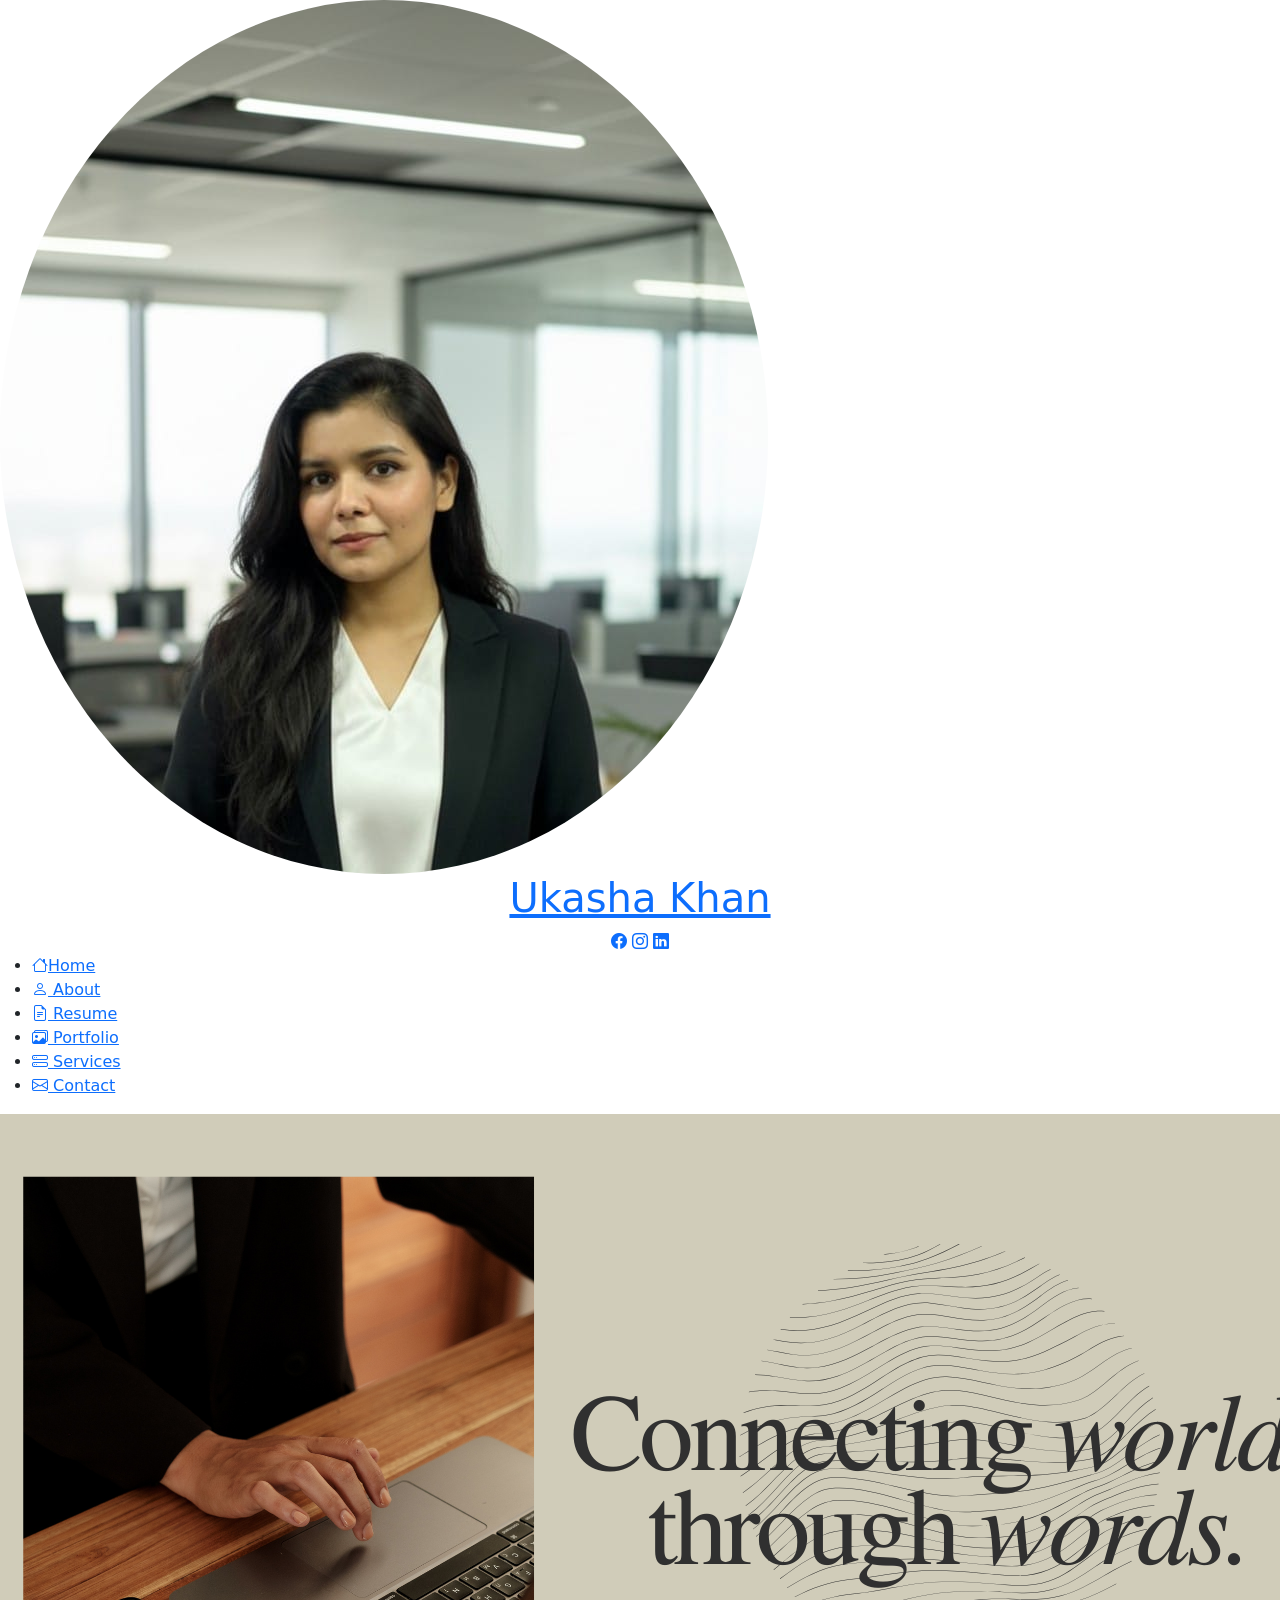
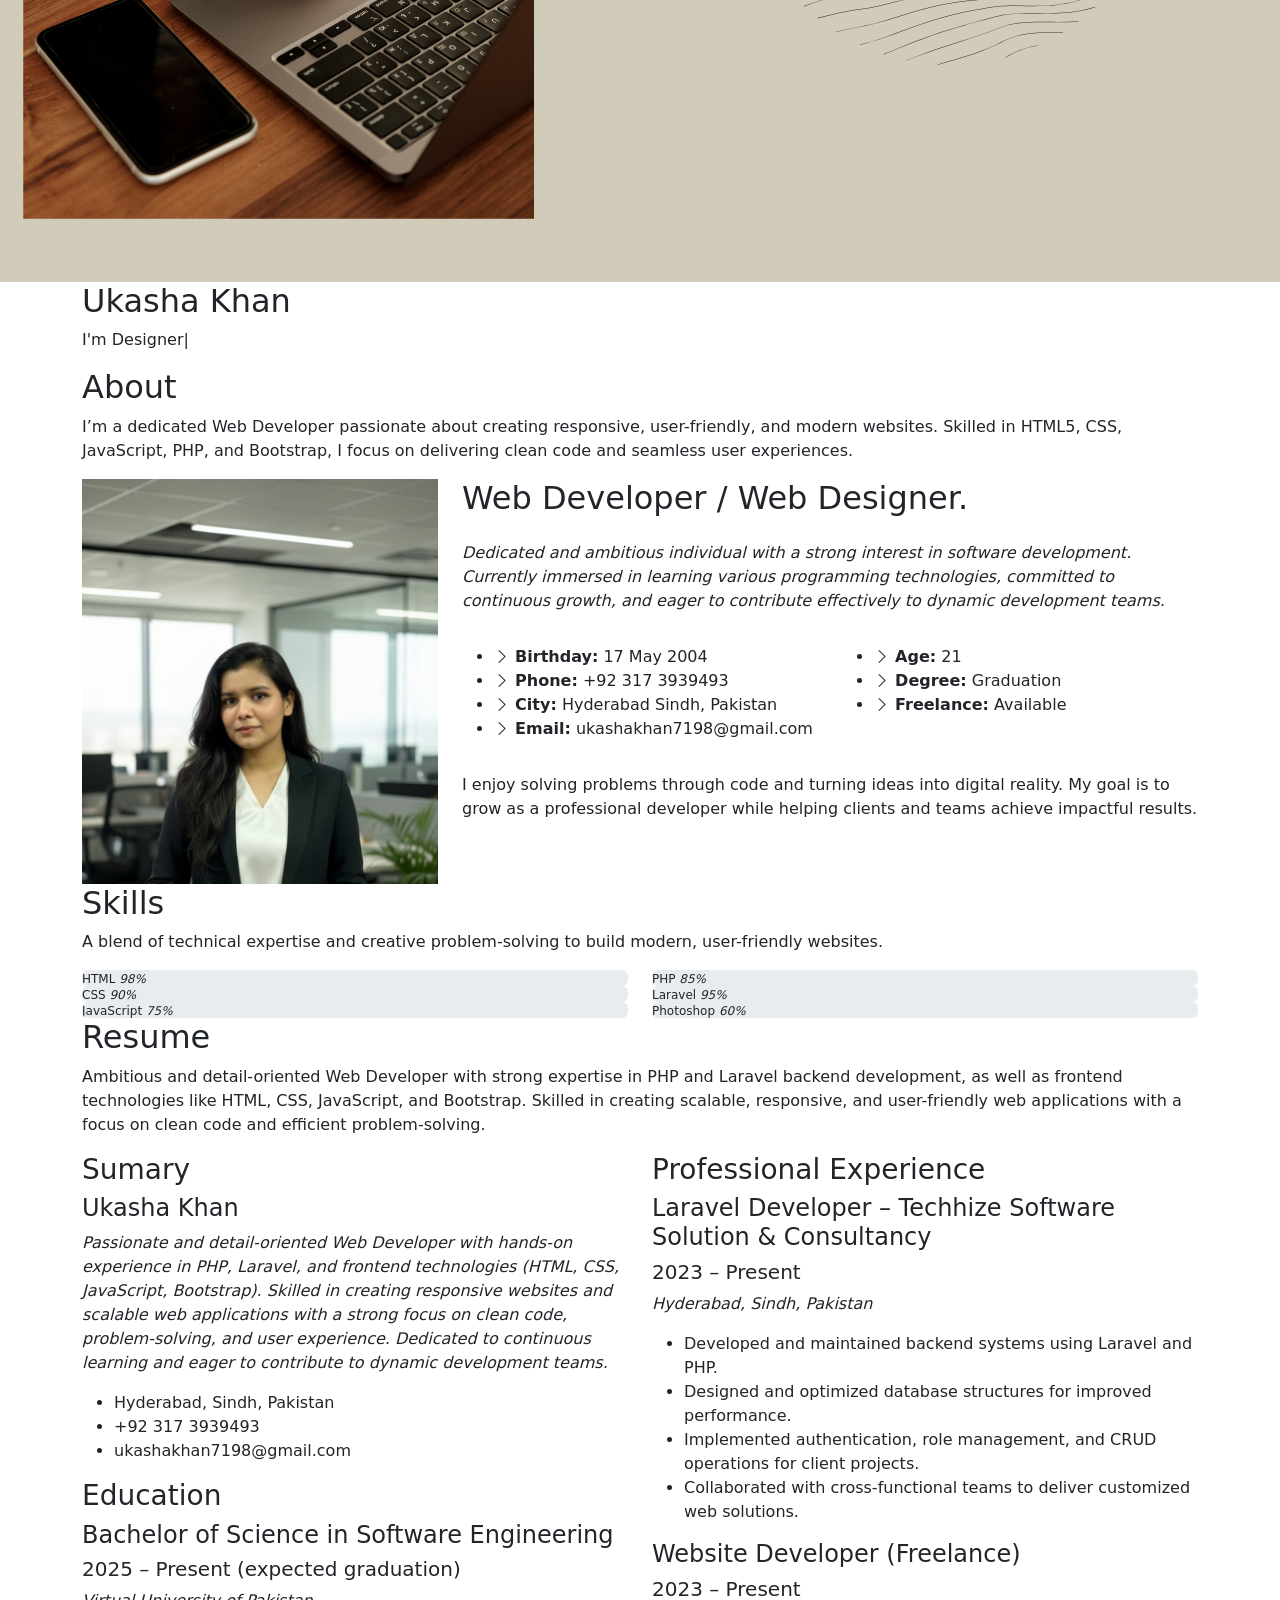
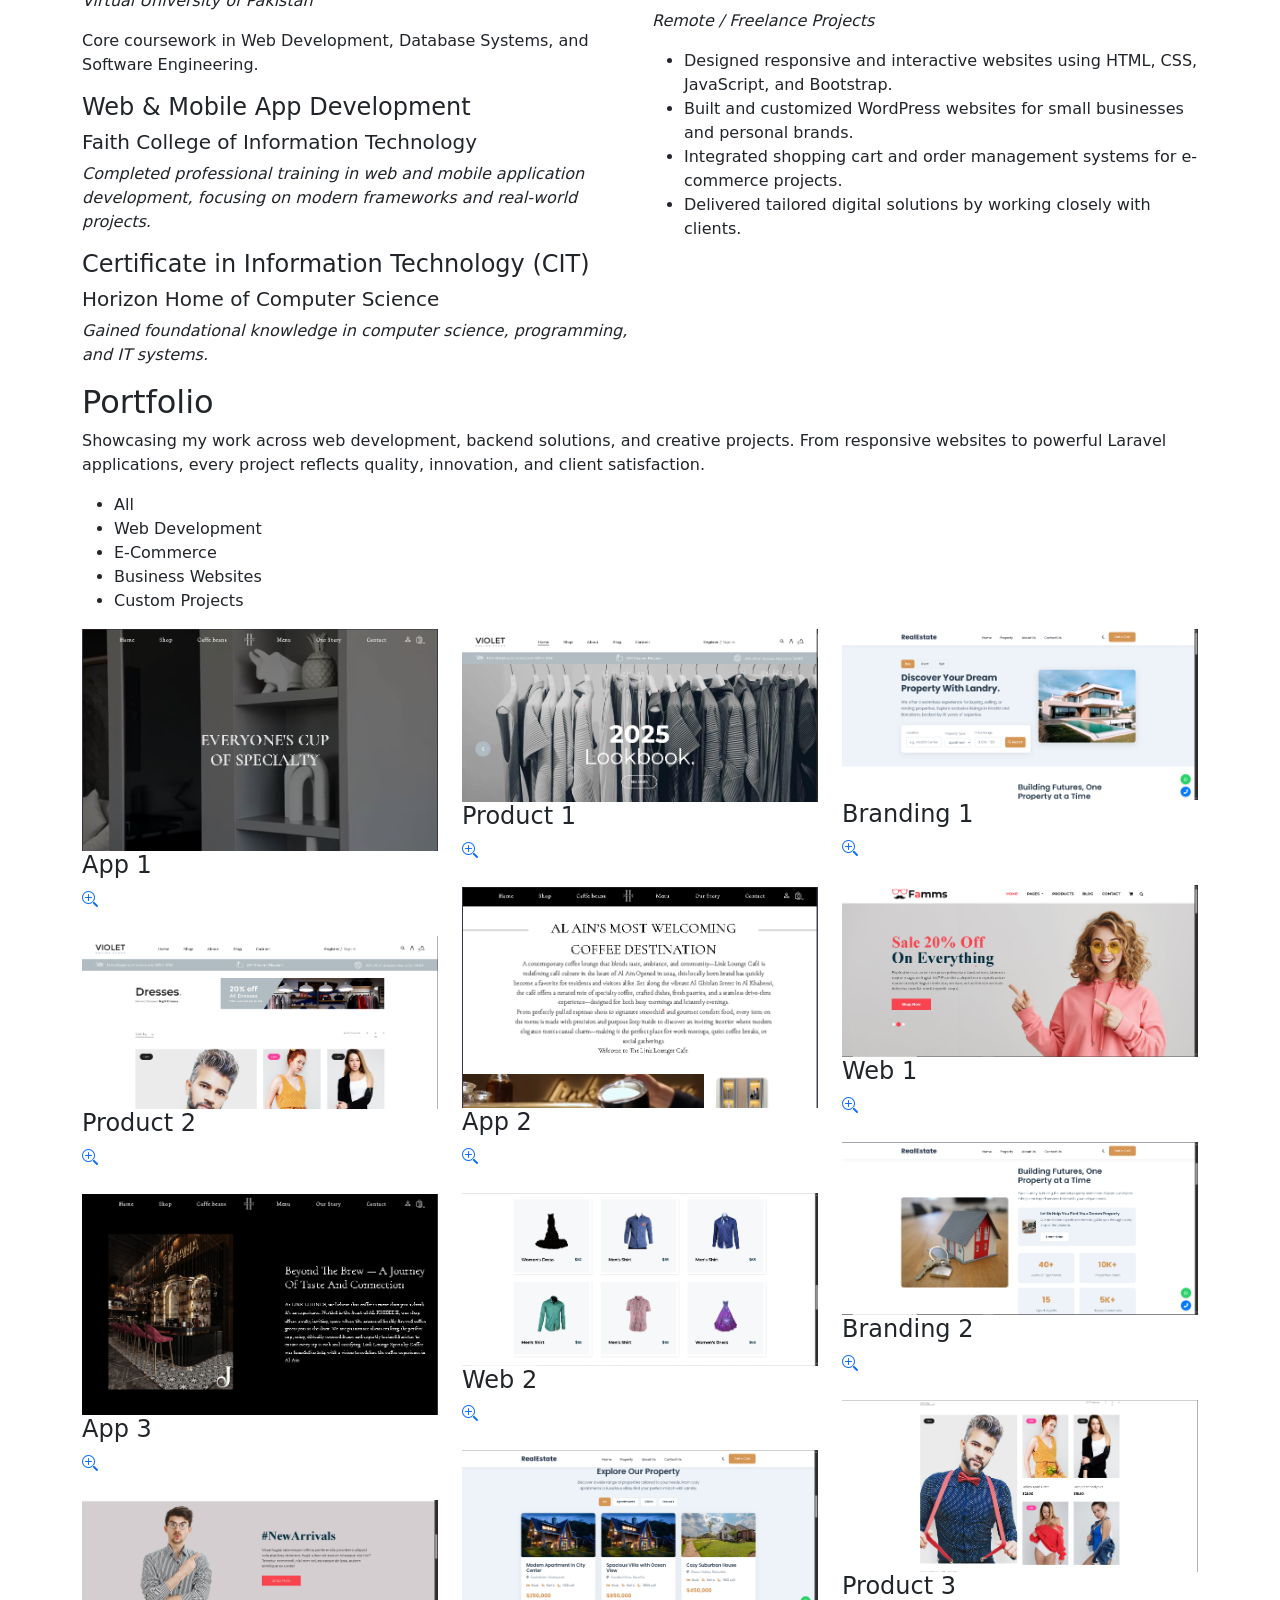
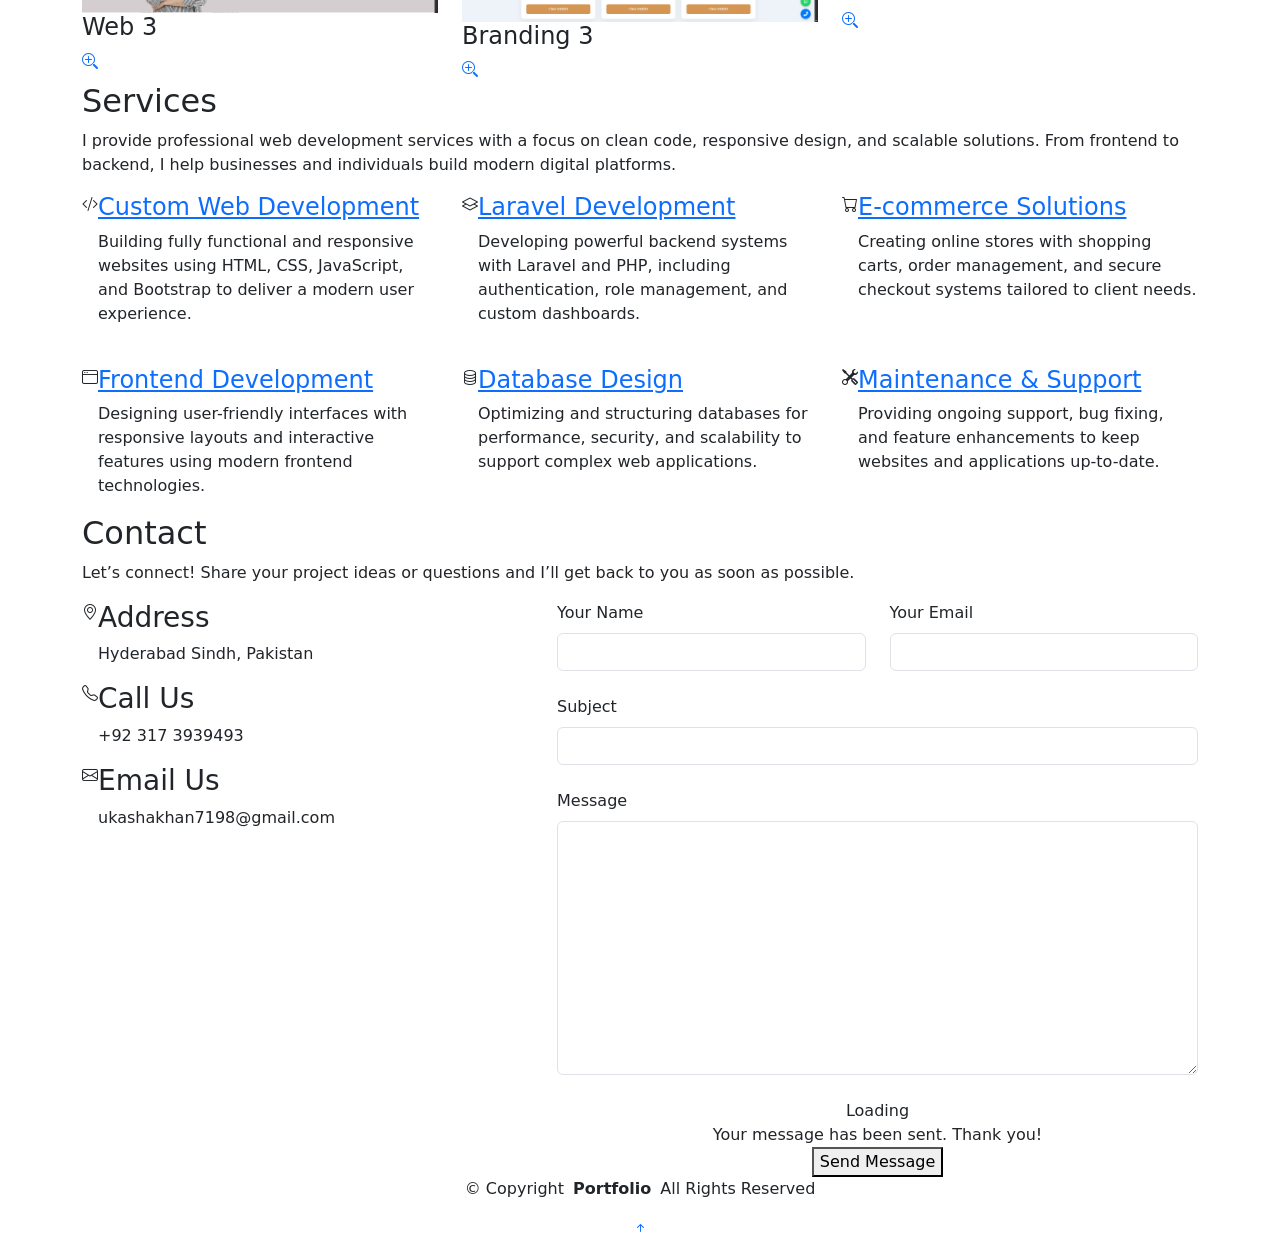
==== index.html @ b494b2db "updated" ====
<!DOCTYPE html>
<html lang="en">

<head>
  <meta charset="utf-8">
  <meta content="width=device-width, initial-scale=1.0" name="viewport">
  <title>Ukasha Khan Portfolio</title>
  <meta content="" name="description">
  <meta content="" name="keywords">

  <!-- Favicons -->
  <!-- <link href="assets/img/favicon.png" rel="icon"> -->
  <!-- <link href="assets/img/apple-touch-icon.png" rel="apple-touch-icon"> -->

  <!-- Fonts -->
  <link href="https://fonts.googleapis.com" rel="preconnect">
  <link href="https://fonts.gstatic.com" rel="preconnect" crossorigin>
  <link href="https://fonts.googleapis.com/css2?family=Roboto:ital,wght@0,100;0,300;0,400;0,500;0,700;0,900;1,100;1,300;1,400;1,500;1,700;1,900&family=Poppins:ital,wght@0,100;0,200;0,300;0,400;0,500;0,600;0,700;0,800;0,900;1,100;1,200;1,300;1,400;1,500;1,600;1,700;1,800;1,900&family=Raleway:ital,wght@0,100;0,200;0,300;0,400;0,500;0,600;0,700;0,800;0,900;1,100;1,200;1,300;1,400;1,500;1,600;1,700;1,800;1,900&display=swap" rel="stylesheet">

  <!-- Vendor CSS Files -->
  <link href="assets/vendor/bootstrap/css/bootstrap.min.css" rel="stylesheet">
  <link href="assets/vendor/bootstrap-icons/bootstrap-icons.css" rel="stylesheet">
  <link href="assets/vendor/aos/aos.css" rel="stylesheet">
  <link href="assets/vendor/glightbox/css/glightbox.min.css" rel="stylesheet">
  <link href="assets/vendor/swiper/swiper-bundle.min.css" rel="stylesheet">

  <!-- Main CSS File -->
  <link href="assets/css/main.css" rel="stylesheet">
</head>

<body class="index-page">

  <header id="header" class="header dark-background d-flex flex-column">
    <i class="header-toggle d-xl-none bi bi-list"></i>

    <div class="profile-img">
      <img src="assets/img/my-protfolio-img.jpg" alt="" class="img-fluid rounded-circle">
    </div>

    <a href="index.html" class="logo d-flex align-items-center justify-content-center">
      <!-- Uncomment the line below if you also wish to use an image logo -->
      <!-- <img src="assets/img/logo.png" alt=""> -->
      <h1 class="sitename">Ukasha Khan</h1>
    </a>

    <div class="social-links text-center">
      <a href="https://www.facebook.com/UkashaAreejkhan/" class="facebook"><i class="bi bi-facebook"></i></a>
      <a href="https://www.instagram.com/ukasha_khan7198/" class="instagram"><i class="bi bi-instagram"></i></a>
      <a href="https://www.linkedin.com/in/ukasha-khan-b78a3b306?utm_source=share&utm_campaign=share_via&utm_content=profile&utm_medium=android_app" class="linkedin"><i class="bi bi-linkedin"></i></a>
    </div>

    <nav id="navmenu" class="navmenu">
      <ul>
        <li><a href="#hero" class="active"><i class="bi bi-house navicon"></i>Home</a></li>
        <li><a href="#about"><i class="bi bi-person navicon"></i> About</a></li>
        <li><a href="#resume"><i class="bi bi-file-earmark-text navicon"></i> Resume</a></li>
        <li><a href="#portfolio"><i class="bi bi-images navicon"></i> Portfolio</a></li>
        <li><a href="#services"><i class="bi bi-hdd-stack navicon"></i> Services</a></li>
        <li><a href="#contact"><i class="bi bi-envelope navicon"></i> Contact</a></li>
      </ul>
    </nav>

  </header>

  <main class="main">

    <!-- Hero Section -->
    <section id="hero" class="hero section dark-background">

      <img src="assets/img/bg-img.png" alt="" data-aos="fade-in" class="">

      <div class="container" data-aos="fade-up" data-aos-delay="100">
        <h2>Ukasha Khan</h2>
        <p>I'm <span class="typed" data-typed-items="Designer, Developer, Freelancer">Designer</span><span class="typed-cursor typed-cursor--blink" aria-hidden="true"></span><span class="typed-cursor typed-cursor--blink" aria-hidden="true"></span></p>
      </div>

    </section><!-- /Hero Section -->

    <!-- About Section -->
    <section id="about" class="about section">

      <!-- Section Title -->
      <div class="container section-title" data-aos="fade-up">
        <h2>About</h2>
        <p>I’m a dedicated Web Developer passionate about creating responsive, user-friendly, and modern websites. Skilled in HTML5, CSS, JavaScript, PHP, and Bootstrap, I focus on delivering clean code and seamless user experiences.</p>
      </div><!-- End Section Title -->

      <div class="container" data-aos="fade-up" data-aos-delay="100">

        <div class="row gy-4 justify-content-center">
          <div class="col-lg-4">
            <img src="assets/img/my-protfolio-img.jpg" class="img-fluid" alt="">
          </div>
          <div class="col-lg-8 content">
            <h2>Web Developer / Web Designer.</h2>
            <p class="fst-italic py-3">
              Dedicated and ambitious individual with a strong interest in software development. Currently immersed in learning various programming technologies, committed to continuous growth, and eager to contribute effectively to dynamic development teams.
            </p>
            <div class="row">
              <div class="col-lg-6">
                <ul>
                  <li><i class="bi bi-chevron-right"></i> <strong>Birthday:</strong> <span>17 May 2004</span></li>
                  <!-- <li><i class="bi bi-chevron-right"></i> <strong>Website:</strong> <span>www.nextEraSolutions.com</span></li> -->
                  <li><i class="bi bi-chevron-right"></i> <strong>Phone:</strong> <span>+92 317 3939493</span></li>
                  <li><i class="bi bi-chevron-right"></i> <strong>City:</strong> <span>Hyderabad Sindh, Pakistan</span></li>
                  <li><i class="bi bi-chevron-right"></i> <strong>Email:</strong> <span>ukashakhan7198@gmail.com</span></li>
                </ul>
              </div>
              <div class="col-lg-6">
                <ul>
                  <li><i class="bi bi-chevron-right"></i> <strong>Age:</strong> <span>21</span></li>
                  <li><i class="bi bi-chevron-right"></i> <strong>Degree:</strong> <span>Graduation</span></li>
                  <li><i class="bi bi-chevron-right"></i> <strong>Freelance:</strong> <span>Available</span></li>
                </ul>
              </div>
            </div>
            <p class="py-3">
              I enjoy solving problems through code and turning ideas into digital reality. My goal is to grow as a professional developer while helping clients and teams achieve impactful results.
            </p>
          </div>
        </div>

      </div>

    </section><!-- /About Section -->

    <!-- Stats Section -->
    <!-- <section id="stats" class="stats section">

      <div class="container" data-aos="fade-up" data-aos-delay="100">

        <div class="row gy-4">

          <div class="col-lg-3 col-md-6">
            <div class="stats-item">
              <i class="bi bi-emoji-smile"></i>
              <span data-purecounter-start="0" data-purecounter-end="232" data-purecounter-duration="1" class="purecounter"></span>
              <p><strong>Happy Clients</strong> <span>Successfully delivered high-quality web solutions to satisfied clients across multiple industries.</span></p>
            </div>
          </div>

          <div class="col-lg-3 col-md-6">
            <div class="stats-item">
              <i class="bi bi-journal-richtext"></i>
              <span data-purecounter-start="0" data-purecounter-end="521" data-purecounter-duration="1" class="purecounter"></span>
              <p><strong>Projects</strong> <span>Completed diverse projects including e-commerce, business websites, and custom web applications.</span></p>
            </div>
          </div>

          <div class="col-lg-3 col-md-6">
            <div class="stats-item">
              <i class="bi bi-headset"></i>
              <span data-purecounter-start="0" data-purecounter-end="1453" data-purecounter-duration="1" class="purecounter"></span>
              <p><strong>Hours Of Support</strong> <span>Provided continuous technical support, bug fixing, and feature enhancements to ensure client satisfaction.</span></p>
            </div>
          </div>

          <div class="col-lg-3 col-md-6">
            <div class="stats-item">
              <i class="bi bi-people"></i>
              <span data-purecounter-start="0" data-purecounter-end="32" data-purecounter-duration="1" class="purecounter"></span>
              <p><strong>Hard Workers</strong> <span>Collaborated with skilled professionals to deliver efficient, creative, and scalable web solutions.</span></p>
            </div>
          </div>

        </div>

      </div>

    </section> -->
    <!-- /Stats Section -->

    <!-- Skills Section -->
    <section id="skills" class="skills section light-background">

      <!-- Section Title -->
      <div class="container section-title" data-aos="fade-up">
        <h2>Skills</h2>
        <p>A blend of technical expertise and creative problem-solving to build modern, user-friendly websites.</p>
      </div><!-- End Section Title -->

      <div class="container" data-aos="fade-up" data-aos-delay="100">

        <div class="row skills-content skills-animation">

          <div class="col-lg-6">

            <div class="progress">
              <span class="skill"><span>HTML</span> <i class="val">98%</i></span>
              <div class="progress-bar-wrap">
                <div class="progress-bar" role="progressbar" aria-valuenow="98" aria-valuemin="0" aria-valuemax="100"></div>
              </div>
            </div><!-- End Skills Item -->

            <div class="progress">
              <span class="skill"><span>CSS</span> <i class="val">90%</i></span>
              <div class="progress-bar-wrap">
                <div class="progress-bar" role="progressbar" aria-valuenow="90" aria-valuemin="0" aria-valuemax="100"></div>
              </div>
            </div><!-- End Skills Item -->

            <div class="progress">
              <span class="skill"><span>JavaScript</span> <i class="val">75%</i></span>
              <div class="progress-bar-wrap">
                <div class="progress-bar" role="progressbar" aria-valuenow="75" aria-valuemin="0" aria-valuemax="100"></div>
              </div>
            </div><!-- End Skills Item -->

          </div>

          <div class="col-lg-6">

            <div class="progress">
              <span class="skill"><span>PHP</span> <i class="val">85%</i></span>
              <div class="progress-bar-wrap">
                <div class="progress-bar" role="progressbar" aria-valuenow="85" aria-valuemin="0" aria-valuemax="100"></div>
              </div>
            </div><!-- End Skills Item -->

            <div class="progress">
              <span class="skill"><span>Laravel</span> <i class="val">95%</i></span>
              <div class="progress-bar-wrap">
                <div class="progress-bar" role="progressbar" aria-valuenow="95" aria-valuemin="0" aria-valuemax="100"></div>
              </div>
            </div><!-- End Skills Item -->

            <div class="progress">
              <span class="skill"><span>Photoshop</span> <i class="val">60%</i></span>
              <div class="progress-bar-wrap">
                <div class="progress-bar" role="progressbar" aria-valuenow="55" aria-valuemin="0" aria-valuemax="100"></div>
              </div>
            </div><!-- End Skills Item -->

          </div>

        </div>

      </div>

    </section><!-- /Skills Section -->

    <!-- Resume Section -->
    <section id="resume" class="resume section">

      <!-- Section Title -->
      <div class="container section-title" data-aos="fade-up">
        <h2>Resume</h2>
        <p>Ambitious and detail-oriented Web Developer with strong expertise in PHP and Laravel backend development, as well as frontend technologies like HTML, CSS, JavaScript, and Bootstrap. Skilled in creating scalable, responsive, and user-friendly web applications with a focus on clean code and efficient problem-solving.</p>
      </div><!-- End Section Title -->

      <div class="container">

        <div class="row">

          <div class="col-lg-6" data-aos="fade-up" data-aos-delay="100">
            <h3 class="resume-title">Sumary</h3>

            <div class="resume-item pb-0">
              <h4>Ukasha Khan</h4>
              <p><em>Passionate and detail-oriented Web Developer with hands-on experience in PHP, Laravel, and frontend technologies (HTML, CSS, JavaScript, Bootstrap). Skilled in creating responsive websites and scalable web applications with a strong focus on clean code, problem-solving, and user experience. Dedicated to continuous learning and eager to contribute to dynamic development teams.</em></p>
              <ul>
                <li>Hyderabad, Sindh, Pakistan</li>
                <li>+92 317 3939493</li>
                <li>ukashakhan7198@gmail.com</li>
              </ul>
            </div><!-- Edn Resume Item -->

            <h3 class="resume-title">Education</h3>
            <div class="resume-item">
              <h4>Bachelor of Science in Software Engineering</h4>
              <h5>2025 – Present (expected graduation)</h5>
              <p><em>Virtual University of Pakistan</em></p>
              <p>Core coursework in Web Development, Database Systems, and Software Engineering.</p>
            </div><!-- Edn Resume Item -->

            <div class="resume-item">
              <h4>Web &amp; Mobile App Development</h4>
              <h5>Faith College of Information Technology</h5>
              <p><em>Completed professional training in web and mobile application development, focusing on modern frameworks and real-world projects.</em></p>
            </div>

            <div class="resume-item">
              <h4>Certificate in Information Technology (CIT)</h4>
              <h5>Horizon Home of Computer Science</h5>
              <p><em>Gained foundational knowledge in computer science, programming, and IT systems.</em></p>
            </div>
            <!-- Edn Resume Item -->

          </div>

          <div class="col-lg-6" data-aos="fade-up" data-aos-delay="200">
            <h3 class="resume-title">Professional Experience</h3>
            
            <div class="resume-item">
              <h4>Laravel Developer – Techhize Software Solution &amp; Consultancy</h4>
              <h5>2023 – Present</h5>
              <p><em>Hyderabad, Sindh, Pakistan</em></p>
              <ul>
                <li>Developed and maintained backend systems using Laravel and PHP.</li>
                <li>Designed and optimized database structures for improved performance.</li>
                <li>Implemented authentication, role management, and CRUD operations for client projects.</li>
                <li>Collaborated with cross-functional teams to deliver customized web solutions.</li>
              </ul>
            </div><!-- End Resume Item -->

            <div class="resume-item">
              <h4>Website Developer (Freelance)</h4>
              <h5>2023 – Present</h5>
              <p><em>Remote / Freelance Projects</em></p>
              <ul>
                <li>Designed responsive and interactive websites using HTML, CSS, JavaScript, and Bootstrap.</li>
                <li>Built and customized WordPress websites for small businesses and personal brands.</li>
                <li>Integrated shopping cart and order management systems for e-commerce projects.</li>
                <li>Delivered tailored digital solutions by working closely with clients.</li>
              </ul>
            </div><!-- End Resume Item -->

          </div>

        </div>

      </div>

    </section><!-- /Resume Section -->

    <!-- Portfolio Section -->
    <section id="portfolio" class="portfolio section light-background">

      <!-- Section Title -->
      <div class="container section-title" data-aos="fade-up">
        <h2>Portfolio</h2>
        <p>Showcasing my work across web development, backend solutions, and creative projects.  
            From responsive websites to powerful Laravel applications, every project reflects quality, innovation, and client satisfaction.</p>
      </div><!-- End Section Title -->

      <div class="container">

        <div class="isotope-layout" data-default-filter="*" data-layout="masonry" data-sort="original-order">

          <ul class="portfolio-filters isotope-filters" data-aos="fade-up" data-aos-delay="100">
            <li data-filter="*" class="filter-active">All</li>
            <li data-filter=".filter-app">Web Development</li>
            <li data-filter=".filter-product">E-Commerce</li>
            <li data-filter=".filter-branding">Business Websites</li>
            <li data-filter=".filter-books">Custom Projects</li>
          </ul><!-- End Portfolio Filters -->

          <div class="row gy-4 isotope-container" data-aos="fade-up" data-aos-delay="200">

            <div class="col-lg-4 col-md-6 portfolio-item isotope-item filter-app">
              <div class="portfolio-content h-100">
                <img src="assets/images/1.png" class="img-fluid" alt="">
                <div class="portfolio-info">
                  <h4>App 1</h4>
                  <a href="assets/images/1.png" title="App 1" data-gallery="portfolio-gallery-app" class="glightbox preview-link"><i class="bi bi-zoom-in"></i></a>
                  <!-- <a href="portfolio-details.html?id=app1" title="More Details" class="details-link"><i class="bi bi-link-45deg"></i></a> -->
                </div>
              </div>
            </div><!-- End Portfolio Item -->

            <div class="col-lg-4 col-md-6 portfolio-item isotope-item filter-product">
              <div class="portfolio-content h-100">
                <img src="assets/images/v1.png" class="img-fluid" alt="">
                <div class="portfolio-info">
                  <h4>Product 1</h4>
                  <a href="assets/images/v1.png" title="Product 1" data-gallery="portfolio-gallery-product" class="glightbox preview-link"><i class="bi bi-zoom-in"></i></a>
                  <!-- <a href="portfolio-details.html?id=product1" title="More Details" class="details-link"><i class="bi bi-link-45deg"></i></a> -->
                </div>
              </div>
            </div><!-- End Portfolio Item -->

            <div class="col-lg-4 col-md-6 portfolio-item isotope-item filter-branding">
              <div class="portfolio-content h-100">
                <img src="assets/images/1 (1).png" class="img-fluid" alt="">
                <div class="portfolio-info">
                  <h4>Branding 1</h4>
                  <a href="assets/images/1 (1).png" title="Branding 1" data-gallery="portfolio-gallery-branding" class="glightbox preview-link"><i class="bi bi-zoom-in"></i></a>
                  <!-- <a href="portfolio-details.html?id=branding1" title="More Details" class="details-link"><i class="bi bi-link-45deg"></i></a> -->
                </div>
              </div>
            </div><!-- End Portfolio Item -->

            <div class="col-lg-4 col-md-6 portfolio-item isotope-item filter-books">
              <div class="portfolio-content h-100">
                <img src="assets/images/img1.png" class="img-fluid" alt="">
                <div class="portfolio-info">
                  <h4>Web 1</h4>
                  <a href="assets/images/img1.png" title="Branding 1" data-gallery="portfolio-gallery-book" class="glightbox preview-link"><i class="bi bi-zoom-in"></i></a>
                  <!-- <a href="portfolio-details.html?id=web1" title="More Details" class="details-link"><i class="bi bi-link-45deg"></i></a> -->
                </div>
              </div>
            </div><!-- End Portfolio Item -->

            <div class="col-lg-4 col-md-6 portfolio-item isotope-item filter-app">
              <div class="portfolio-content h-100">
                <img src="assets/images/2.png" class="img-fluid" alt="">
                <div class="portfolio-info">
                  <h4>App 2</h4>
                  <a href="assets/images/2.png" title="App 2" data-gallery="portfolio-gallery-app" class="glightbox preview-link"><i class="bi bi-zoom-in"></i></a>
                  <!-- <a href="portfolio-details.html?id=5" title="More Details" class="details-link"><i class="bi bi-link-45deg"></i></a> -->
                </div>
              </div>
            </div><!-- End Portfolio Item -->

            <div class="col-lg-4 col-md-6 portfolio-item isotope-item filter-product">
              <div class="portfolio-content h-100">
                <img src="assets/images/v2.png" class="img-fluid" alt="">
                <div class="portfolio-info">
                  <h4>Product 2</h4>
                  <a href="assets/images/v2.png" title="Product 2" data-gallery="portfolio-gallery-product" class="glightbox preview-link"><i class="bi bi-zoom-in"></i></a>
                  <!-- <a href="portfolio-details.html" title="More Details" class="details-link"><i class="bi bi-link-45deg"></i></a> -->
                </div>
              </div>
            </div><!-- End Portfolio Item -->

            <div class="col-lg-4 col-md-6 portfolio-item isotope-item filter-branding">
              <div class="portfolio-content h-100">
                <img src="assets/images/2 (1).png" class="img-fluid" alt="">
                <div class="portfolio-info">
                  <h4>Branding 2</h4>
                  <a href="assets/images/2 (1).png" title="Branding 2" data-gallery="portfolio-gallery-branding" class="glightbox preview-link"><i class="bi bi-zoom-in"></i></a>
                  <!-- <a href="portfolio-details.html" title="More Details" class="details-link"><i class="bi bi-link-45deg"></i></a> -->
                </div>
              </div>
            </div><!-- End Portfolio Item -->

            <div class="col-lg-4 col-md-6 portfolio-item isotope-item filter-books">
              <div class="portfolio-content h-100">
                <img src="assets/images/img5.png" class="img-fluid" alt="">
                <div class="portfolio-info">
                  <h4>Web 2</h4>
                  <a href="assets/images/img5.png" title="Branding 2" data-gallery="portfolio-gallery-book" class="glightbox preview-link"><i class="bi bi-zoom-in"></i></a>
                  <!-- <a href="portfolio-details.html" title="More Details" class="details-link"><i class="bi bi-link-45deg"></i></a> -->
                </div>
              </div>
            </div><!-- End Portfolio Item -->

            <div class="col-lg-4 col-md-6 portfolio-item isotope-item filter-app">
              <div class="portfolio-content h-100">
                <img src="assets/images/3.png" class="img-fluid" alt="">
                <div class="portfolio-info">
                  <h4>App 3</h4>
                  <a href="assets/images/3.png" title="App 3" data-gallery="portfolio-gallery-app" class="glightbox preview-link"><i class="bi bi-zoom-in"></i></a>
                  <!-- <a href="portfolio-details.html" title="More Details" class="details-link"><i class="bi bi-link-45deg"></i></a> -->
                </div>
              </div>
            </div><!-- End Portfolio Item -->

            <div class="col-lg-4 col-md-6 portfolio-item isotope-item filter-product">
              <div class="portfolio-content h-100">
                <img src="assets/images/v3.png" class="img-fluid" alt="">
                <div class="portfolio-info">
                  <h4>Product 3</h4>
                  <a href="assets/images/v3.png" title="Product 3" data-gallery="portfolio-gallery-product" class="glightbox preview-link"><i class="bi bi-zoom-in"></i></a>
                  <!-- <a href="portfolio-details.html" title="More Details" class="details-link"><i class="bi bi-link-45deg"></i></a> -->
                </div>
              </div>
            </div><!-- End Portfolio Item -->

            <div class="col-lg-4 col-md-6 portfolio-item isotope-item filter-branding">
              <div class="portfolio-content h-100">
                <img src="assets/images/3 (1).png" class="img-fluid" alt="">
                <div class="portfolio-info">
                  <h4>Branding 3</h4>
                  <a href="assets/images/3 (1).png" title="Branding 2" data-gallery="portfolio-gallery-branding" class="glightbox preview-link"><i class="bi bi-zoom-in"></i></a>
                  <!-- <a href="portfolio-details.html" title="More Details" class="details-link"><i class="bi bi-link-45deg"></i></a> -->
                </div>
              </div>
            </div><!-- End Portfolio Item -->

            <div class="col-lg-4 col-md-6 portfolio-item isotope-item filter-books">
              <div class="portfolio-content h-100">
                <img src="assets/images/img3.png" class="img-fluid" alt="">
                <div class="portfolio-info">
                  <h4>Web 3</h4>
                  <a href="assets/images/img3.png" title="Branding 3" data-gallery="portfolio-gallery-book" class="glightbox preview-link"><i class="bi bi-zoom-in"></i></a>
                  <!-- <a href="portfolio-details.html" title="More Details" class="details-link"><i class="bi bi-link-45deg"></i></a> -->
                </div>
              </div>
            </div><!-- End Portfolio Item -->

          </div><!-- End Portfolio Container -->

        </div>

      </div>

    </section><!-- /Portfolio Section -->

    <!-- Services Section -->
   <section id="services" class="services section">

    <!-- Section Title -->
    <div class="container section-title" data-aos="fade-up">
      <h2>Services</h2>
      <p>I provide professional web development services with a focus on clean code, responsive design, and scalable solutions. From frontend to backend, I help businesses and individuals build modern digital platforms.</p>
    </div><!-- End Section Title -->

    <div class="container">

      <div class="row gy-4">

        <div class="col-lg-4 col-md-6 service-item d-flex" data-aos="fade-up" data-aos-delay="100">
          <div class="icon flex-shrink-0"><i class="bi bi-code-slash"></i></div>
          <div>
            <h4 class="title"><a href="#" class="stretched-link">Custom Web Development</a></h4>
            <p class="description">Building fully functional and responsive websites using HTML, CSS, JavaScript, and Bootstrap to deliver a modern user experience.</p>
          </div>
        </div><!-- End Service Item -->

        <div class="col-lg-4 col-md-6 service-item d-flex" data-aos="fade-up" data-aos-delay="200">
          <div class="icon flex-shrink-0"><i class="bi bi-layers"></i></div>
          <div>
            <h4 class="title"><a href="#" class="stretched-link">Laravel Development</a></h4>
            <p class="description">Developing powerful backend systems with Laravel and PHP, including authentication, role management, and custom dashboards.</p>
          </div>
        </div><!-- End Service Item -->

        <div class="col-lg-4 col-md-6 service-item d-flex" data-aos="fade-up" data-aos-delay="300">
          <div class="icon flex-shrink-0"><i class="bi bi-cart"></i></div>
          <div>
            <h4 class="title"><a href="#" class="stretched-link">E-commerce Solutions</a></h4>
            <p class="description">Creating online stores with shopping carts, order management, and secure checkout systems tailored to client needs.</p>
          </div>
        </div><!-- End Service Item -->

        <div class="col-lg-4 col-md-6 service-item d-flex" data-aos="fade-up" data-aos-delay="400">
          <div class="icon flex-shrink-0"><i class="bi bi-window"></i></div>
          <div>
            <h4 class="title"><a href="#" class="stretched-link">Frontend Development</a></h4>
            <p class="description">Designing user-friendly interfaces with responsive layouts and interactive features using modern frontend technologies.</p>
          </div>
        </div><!-- End Service Item -->

        <div class="col-lg-4 col-md-6 service-item d-flex" data-aos="fade-up" data-aos-delay="500">
          <div class="icon flex-shrink-0"><i class="bi bi-database"></i></div>
          <div>
            <h4 class="title"><a href="#" class="stretched-link">Database Design</a></h4>
            <p class="description">Optimizing and structuring databases for performance, security, and scalability to support complex web applications.</p>
          </div>
        </div><!-- End Service Item -->

        <div class="col-lg-4 col-md-6 service-item d-flex" data-aos="fade-up" data-aos-delay="600">
          <div class="icon flex-shrink-0"><i class="bi bi-tools"></i></div>
          <div>
            <h4 class="title"><a href="#" class="stretched-link">Maintenance & Support</a></h4>
            <p class="description">Providing ongoing support, bug fixing, and feature enhancements to keep websites and applications up-to-date.</p>
          </div>
        </div><!-- End Service Item -->

      </div>

    </div>

    </section><!-- /Services Section -->


    <!-- Testimonials Section -->
    <!-- <section id="testimonials" class="testimonials section light-background">

      Section Title
      <div class="container section-title" data-aos="fade-up">
        <h2>Testimonials</h2>
        <p>Necessitatibus eius consequatur ex aliquid fuga eum quidem sint consectetur velit</p>
      </div>
      End Section Title

      <div class="container" data-aos="fade-up" data-aos-delay="100">

        <div class="swiper init-swiper">
          <script type="application/json" class="swiper-config">
            {
              "loop": true,
              "speed": 600,
              "autoplay": {
                "delay": 5000
              },
              "slidesPerView": "auto",
              "pagination": {
                "el": ".swiper-pagination",
                "type": "bullets",
                "clickable": true
              },
              "breakpoints": {
                "320": {
                  "slidesPerView": 1,
                  "spaceBetween": 40
                },
                "1200": {
                  "slidesPerView": 3,
                  "spaceBetween": 1
                }
              }
            }
          </script>
          <div class="swiper-wrapper">

            <div class="swiper-slide">
              <div class="testimonial-item">
                <p>
                  <i class="bi bi-quote quote-icon-left"></i>
                  <span>Proin iaculis purus consequat sem cure digni ssim donec porttitora entum suscipit rhoncus. Accusantium quam, ultricies eget id, aliquam eget nibh et. Maecen aliquam, risus at semper.</span>
                  <i class="bi bi-quote quote-icon-right"></i>
                </p>
                <img src="assets/img/testimonials/testimonials-1.jpg" class="testimonial-img" alt="">
                <h3>Saul Goodman</h3>
                <h4>Ceo &amp; Founder</h4>
              </div>
            </div>
            End testimonial item

            <div class="swiper-slide">
              <div class="testimonial-item">
                <p>
                  <i class="bi bi-quote quote-icon-left"></i>
                  <span>Export tempor illum tamen malis malis eram quae irure esse labore quem cillum quid malis quorum velit fore eram velit sunt aliqua noster fugiat irure amet legam anim culpa.</span>
                  <i class="bi bi-quote quote-icon-right"></i>
                </p>
                <img src="assets/img/testimonials/testimonials-2.jpg" class="testimonial-img" alt="">
                <h3>Sara Wilsson</h3>
                <h4>Designer</h4>
              </div>
            </div>
            End testimonial item

            <div class="swiper-slide">
              <div class="testimonial-item">
                <p>
                  <i class="bi bi-quote quote-icon-left"></i>
                  <span>Enim nisi quem export duis labore cillum quae magna enim sint quorum nulla quem veniam duis minim tempor labore quem eram duis noster aute amet eram fore quis sint minim.</span>
                  <i class="bi bi-quote quote-icon-right"></i>
                </p>
                <img src="assets/img/testimonials/testimonials-3.jpg" class="testimonial-img" alt="">
                <h3>Jena Karlis</h3>
                <h4>Store Owner</h4>
              </div>
            </div>
            End testimonial item

            <div class="swiper-slide">
              <div class="testimonial-item">
                <p>
                  <i class="bi bi-quote quote-icon-left"></i>
                  <span>Fugiat enim eram quae cillum dolore dolor amet nulla culpa multos export minim fugiat dolor enim duis veniam ipsum anim magna sunt elit fore quem dolore labore illum veniam.</span>
                  <i class="bi bi-quote quote-icon-right"></i>
                </p>
                <img src="assets/img/testimonials/testimonials-4.jpg" class="testimonial-img" alt="">
                <h3>Matt Brandon</h3>
                <h4>Freelancer</h4>
              </div>
            </div>
            End testimonial item

            <div class="swiper-slide">
              <div class="testimonial-item">
                <p>
                  <i class="bi bi-quote quote-icon-left"></i>
                  <span>Quis quorum aliqua sint quem legam fore sunt eram irure aliqua veniam tempor noster veniam sunt culpa nulla illum cillum fugiat legam esse veniam culpa fore nisi cillum quid.</span>
                  <i class="bi bi-quote quote-icon-right"></i>
                </p>
                <img src="assets/img/testimonials/testimonials-5.jpg" class="testimonial-img" alt="">
                <h3>John Larson</h3>
                <h4>Entrepreneur</h4>
              </div>
            </div>
            End testimonial item

          </div>
          <div class="swiper-pagination"></div>
        </div>

      </div>

    </section> -->
    <!-- /Testimonials Section -->

    <!-- Contact Section -->
    <section id="contact" class="contact section">

      <!-- Section Title -->
      <div class="container section-title" data-aos="fade-up">
        <h2>Contact</h2>
        <p>Let’s connect! Share your project ideas or questions and I’ll get back to you as soon as possible.</p>
      </div><!-- End Section Title -->

      <div class="container" data-aos="fade-up" data-aos-delay="100">

        <div class="row gy-4">

          <div class="col-lg-5">

            <div class="info-wrap">
              <div class="info-item d-flex" data-aos="fade-up" data-aos-delay="200">
                <i class="bi bi-geo-alt flex-shrink-0"></i>
                <div>
                  <h3>Address</h3>
                  <p>Hyderabad Sindh, Pakistan</p>
                </div>
              </div><!-- End Info Item -->

              <div class="info-item d-flex" data-aos="fade-up" data-aos-delay="300">
                <i class="bi bi-telephone flex-shrink-0"></i>
                <div>
                  <h3>Call Us</h3>
                  <p>+92 317 3939493</p>
                </div>
              </div><!-- End Info Item -->

              <div class="info-item d-flex" data-aos="fade-up" data-aos-delay="400">
                <i class="bi bi-envelope flex-shrink-0"></i>
                <div>
                  <h3>Email Us</h3>
                  <p>ukashakhan7198@gmail.com</p>
                </div>
              </div><!-- End Info Item -->

              <!-- <iframe src="https://www.google.com/maps/embed?pb=!1m14!1m8!1m3!1d48389.78314118045!2d-74.006138!3d40.710059!3m2!1i1024!2i768!4f13.1!3m3!1m2!1s0x89c25a22a3bda30d%3A0xb89d1fe6bc499443!2sDowntown%20Conference%20Center!5e0!3m2!1sen!2sus!4v1676961268712!5m2!1sen!2sus" frameborder="0" style="border:0; width: 100%; height: 270px;" allowfullscreen="" loading="lazy" referrerpolicy="no-referrer-when-downgrade"></iframe> -->
            </div>
          </div>

          <div class="col-lg-7">
            <form action="forms/contact.php" method="post" class="php-email-form" data-aos="fade-up" data-aos-delay="200">
              <div class="row gy-4">

                <div class="col-md-6">
                  <label for="name-field" class="pb-2">Your Name</label>
                  <input type="text" name="name" id="name-field" class="form-control" required="">
                </div>

                <div class="col-md-6">
                  <label for="email-field" class="pb-2">Your Email</label>
                  <input type="email" class="form-control" name="email" id="email-field" required="">
                </div>

                <div class="col-md-12">
                  <label for="subject-field" class="pb-2">Subject</label>
                  <input type="text" class="form-control" name="subject" id="subject-field" required="">
                </div>

                <div class="col-md-12">
                  <label for="message-field" class="pb-2">Message</label>
                  <textarea class="form-control" name="message" rows="10" id="message-field" required=""></textarea>
                </div>

                <div class="col-md-12 text-center">
                  <div class="loading">Loading</div>
                  <div class="error-message"></div>
                  <div class="sent-message">Your message has been sent. Thank you!</div>

                  <button type="submit">Send Message</button>
                </div>

              </div>
            </form>
          </div><!-- End Contact Form -->

        </div>

      </div>

    </section><!-- /Contact Section -->

  </main>

  <footer id="footer" class="footer position-relative light-background">

    <div class="container">
      <div class="copyright text-center ">
        <p>© <span>Copyright</span> <strong class="px-1 sitename">Portfolio</strong> <span>All Rights Reserved</span></p>
      </div>
    </div>

  </footer>

  <!-- Scroll Top -->
  <a href="#" id="scroll-top" class="scroll-top d-flex align-items-center justify-content-center"><i class="bi bi-arrow-up-short"></i></a>

  <!-- Preloader -->
  <div id="preloader"></div>

  <!-- Vendor JS Files -->
  <script src="assets/vendor/bootstrap/js/bootstrap.bundle.min.js"></script>
  <script src="assets/vendor/php-email-form/validate.js"></script>
  <script src="assets/vendor/aos/aos.js"></script>
  <script src="assets/vendor/typed.js/typed.umd.js"></script>
  <script src="assets/vendor/purecounter/purecounter_vanilla.js"></script>
  <script src="assets/vendor/waypoints/noframework.waypoints.js"></script>
  <script src="assets/vendor/glightbox/js/glightbox.min.js"></script>
  <script src="assets/vendor/imagesloaded/imagesloaded.pkgd.min.js"></script>
  <script src="assets/vendor/isotope-layout/isotope.pkgd.min.js"></script>
  <script src="assets/vendor/swiper/swiper-bundle.min.js"></script>

  <!-- Main JS File -->
  <script src="assets/js/main.js"></script>

</body>

</html>
---- assets/css/main.css ----
/**
* Template Name: iPortfolio
* Template URL: https://bootstrapmade.com/iportfolio-bootstrap-portfolio-websites-template/
* Updated: Jun 29 2024 with Bootstrap v5.3.3
* Author: BootstrapMade.com
* License: https://bootstrapmade.com/license/
*/

/*--------------------------------------------------------------
# Font & Color Variables
# Help: https://bootstrapmade.com/color-system/
--------------------------------------------------------------*/
/* Fonts */
:root {
  --default-font: "Roboto",  system-ui, -apple-system, "Segoe UI", Roboto, "Helvetica Neue", Arial, "Noto Sans", "Liberation Sans", sans-serif, "Apple Color Emoji", "Segoe UI Emoji", "Segoe UI Symbol", "Noto Color Emoji";
  --heading-font: "Raleway",  sans-serif;
  --nav-font: "Poppins",  sans-serif;
}

/* Global Colors - The following color variables are used throughout the website. Updating them here will change the color scheme of the entire website */
:root { 
  --background-color: #ffffff; /* Background color for the entire website, including individual sections */
  --default-color: #272829; /* Default color used for the majority of the text content across the entire website */
  --heading-color: #050d18; /* Color for headings, subheadings and title throughout the website */
  --accent-color: #149ddd; /* Accent color that represents your brand on the website. It's used for buttons, links, and other elements that need to stand out */
  --surface-color: #ffffff; /* The surface color is used as a background of boxed elements within sections, such as cards, icon boxes, or other elements that require a visual separation from the global background. */
  --contrast-color: #ffffff; /* Contrast color for text, ensuring readability against backgrounds of accent, heading, or default colors. */
}

/* Nav Menu Colors - The following color variables are used specifically for the navigation menu. They are separate from the global colors to allow for more customization options */
:root {
  --nav-color: #a8a9b4;  /* The default color of the main navmenu links */
  --nav-hover-color: #ffffff; /* Applied to main navmenu links when they are hovered over or active */
  --nav-mobile-background-color: #040b14; /* Used as the background color for mobile navigation menu */
  --nav-dropdown-background-color: #040b14; /* Used as the background color for dropdown items that appear when hovering over primary navigation items */
  --nav-dropdown-color: #a8a9b4; /* Used for navigation links of the dropdown items in the navigation menu. */
  --nav-dropdown-hover-color: #ffffff; /* Similar to --nav-hover-color, this color is applied to dropdown navigation links when they are hovered over. */
}

/* Color Presets - These classes override global colors when applied to any section or element, providing reuse of the sam color scheme. */

.light-background {
  --background-color: #f4fafd;
  --surface-color: #ffffff;
}

.dark-background {
  --background-color: #040b14;
  --default-color: #ffffff;
  --heading-color: #ffffff;
  --surface-color: #151f2b;
  --contrast-color: #ffffff;
}

/* Smooth scroll */
:root {
  scroll-behavior: smooth;
}

/*--------------------------------------------------------------
# General Styling & Shared Classes
--------------------------------------------------------------*/
body {
  color: var(--default-color);
  background-color: var(--background-color);
  font-family: var(--default-font);
}

a {
  color: var(--accent-color);
  text-decoration: none;
  transition: 0.3s;
}

a:hover {
  color: color-mix(in srgb, var(--accent-color), transparent 25%);
  text-decoration: none;
}

h1,
h2,
h3,
h4,
h5,
h6 {
  color: var(--heading-color);
  font-family: var(--heading-font);
}

/* PHP Email Form Messages
------------------------------*/
.php-email-form .error-message {
  display: none;
  background: #df1529;
  color: #ffffff;
  text-align: left;
  padding: 15px;
  margin-bottom: 24px;
  font-weight: 600;
}

.php-email-form .sent-message {
  display: none;
  color: #ffffff;
  background: #059652;
  text-align: center;
  padding: 15px;
  margin-bottom: 24px;
  font-weight: 600;
}

.php-email-form .loading {
  display: none;
  background: var(--surface-color);
  text-align: center;
  padding: 15px;
  margin-bottom: 24px;
}

.php-email-form .loading:before {
  content: "";
  display: inline-block;
  border-radius: 50%;
  width: 24px;
  height: 24px;
  margin: 0 10px -6px 0;
  border: 3px solid var(--accent-color);
  border-top-color: var(--surface-color);
  animation: php-email-form-loading 1s linear infinite;
}

@keyframes php-email-form-loading {
  0% {
    transform: rotate(0deg);
  }

  100% {
    transform: rotate(360deg);
  }
}

/*--------------------------------------------------------------
# Global Header
--------------------------------------------------------------*/
.header {
  color: var(--default-color);
  background-color: var(--background-color);
  position: fixed;
  top: 0;
  left: 0;
  bottom: 0;
  padding: 0 15px;
  width: 300px;
  transition: all ease-in-out 0.3s;
  overflow-y: auto;
  z-index: 997;
  border-right: 1px solid color-mix(in srgb, var(--default-color), transparent 90%);
}

.header .profile-img img {
  margin: 15px auto;
  display: block;
  width: 120px;
  border: 8px solid color-mix(in srgb, var(--default-color), transparent 85%);
}

.header .logo {
  line-height: 1;
  margin-bottom: 15px;
}

.header .logo img {
  max-height: 32px;
  margin-right: 8px;
}

.header .logo h1 {
  font-size: 24px;
  margin: 0;
  font-weight: 700;
  color: var(--heading-color);
}

.header .social-links {
  margin: 0 0 20px 0;
}

.header .social-links a {
  font-size: 16px;
  display: inline-flex;
  align-items: center;
  justify-content: center;
  background: color-mix(in srgb, var(--default-color), transparent 90%);
  color: var(--default-color);
  margin: 0 2px;
  border-radius: 50%;
  text-align: center;
  width: 40px;
  height: 40px;
  transition: 0.3s;
}

.header .social-links a:hover {
  color: var(--contrast-color);
  background: var(--accent-color);
}

@media (min-width: 1200px) {

  .header~main,
  .header~#footer {
    margin-left: 300px;
  }
}

@media (max-width: 1199px) {
  .header {
    left: -100%;
  }
}

.header.header-show {
  left: 0;
}

.header .header-toggle {
  color: var(--contrast-color);
  background-color: var(--accent-color);
  font-size: 22px;
  display: flex;
  align-items: center;
  justify-content: center;
  width: 40px;
  height: 40px;
  border-radius: 50%;
  cursor: pointer;
  position: fixed;
  top: 15px;
  right: 15px;
  z-index: 9999;
  transition: background-color 0.3s;
}

.header .header-toggle:hover {
  color: var(--contrast-color);
  background-color: color-mix(in srgb, var(--accent-color) 90%, white 15%);
}

/*--------------------------------------------------------------
# Navigation Menu
--------------------------------------------------------------*/
.mobile-nav-toggle {
  display: none;
}

.navmenu {
  padding: 0;
  z-index: 9997;
}

.navmenu ul {
  list-style: none;
  padding: 0 0 20px 0;
  margin: 0;
}

.navmenu a,
.navmenu a:focus {
  color: var(--nav-color);
  padding: 15px 10px;
  font-family: var(--nav-font);
  font-size: 16px;
  font-weight: 400;
  display: flex;
  align-items: center;
  white-space: nowrap;
  transition: 0.3s;
  width: 100%;
}

.navmenu a .navicon,
.navmenu a:focus .navicon {
  font-size: 20px;
  margin-right: 10px;
}

.navmenu a .toggle-dropdown,
.navmenu a:focus .toggle-dropdown {
  font-size: 12px;
  line-height: 0;
  margin-left: auto;
  width: 30px;
  height: 30px;
  display: flex;
  align-items: center;
  justify-content: center;
  border-radius: 50%;
  transition: 0.3s;
  flex-shrink: 0;
  background-color: color-mix(in srgb, var(--accent-color), transparent 90%);
}

.navmenu a .toggle-dropdown:hover,
.navmenu a:focus .toggle-dropdown:hover {
  background-color: var(--accent-color);
  color: var(--contrast-color);
}

.navmenu a:hover,
.navmenu .active,
.navmenu .active:focus {
  color: var(--nav-hover-color);
}

.navmenu a:hover .navicon,
.navmenu .active .navicon,
.navmenu .active:focus .navicon {
  color: var(--accent-color);
}

.navmenu .active .toggle-dropdown,
.navmenu .active:focus .toggle-dropdown {
  background-color: var(--accent-color);
  color: var(--contrast-color);
  transform: rotate(180deg);
}

.navmenu .dropdown {
  display: block;
}

.navmenu .dropdown a,
.navmenu .dropdown a:focus {
  color: --nav-dropdown-color;
}

.navmenu .dropdown a:hover,
.navmenu .dropdown .active,
.navmenu .dropdown .active:focus {
  color: var(--nav-dropdown-hover-color);
}

.navmenu .dropdown ul {
  position: static;
  display: none;
  z-index: 99;
  padding: 5px 10px;
  margin: 5px 10px;
  background-color: var(--nav-dropdown-background-color);
  border: 1px solid color-mix(in srgb, var(--default-color), transparent 90%);
  box-shadow: none;
  transition: all 0.5s ease-in-out;
}

.navmenu .dropdown ul ul {
  background-color: rgba(33, 37, 41, 0.1);
}

.navmenu .dropdown>.dropdown-active {
  display: block;
  background-color: rgba(33, 37, 41, 0.03);
}

/*--------------------------------------------------------------
# Global Footer
--------------------------------------------------------------*/
.footer {
  color: var(--default-color);
  background-color: var(--background-color);
  font-size: 14px;
  padding: 40px 0;
  position: relative;
  border-top: 1px solid color-mix(in srgb, var(--default-color), transparent 90%);
}

.footer .copyright p {
  margin-bottom: 0;
}

.footer .credits {
  margin-top: 4px;
  font-size: 13px;
  text-align: center;
}

/*--------------------------------------------------------------
# Preloader
--------------------------------------------------------------*/
#preloader {
  position: fixed;
  inset: 0;
  z-index: 999999;
  overflow: hidden;
  background: var(--background-color);
  transition: all 0.6s ease-out;
}

#preloader:before {
  content: "";
  position: fixed;
  top: calc(50% - 30px);
  left: calc(50% - 30px);
  border: 6px solid #ffffff;
  border-color: var(--accent-color) transparent var(--accent-color) transparent;
  border-radius: 50%;
  width: 60px;
  height: 60px;
  animation: animate-preloader 1.5s linear infinite;
}

@keyframes animate-preloader {
  0% {
    transform: rotate(0deg);
  }

  100% {
    transform: rotate(360deg);
  }
}

/*--------------------------------------------------------------
# Scroll Top Button
--------------------------------------------------------------*/
.scroll-top {
  position: fixed;
  visibility: hidden;
  opacity: 0;
  right: 15px;
  bottom: -15px;
  z-index: 99999;
  background-color: var(--accent-color);
  width: 44px;
  height: 44px;
  border-radius: 50px;
  transition: all 0.4s;
}

.scroll-top i {
  font-size: 24px;
  color: var(--contrast-color);
  line-height: 0;
}

.scroll-top:hover {
  background-color: color-mix(in srgb, var(--accent-color), transparent 20%);
  color: var(--contrast-color);
}

.scroll-top.active {
  visibility: visible;
  opacity: 1;
  bottom: 15px;
}

/*--------------------------------------------------------------
# Disable aos animation delay on mobile devices
--------------------------------------------------------------*/
@media screen and (max-width: 768px) {
  [data-aos-delay] {
    transition-delay: 0 !important;
  }
}

/*--------------------------------------------------------------
# Global Page Titles & Breadcrumbs
--------------------------------------------------------------*/
.page-title {
  color: var(--default-color);
  background-color: var(--background-color);
  padding: 25px 0;
  position: relative;
}

.page-title h1 {
  font-size: 24px;
  font-weight: 700;
}

.page-title .breadcrumbs ol {
  display: flex;
  flex-wrap: wrap;
  list-style: none;
  padding: 0;
  margin: 0;
  font-size: 14px;
  font-weight: 400;
}

.page-title .breadcrumbs ol li+li {
  padding-left: 10px;
}

.page-title .breadcrumbs ol li+li::before {
  content: "/";
  display: inline-block;
  padding-right: 10px;
  color: color-mix(in srgb, var(--default-color), transparent 70%);
}

/*--------------------------------------------------------------
# Global Sections
--------------------------------------------------------------*/
section,
.section {
  color: var(--default-color);
  background-color: var(--background-color);
  padding: 60px 0;
  overflow: clip;
}

/*--------------------------------------------------------------
# Global Section Titles
--------------------------------------------------------------*/
.section-title {
  padding-bottom: 60px;
  position: relative;
}

.section-title h2 {
  font-size: 32px;
  font-weight: 700;
  margin-bottom: 20px;
  padding-bottom: 20px;
  position: relative;
}

.section-title h2:after {
  content: "";
  position: absolute;
  display: block;
  width: 50px;
  height: 3px;
  background: var(--accent-color);
  left: 0;
  bottom: 0;
}

.section-title p {
  margin-bottom: 0;
}

/*--------------------------------------------------------------
# Hero Section
--------------------------------------------------------------*/
.hero {
  width: 100%;
  min-height: 100vh;
  position: relative;
  padding: 80px 0;
  display: flex;
  align-items: center;
  justify-content: center;
}

.hero img {
  position: absolute;
  inset: 0;
  display: block;
  width: 100%;
  height: 100%;
  object-fit: cover;
  z-index: 1;
}

.hero:before {
  content: "";
  background: color-mix(in srgb, var(--background-color), transparent 70%);
  position: absolute;
  inset: 0;
  z-index: 2;
}

.hero .container {
  position: relative;
  z-index: 3;
}

.hero h2 {
  margin: 0;
  font-size: 64px;
  font-weight: 700;
}

.hero p {
  margin: 5px 0 0 0;
  font-size: 26px;
}

.hero p span {
  letter-spacing: 1px;
  border-bottom: 2px solid var(--accent-color);
}

.hero .social-links {
  margin-top: 25px;
}

.hero .social-links a {
  font-size: 24px;
  display: inline-block;
  color: color-mix(in srgb, var(--default-color), transparent 50%);
  line-height: 1;
  margin-right: 20px;
  transition: 0.3s;
}

.hero .social-links a:hover {
  color: var(--accent-color);
}

@media (max-width: 768px) {
  .hero h2 {
    font-size: 32px;
  }

  .hero p {
    font-size: 20px;
  }
}

/*--------------------------------------------------------------
# About Section
--------------------------------------------------------------*/
.about .content h2 {
  font-weight: 700;
  font-size: 24px;
}

.about .content ul {
  list-style: none;
  padding: 0;
}

.about .content ul li {
  margin-bottom: 20px;
  display: flex;
  align-items: center;
}

.about .content ul strong {
  margin-right: 10px;
}

.about .content ul i {
  font-size: 16px;
  margin-right: 5px;
  color: var(--accent-color);
  line-height: 0;
}

/*--------------------------------------------------------------
# Stats Section
--------------------------------------------------------------*/
.stats .stats-item {
  padding: 30px;
  width: 100%;
}

.stats .stats-item i {
  color: var(--accent-color);
  display: block;
  font-size: 44px;
  float: left;
  line-height: 0;
}

.stats .stats-item .purecounter {
  color: var(--heading-color);
  font-size: 48px;
  line-height: 40px;
  display: block;
  font-weight: 700;
  margin-left: 60px;
}

.stats .stats-item p {
  color: color-mix(in srgb, var(--default-color), transparent 40%);
  padding: 15px 0 0 0;
  margin: 0 0 0 60px;
  font-family: var(--heading-font);
  font-size: 14px;
}

/*--------------------------------------------------------------
# Skills Section
--------------------------------------------------------------*/
.skills .progress {
  height: 60px;
  display: block;
  background: none;
  border-radius: 0;
}

.skills .progress .skill {
  color: var(--heading-color);
  padding: 0;
  margin: 0 0 6px 0;
  text-transform: uppercase;
  display: block;
  font-weight: 600;
  font-family: var(--heading-font);
}

.skills .progress .skill .val {
  float: right;
  font-style: normal;
}

.skills .progress-bar-wrap {
  background: color-mix(in srgb, var(--default-color), transparent 90%);
  height: 10px;
}

.skills .progress-bar {
  width: 1px;
  height: 10px;
  transition: 0.9s;
  background-color: var(--accent-color);
}

/*--------------------------------------------------------------
# Resume Section
--------------------------------------------------------------*/
.resume .resume-title {
  color: var(--heading-color);
  font-size: 26px;
  font-weight: 700;
  margin-top: 20px;
  margin-bottom: 20px;
}

.resume .resume-item {
  padding: 0 0 20px 20px;
  margin-top: -2px;
  border-left: 2px solid var(--accent-color);
  position: relative;
}

.resume .resume-item h4 {
  line-height: 18px;
  font-size: 18px;
  font-weight: 600;
  text-transform: uppercase;
  color: color-mix(in srgb, var(--default-color), transparent 20%);
  margin-bottom: 10px;
}

.resume .resume-item h5 {
  font-size: 16px;
  padding: 5px 15px;
  display: inline-block;
  font-weight: 600;
  margin-bottom: 10px;
}

.resume .resume-item ul {
  padding-left: 20px;
}

.resume .resume-item ul li {
  padding-bottom: 10px;
}

.resume .resume-item:last-child {
  padding-bottom: 0;
}

.resume .resume-item::before {
  content: "";
  position: absolute;
  width: 16px;
  height: 16px;
  border-radius: 50px;
  left: -9px;
  top: 0;
  background: var(--background-color);
  border: 2px solid var(--accent-color);
}

/*--------------------------------------------------------------
# Portfolio Section
--------------------------------------------------------------*/
.portfolio .portfolio-filters {
  padding: 0;
  margin: 0 auto 20px auto;
  list-style: none;
  text-align: center;
}

.portfolio .portfolio-filters li {
  cursor: pointer;
  display: inline-block;
  padding: 0;
  font-size: 14px;
  font-weight: 400;
  margin: 0 10px;
  line-height: 1;
  text-transform: uppercase;
  margin-bottom: 10px;
  transition: all 0.3s ease-in-out;
}

.portfolio .portfolio-filters li:hover,
.portfolio .portfolio-filters li.filter-active {
  color: var(--accent-color);
}

.portfolio .portfolio-filters li:first-child {
  margin-left: 0;
}

.portfolio .portfolio-filters li:last-child {
  margin-right: 0;
}

@media (max-width: 575px) {
  .portfolio .portfolio-filters li {
    font-size: 14px;
    margin: 0 5px;
  }
}

.portfolio .portfolio-content {
  position: relative;
  overflow: hidden;
}

.portfolio .portfolio-content img {
  transition: 0.3s;
}

.portfolio .portfolio-content .portfolio-info {
  opacity: 0;
  position: absolute;
  inset: 0;
  z-index: 3;
  transition: all ease-in-out 0.3s;
  background: rgba(0, 0, 0, 0.6);
  padding: 15px;
}

.portfolio .portfolio-content .portfolio-info h4 {
  font-size: 14px;
  padding: 5px 10px;
  font-weight: 400;
  color: #ffffff;
  display: inline-block;
  background-color: var(--accent-color);
}

.portfolio .portfolio-content .portfolio-info p {
  position: absolute;
  bottom: 10px;
  text-align: center;
  display: inline-block;
  left: 0;
  right: 0;
  font-size: 16px;
  font-weight: 600;
  color: rgba(255, 255, 255, 0.8);
}

.portfolio .portfolio-content .portfolio-info .preview-link,
.portfolio .portfolio-content .portfolio-info .details-link {
  position: absolute;
  left: calc(50% - 40px);
  font-size: 26px;
  top: calc(50% - 14px);
  color: #fff;
  transition: 0.3s;
  line-height: 1.2;
}

.portfolio .portfolio-content .portfolio-info .preview-link:hover,
.portfolio .portfolio-content .portfolio-info .details-link:hover {
  color: var(--accent-color);
}

.portfolio .portfolio-content .portfolio-info .details-link {
  left: 50%;
  font-size: 34px;
  line-height: 0;
}

.portfolio .portfolio-content:hover .portfolio-info {
  opacity: 1;
}

.portfolio .portfolio-content:hover img {
  transform: scale(1.1);
}

/*--------------------------------------------------------------
# Services Section
--------------------------------------------------------------*/
.services .service-item {
  position: relative;
}

.services .service-item .icon {
  background: var(--accent-color);
  display: flex;
  align-items: center;
  justify-content: center;
  width: 54px;
  height: 54px;
  border-radius: 50%;
  transition: 0.5s;
  border: 1px solid var(--accent-color);
  margin-right: 20px;
}

.services .service-item .icon i {
  color: var(--contrast-color);
  font-size: 24px;
  line-height: 0;
}

.services .service-item:hover .icon {
  background: var(--surface-color);
}

.services .service-item:hover .icon i {
  color: var(--accent-color);
}

.services .service-item .title {
  font-weight: 700;
  margin-bottom: 15px;
  font-size: 18px;
}

.services .service-item .title a {
  color: var(--heading-color);
}

.services .service-item .title a:hover {
  color: var(--accent-color);
}

.services .service-item .description {
  line-height: 24px;
  font-size: 14px;
}

/*--------------------------------------------------------------
# Testimonials Section
--------------------------------------------------------------*/
.testimonials .testimonials-carousel,
.testimonials .testimonials-slider {
  overflow: hidden;
}

.testimonials .testimonial-item {
  box-sizing: content-box;
  text-align: center;
  min-height: 320px;
}

.testimonials .testimonial-item .testimonial-img {
  width: 90px;
  border-radius: 50%;
  margin: 0 auto;
}

.testimonials .testimonial-item h3 {
  font-size: 18px;
  font-weight: bold;
  margin: 10px 0 5px 0;
}

.testimonials .testimonial-item h4 {
  font-size: 14px;
  color: color-mix(in srgb, var(--default-color), transparent 20%);
  margin: 0;
}

.testimonials .testimonial-item .quote-icon-left,
.testimonials .testimonial-item .quote-icon-right {
  color: color-mix(in srgb, var(--accent-color), transparent 40%);
  font-size: 26px;
  line-height: 0;
}

.testimonials .testimonial-item .quote-icon-left {
  display: inline-block;
  left: -5px;
  position: relative;
}

.testimonials .testimonial-item .quote-icon-right {
  display: inline-block;
  right: -5px;
  position: relative;
  top: 10px;
  transform: scale(-1, -1);
}

.testimonials .testimonial-item p {
  font-style: italic;
  margin: 0 15px 15px 15px;
  padding: 20px;
  background-color: var(--surface-color);
  position: relative;
  margin-bottom: 35px;
  border-radius: 6px;
  box-shadow: 0px 2px 15px rgba(0, 0, 0, 0.1);
}

.testimonials .testimonial-item p::after {
  content: "";
  width: 0;
  height: 0;
  border-top: 20px solid var(--surface-color);
  border-right: 20px solid transparent;
  border-left: 20px solid transparent;
  position: absolute;
  bottom: -20px;
  left: calc(50% - 20px);
}

.testimonials .swiper-wrapper {
  height: auto;
}

.testimonials .swiper-pagination {
  margin-top: 40px;
  position: relative;
}

.testimonials .swiper-pagination .swiper-pagination-bullet {
  width: 12px;
  height: 12px;
  background-color: var(--background-color);
  opacity: 1;
  border: 1px solid var(--accent-color);
}

.testimonials .swiper-pagination .swiper-pagination-bullet-active {
  background-color: var(--accent-color);
}

/*--------------------------------------------------------------
# Contact Section
--------------------------------------------------------------*/
.contact .info-wrap {
  background-color: var(--surface-color);
  box-shadow: 0px 0px 20px rgba(0, 0, 0, 0.1);
  padding: 30px;
}

@media (max-width: 575px) {
  .contact .info-wrap {
    padding: 20px;
  }
}

.contact .info-item {
  margin-bottom: 40px;
}

.contact .info-item i {
  font-size: 20px;
  color: var(--accent-color);
  background: color-mix(in srgb, var(--accent-color), transparent 92%);
  width: 44px;
  height: 44px;
  display: flex;
  justify-content: center;
  align-items: center;
  border-radius: 50px;
  transition: all 0.3s ease-in-out;
  margin-right: 15px;
}

.contact .info-item h3 {
  padding: 0;
  font-size: 18px;
  font-weight: 700;
  margin-bottom: 5px;
}

.contact .info-item p {
  padding: 0;
  margin-bottom: 0;
  font-size: 14px;
}

.contact .info-item:hover i {
  background: var(--accent-color);
  color: var(--contrast-color);
}

.contact .php-email-form {
  background-color: var(--surface-color);
  height: 100%;
  padding: 30px;
  box-shadow: 0px 0px 20px rgba(0, 0, 0, 0.1);
}

@media (max-width: 575px) {
  .contact .php-email-form {
    padding: 20px;
  }
}

.contact .php-email-form input[type=text],
.contact .php-email-form input[type=email],
.contact .php-email-form textarea {
  font-size: 14px;
  padding: 10px 15px;
  box-shadow: none;
  border-radius: 0;
  color: var(--default-color);
  background-color: var(--surface-color);
  border-color: color-mix(in srgb, var(--default-color), transparent 80%);
}

.contact .php-email-form input[type=text]:focus,
.contact .php-email-form input[type=email]:focus,
.contact .php-email-form textarea:focus {
  border-color: var(--accent-color);
}

.contact .php-email-form input[type=text]::placeholder,
.contact .php-email-form input[type=email]::placeholder,
.contact .php-email-form textarea::placeholder {
  color: color-mix(in srgb, var(--default-color), transparent 70%);
}

.contact .php-email-form button[type=submit] {
  color: var(--contrast-color);
  background: var(--accent-color);
  border: 0;
  padding: 10px 30px;
  transition: 0.4s;
  border-radius: 50px;
}

.contact .php-email-form button[type=submit]:hover {
  background: color-mix(in srgb, var(--accent-color), transparent 25%);
}

/*--------------------------------------------------------------
# Portfolio Details Section
--------------------------------------------------------------*/
.portfolio-details .portfolio-details-slider img {
  width: 100%;
}

.portfolio-details .portfolio-details-slider .swiper-pagination {
  margin-top: 20px;
  position: relative;
}

.portfolio-details .portfolio-details-slider .swiper-pagination .swiper-pagination-bullet {
  width: 12px;
  height: 12px;
  background-color: color-mix(in srgb, var(--default-color), transparent 85%);
  opacity: 1;
}

.portfolio-details .portfolio-details-slider .swiper-pagination .swiper-pagination-bullet-active {
  background-color: var(--accent-color);
}

.portfolio-details .portfolio-info {
  padding: 30px;
  box-shadow: 0px 0 30px rgba(0, 0, 0, 0.1);
}

.portfolio-details .portfolio-info h3 {
  font-size: 22px;
  font-weight: 700;
  margin-bottom: 20px;
  padding-bottom: 20px;
  border-bottom: 1px solid color-mix(in srgb, var(--default-color), transparent 85%);
}

.portfolio-details .portfolio-info ul {
  list-style: none;
  padding: 0;
  font-size: 15px;
}

.portfolio-details .portfolio-info ul li+li {
  margin-top: 10px;
}

.portfolio-details .portfolio-description {
  padding-top: 30px;
}

.portfolio-details .portfolio-description h2 {
  font-size: 26px;
  font-weight: 700;
  margin-bottom: 20px;
}

.portfolio-details .portfolio-description p {
  padding: 0;
  color: color-mix(in srgb, var(--default-color), transparent 30%);
}

/*--------------------------------------------------------------
# Service Details Section
--------------------------------------------------------------*/
.service-details .services-list {
  padding: 10px 30px;
  border: 1px solid color-mix(in srgb, var(--default-color), transparent 90%);
  margin-bottom: 20px;
}

.service-details .services-list a {
  display: block;
  line-height: 1;
  padding: 8px 0 8px 15px;
  border-left: 3px solid color-mix(in srgb, var(--default-color), transparent 70%);
  margin: 20px 0;
  color: color-mix(in srgb, var(--default-color), transparent 20%);
  transition: 0.3s;
}

.service-details .services-list a.active {
  color: var(--heading-color);
  font-weight: 700;
  border-color: var(--accent-color);
}

.service-details .services-list a:hover {
  border-color: var(--accent-color);
}

.service-details .services-img {
  margin-bottom: 20px;
}

.service-details h3 {
  font-size: 26px;
  font-weight: 700;
}

.service-details h4 {
  font-size: 20px;
  font-weight: 700;
}

.service-details p {
  font-size: 15px;
}

.service-details ul {
  list-style: none;
  padding: 0;
  font-size: 15px;
}

.service-details ul li {
  padding: 5px 0;
  display: flex;
  align-items: center;
}

.service-details ul i {
  font-size: 20px;
  margin-right: 8px;
  color: var(--accent-color);
}

/*--------------------------------------------------------------
# Starter Section Section
--------------------------------------------------------------*/
.starter-section {
  /* Add your styles here */
}
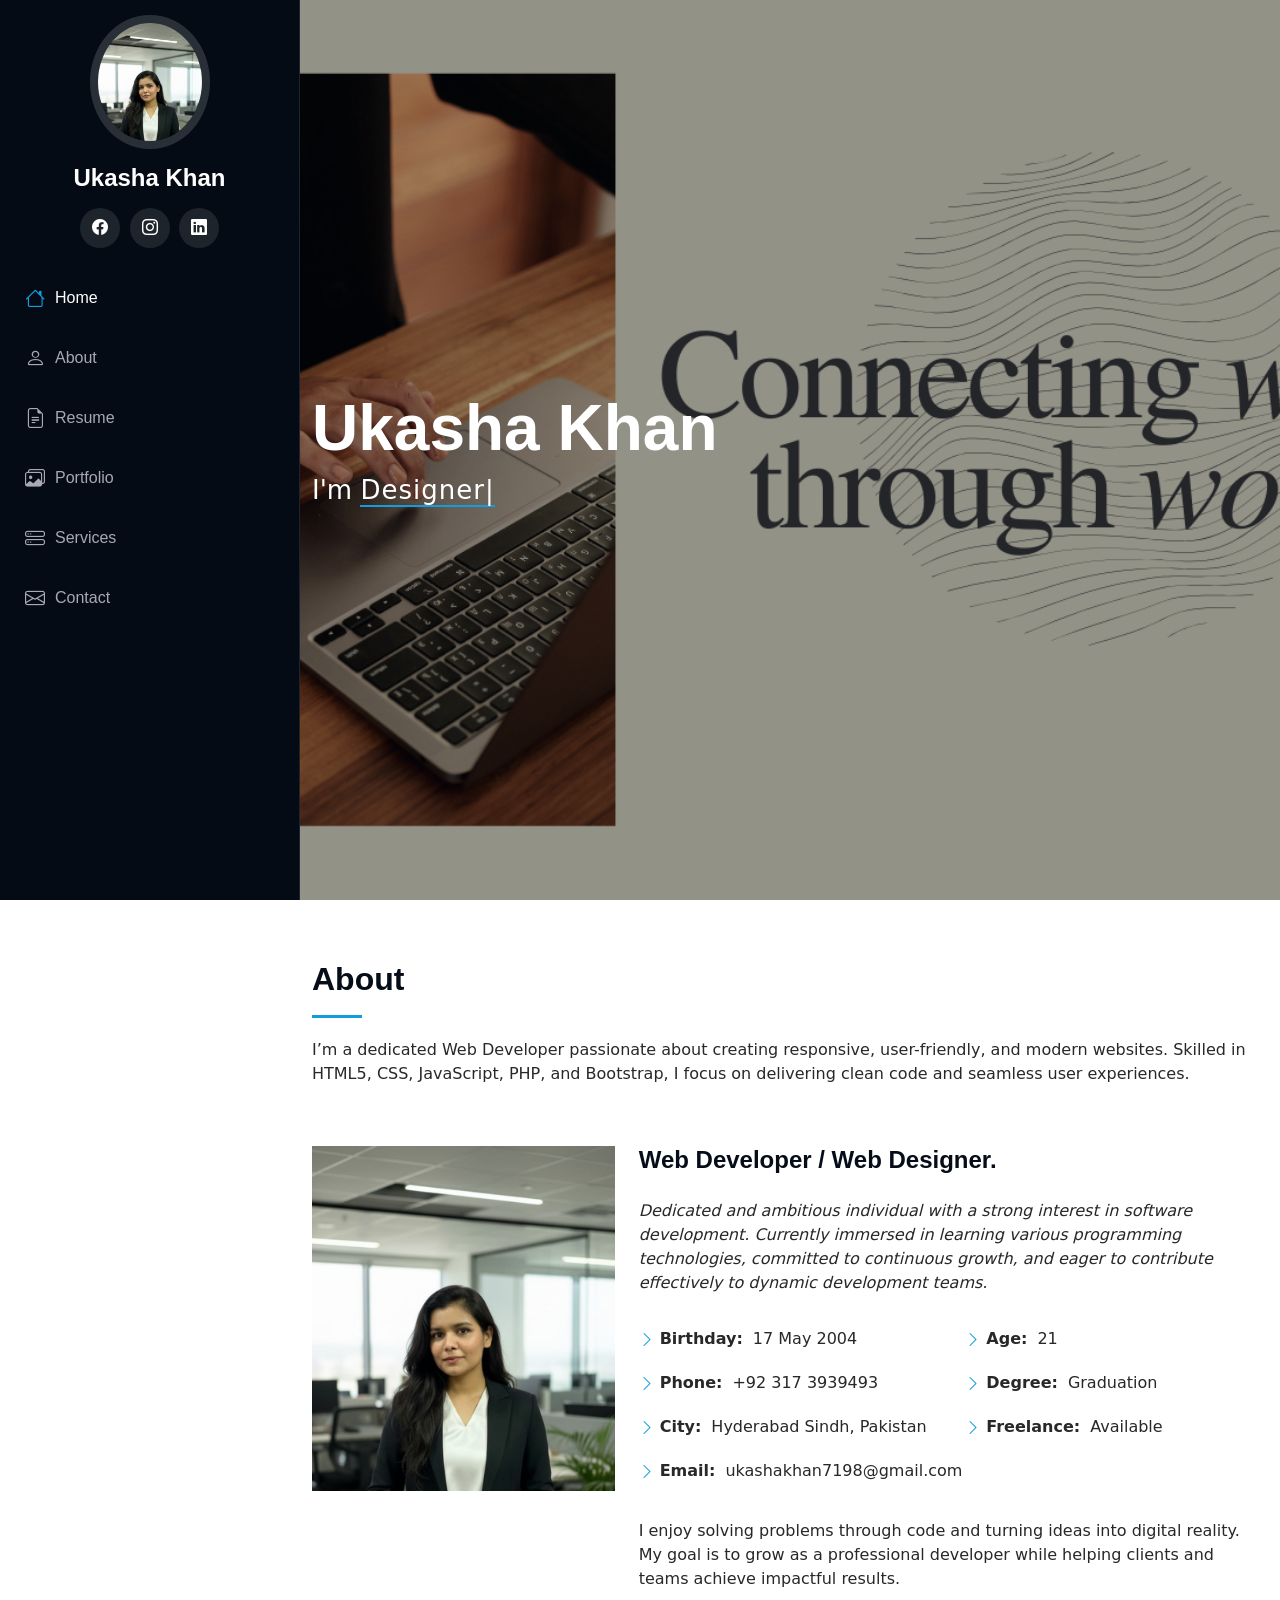
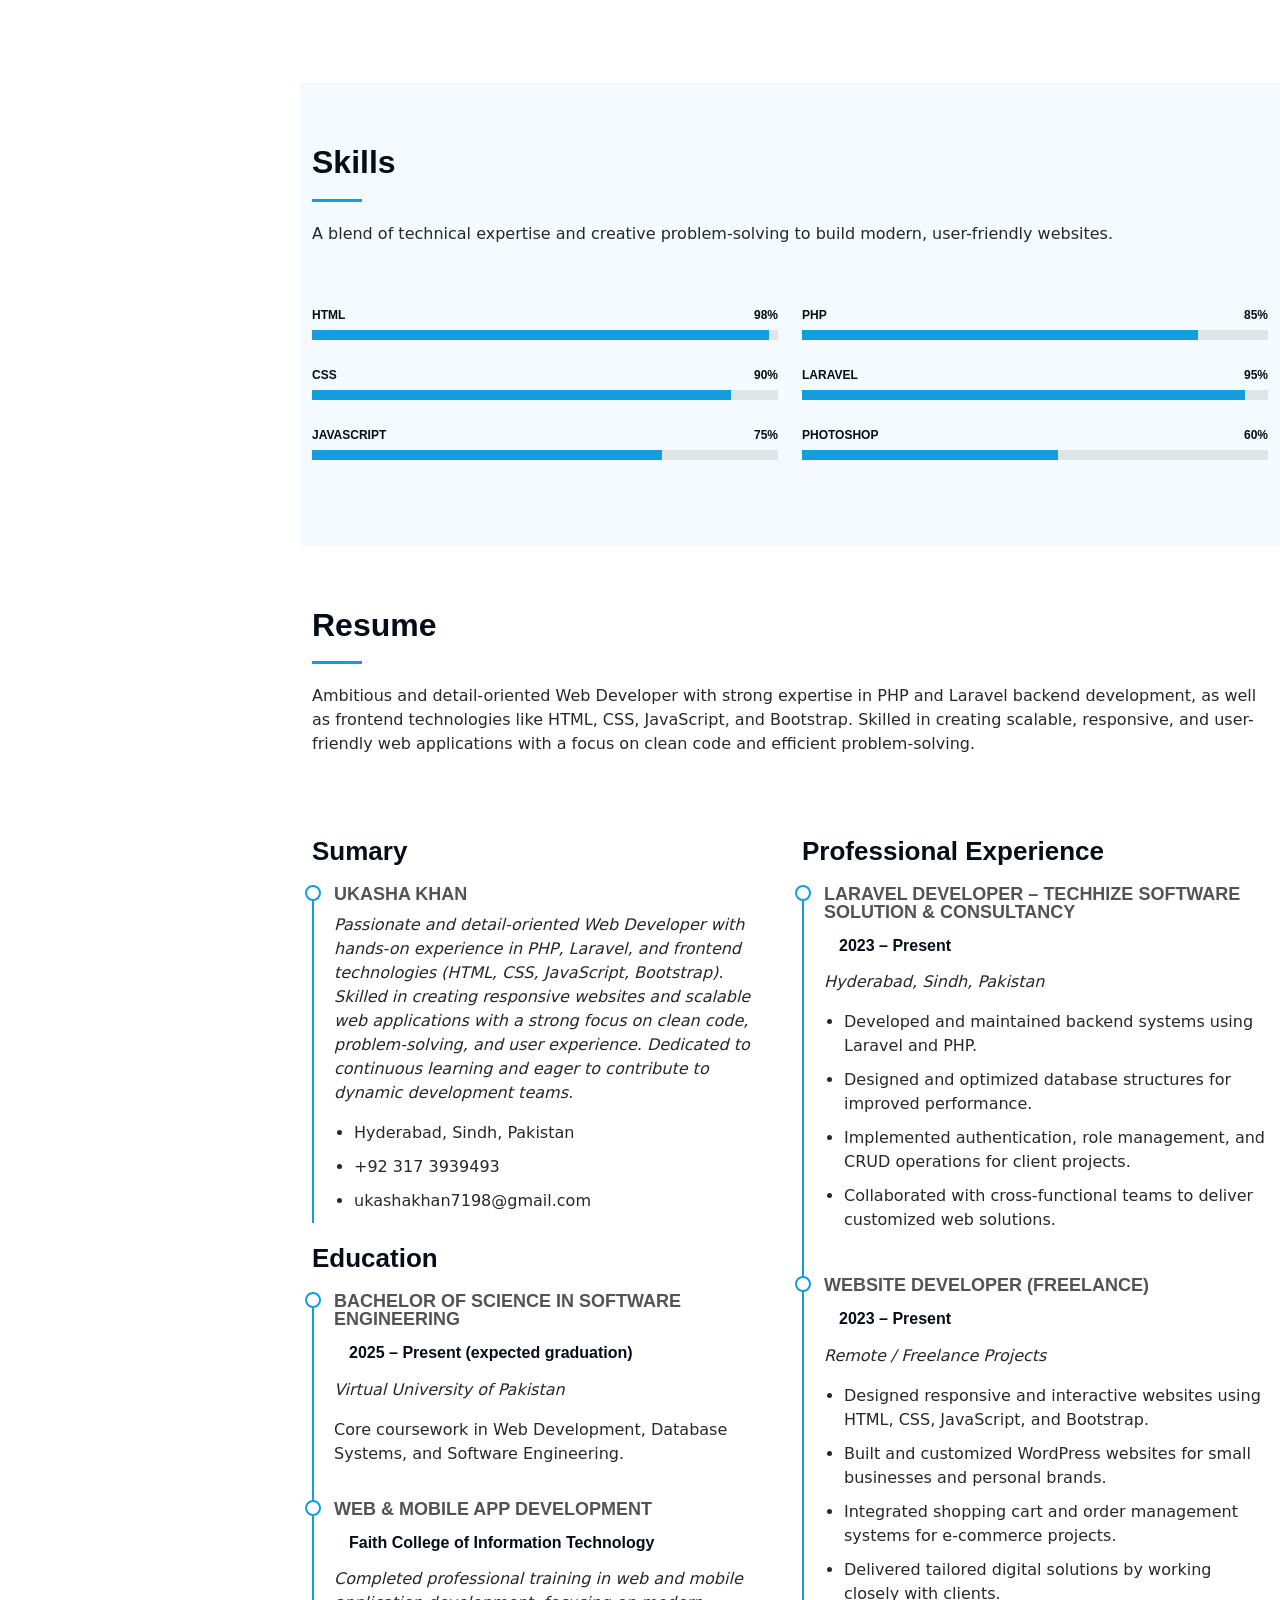
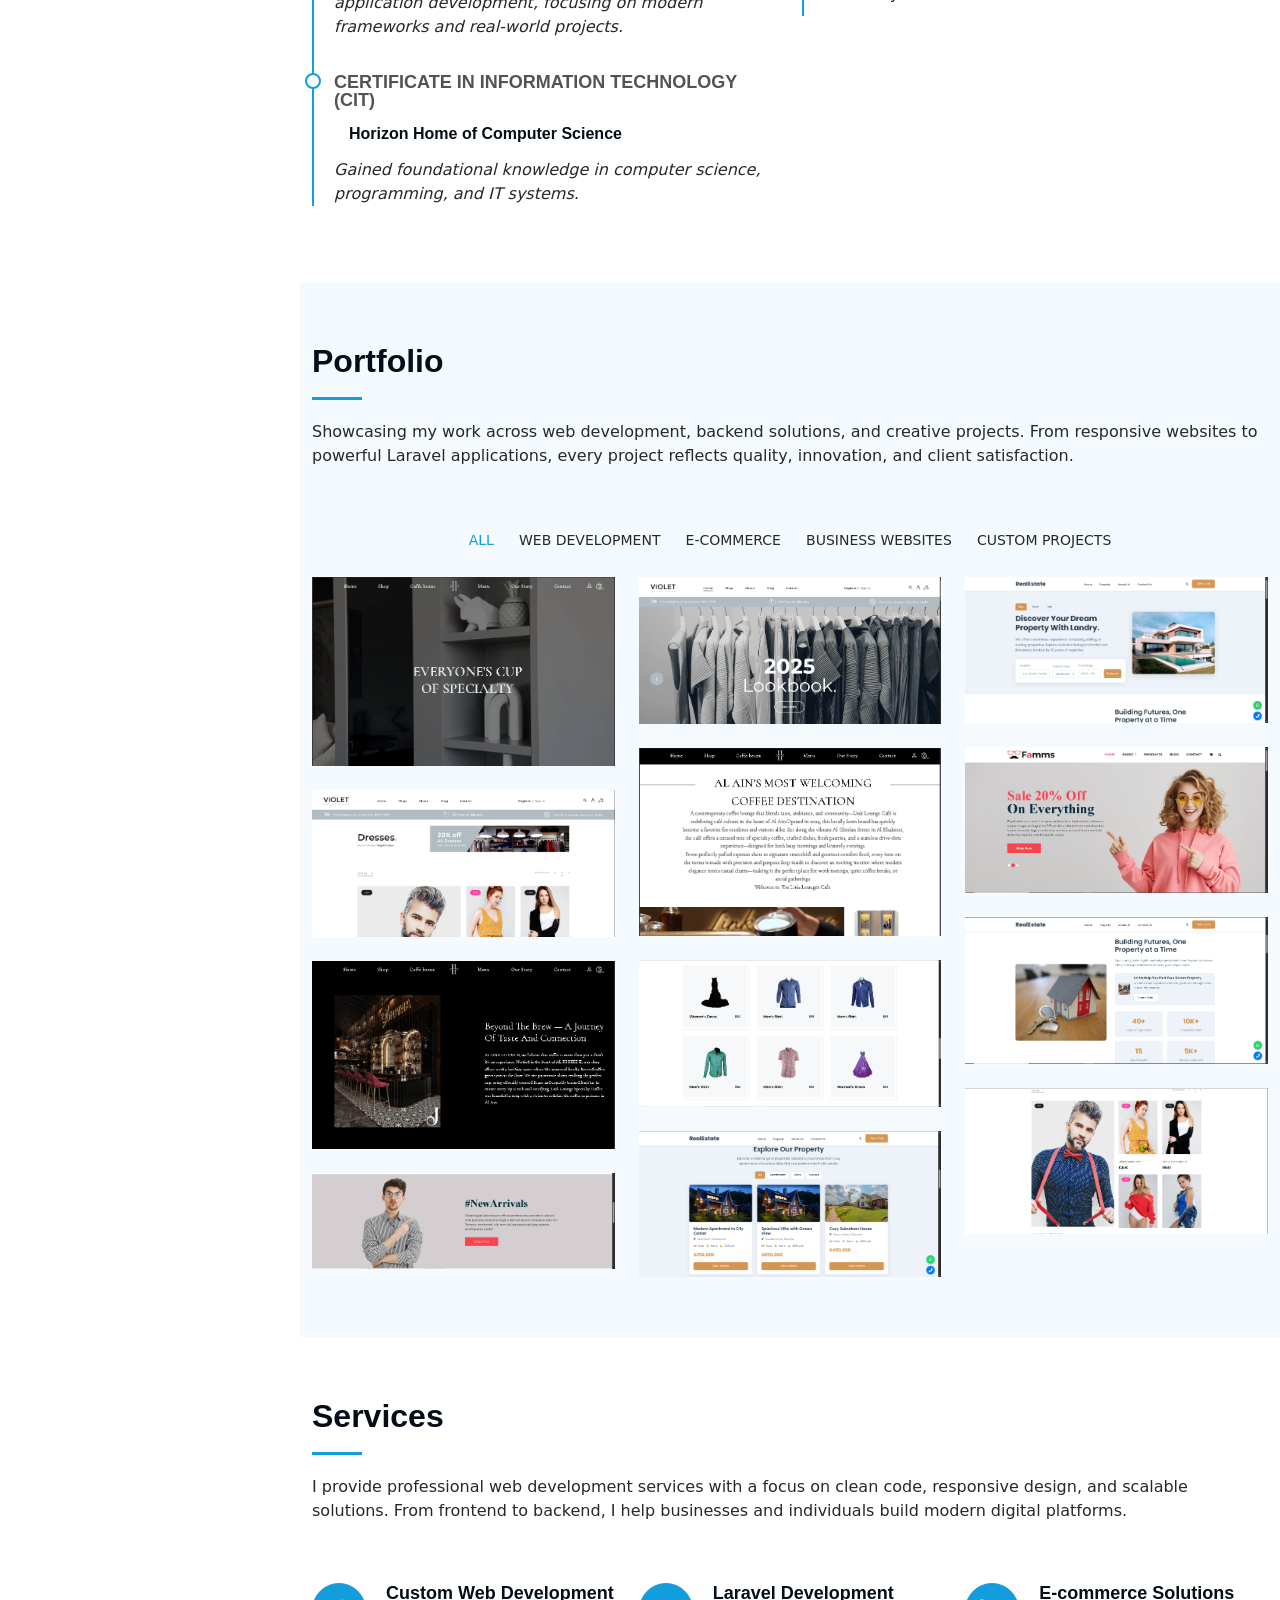
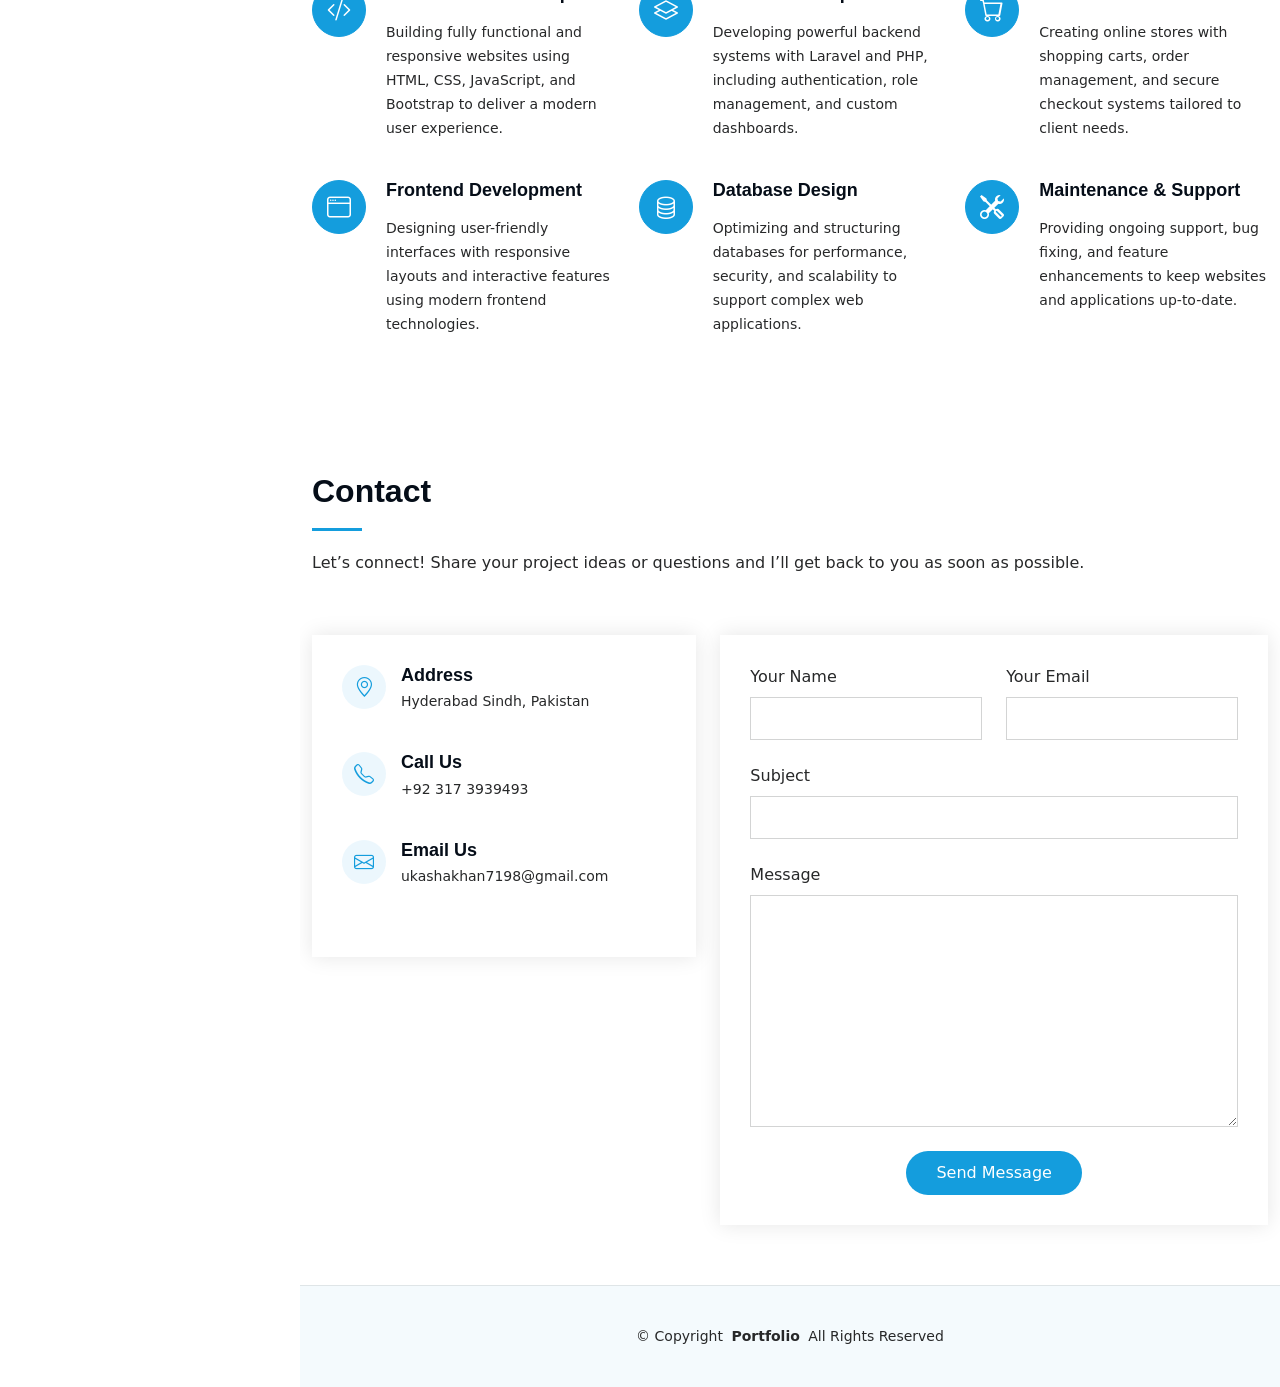
==== commit 4a43755e: "updated" ====
--- a/index.html
+++ b/index.html
@@ -67,7 +67,7 @@
     <!-- Hero Section -->
     <section id="hero" class="hero section dark-background">
 
-      <img src="assets/img/bg-img.png" alt="" data-aos="fade-in" class="">
+      <!-- <img src="assets/img/bg-img.png" alt="" data-aos="fade-in" class=""> -->
 
       <div class="container" data-aos="fade-up" data-aos-delay="100">
         <h2>Ukasha Khan</h2>
--- a/assets/css/main.css
+++ b/assets/css/main.css
@@ -543,23 +543,12 @@
 # Hero Section
 --------------------------------------------------------------*/
 .hero {
-  width: 100%;
+  background: url("../img/bg-img.png") center center/cover no-repeat;
   min-height: 100vh;
   position: relative;
-  padding: 80px 0;
   display: flex;
   align-items: center;
   justify-content: center;
-}
-
-.hero img {
-  position: absolute;
-  inset: 0;
-  display: block;
-  width: 100%;
-  height: 100%;
-  object-fit: cover;
-  z-index: 1;
 }
 
 .hero:before {
@@ -615,6 +604,14 @@
 
   .hero p {
     font-size: 20px;
+  }
+}
+
+@media (max-width: 768px) {
+  .hero {
+    background-position: left;
+    background-size: cover;
+    height: 100vh;
   }
 }
 
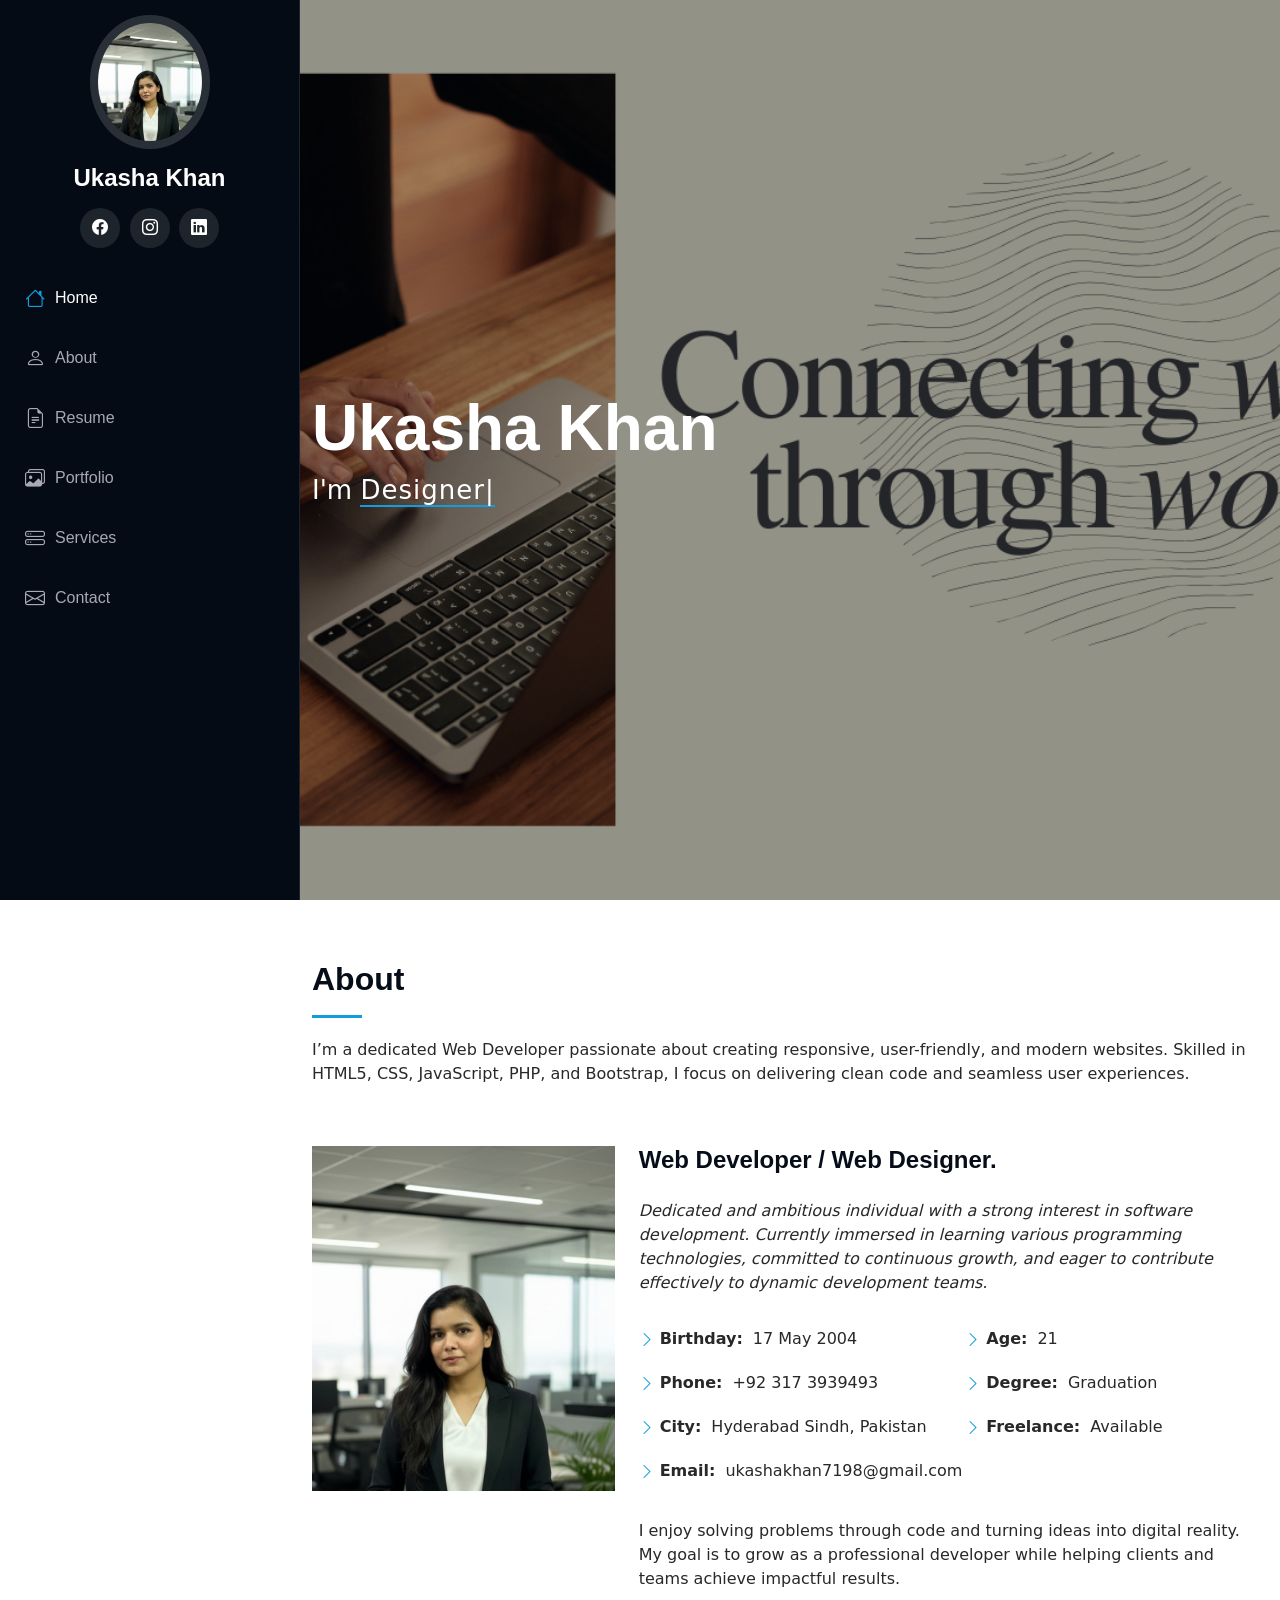
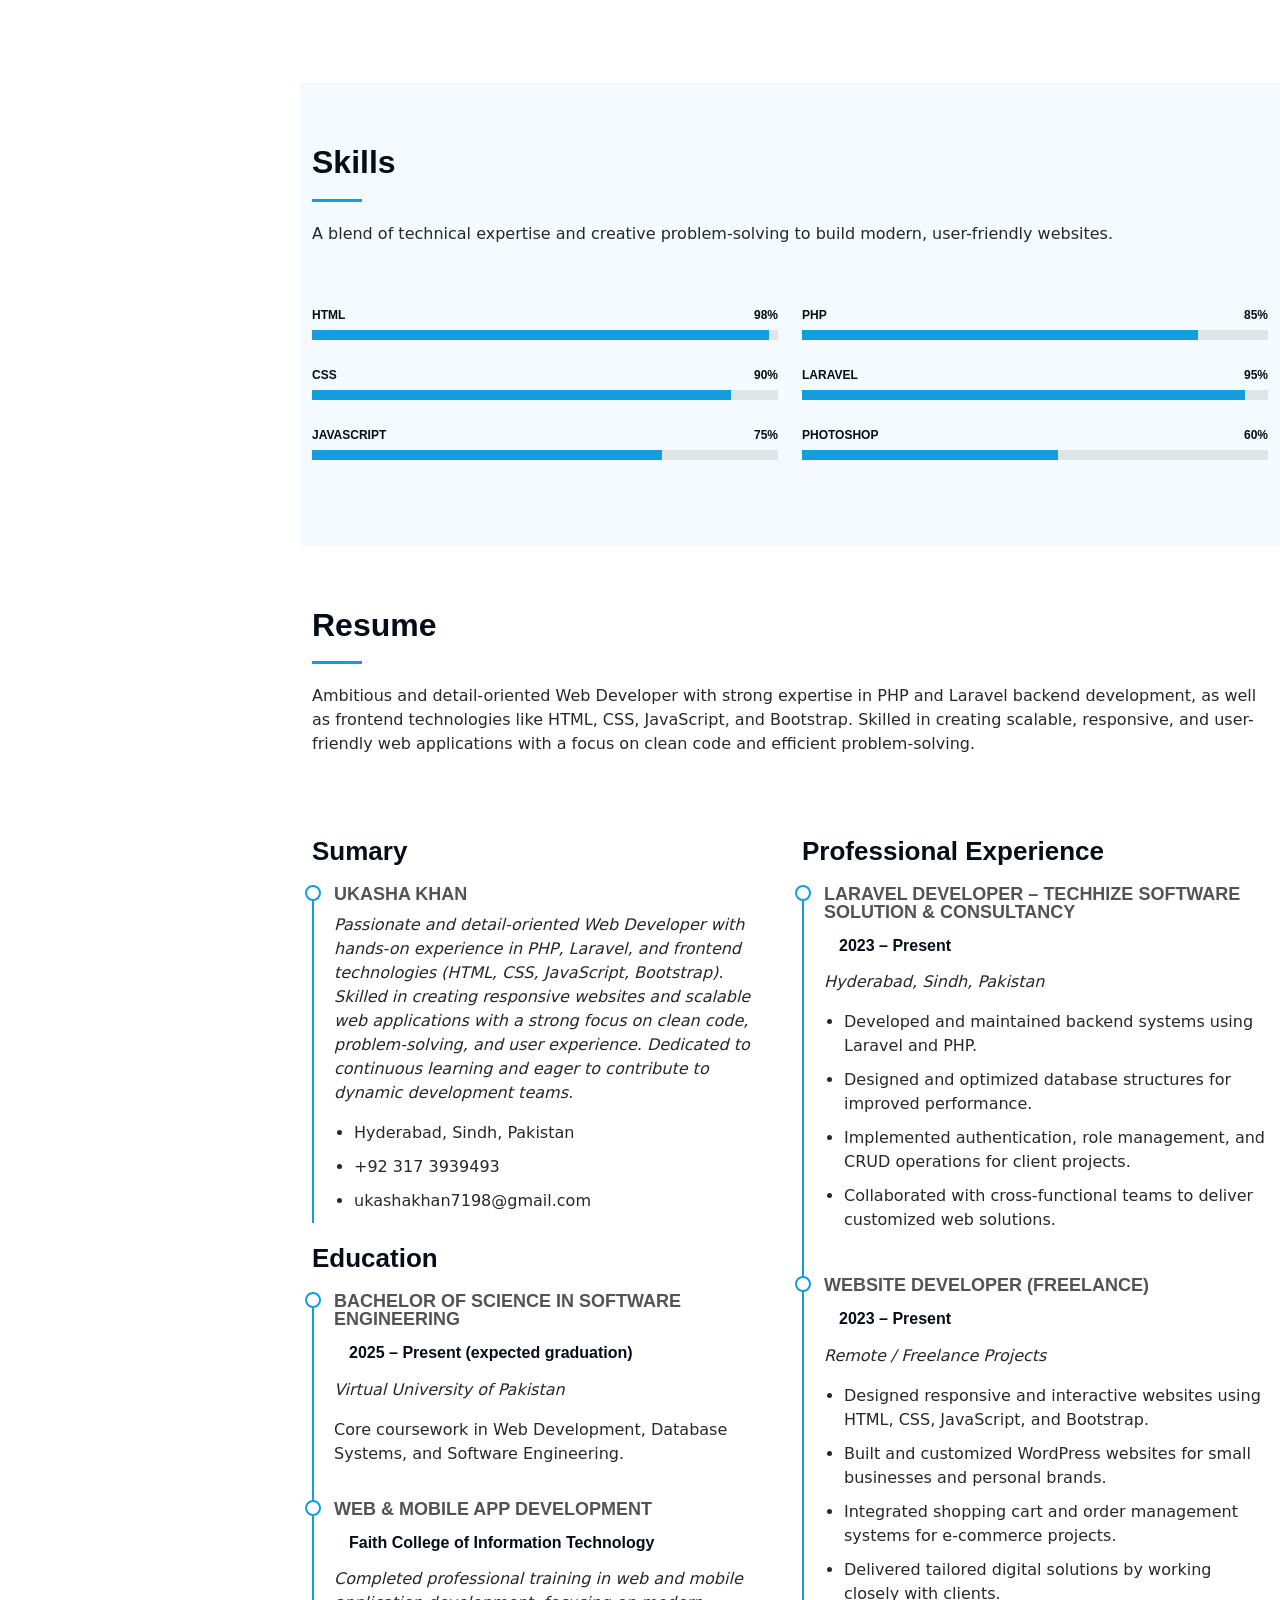
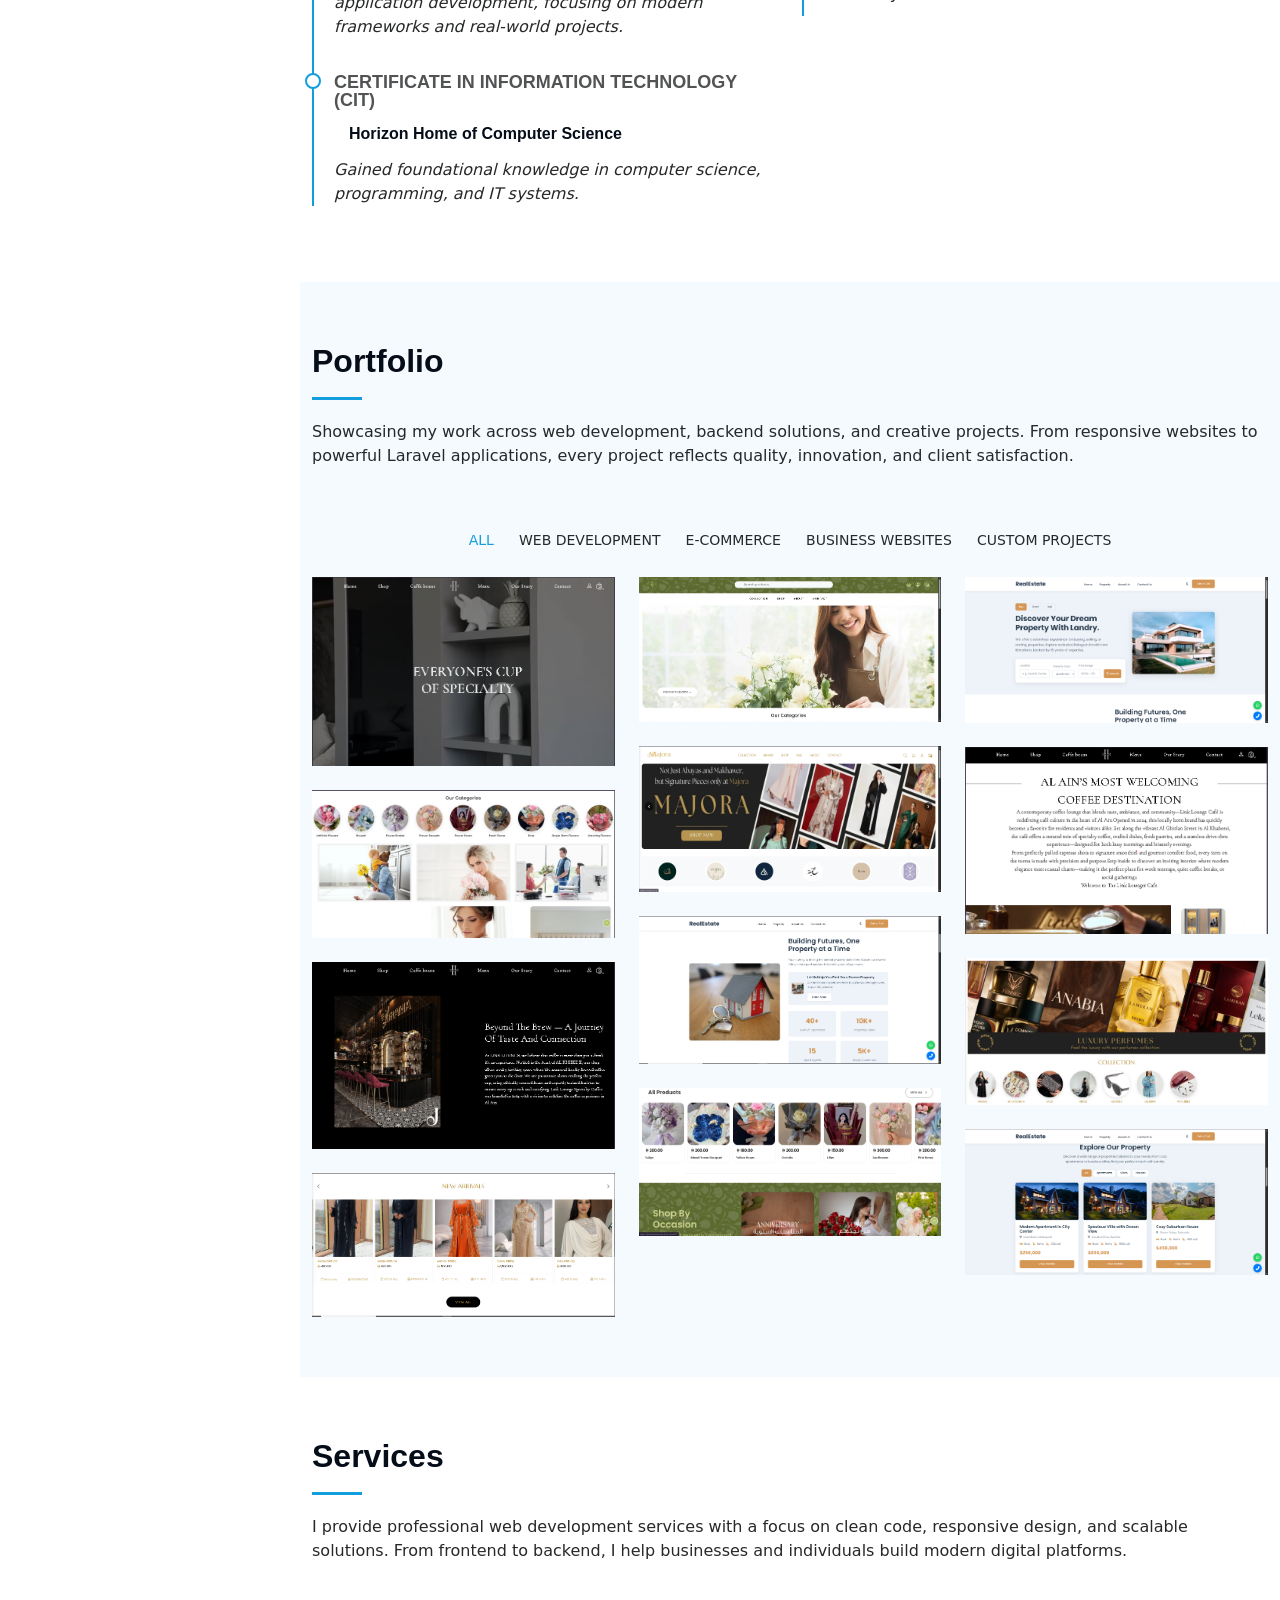
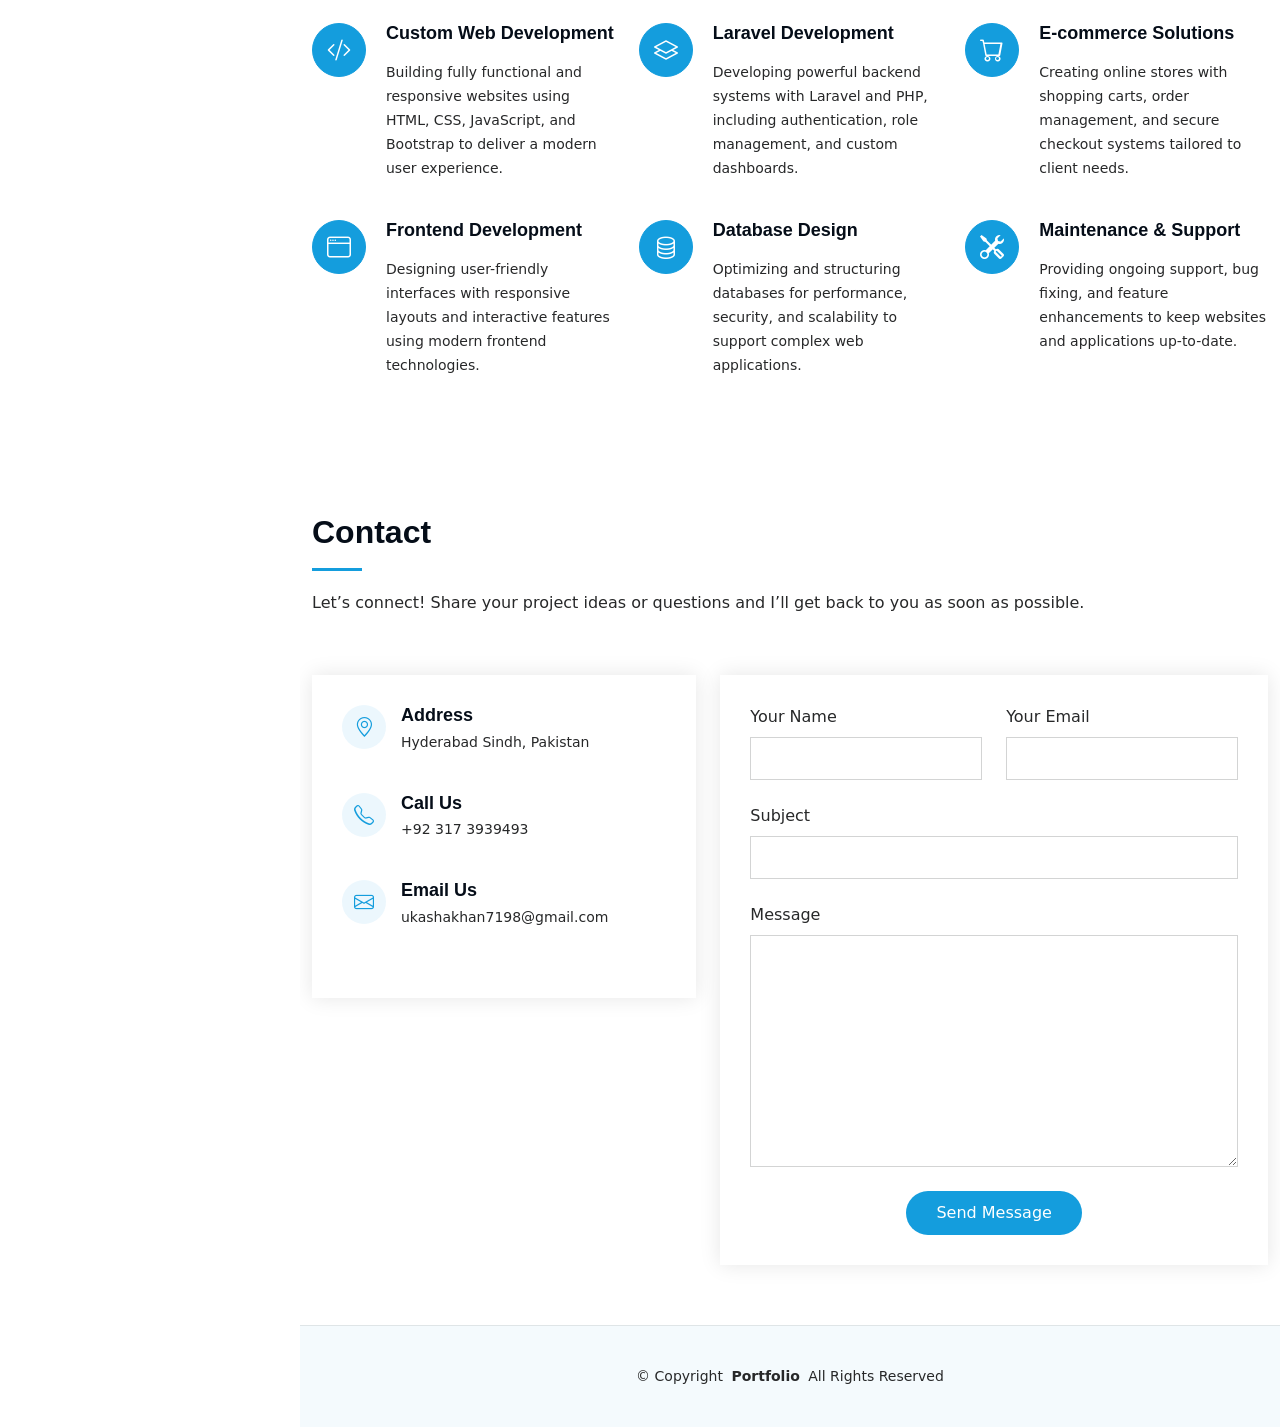
==== commit 491130dc: "updated" ====
--- a/index.html
+++ b/index.html
@@ -360,10 +360,10 @@
 
             <div class="col-lg-4 col-md-6 portfolio-item isotope-item filter-product">
               <div class="portfolio-content h-100">
-                <img src="assets/images/v1.png" class="img-fluid" alt="">
+                <img src="assets/images/petals1.png" class="img-fluid" alt="">
                 <div class="portfolio-info">
                   <h4>Product 1</h4>
-                  <a href="assets/images/v1.png" title="Product 1" data-gallery="portfolio-gallery-product" class="glightbox preview-link"><i class="bi bi-zoom-in"></i></a>
+                  <a href="assets/images/petals1.png" title="Product 1" data-gallery="portfolio-gallery-product" class="glightbox preview-link"><i class="bi bi-zoom-in"></i></a>
                   <!-- <a href="portfolio-details.html?id=product1" title="More Details" class="details-link"><i class="bi bi-link-45deg"></i></a> -->
                 </div>
               </div>
@@ -382,10 +382,10 @@
 
             <div class="col-lg-4 col-md-6 portfolio-item isotope-item filter-books">
               <div class="portfolio-content h-100">
-                <img src="assets/images/img1.png" class="img-fluid" alt="">
+                <img src="assets/images/majora1.png" class="img-fluid" alt="">
                 <div class="portfolio-info">
                   <h4>Web 1</h4>
-                  <a href="assets/images/img1.png" title="Branding 1" data-gallery="portfolio-gallery-book" class="glightbox preview-link"><i class="bi bi-zoom-in"></i></a>
+                  <a href="assets/images/majora1.png" title="Branding 1" data-gallery="portfolio-gallery-book" class="glightbox preview-link"><i class="bi bi-zoom-in"></i></a>
                   <!-- <a href="portfolio-details.html?id=web1" title="More Details" class="details-link"><i class="bi bi-link-45deg"></i></a> -->
                 </div>
               </div>
@@ -404,10 +404,10 @@
 
             <div class="col-lg-4 col-md-6 portfolio-item isotope-item filter-product">
               <div class="portfolio-content h-100">
-                <img src="assets/images/v2.png" class="img-fluid" alt="">
+                <img src="assets/images/petals2.png" class="img-fluid" alt="">
                 <div class="portfolio-info">
                   <h4>Product 2</h4>
-                  <a href="assets/images/v2.png" title="Product 2" data-gallery="portfolio-gallery-product" class="glightbox preview-link"><i class="bi bi-zoom-in"></i></a>
+                  <a href="assets/images/petals2.png" title="Product 2" data-gallery="portfolio-gallery-product" class="glightbox preview-link"><i class="bi bi-zoom-in"></i></a>
                   <!-- <a href="portfolio-details.html" title="More Details" class="details-link"><i class="bi bi-link-45deg"></i></a> -->
                 </div>
               </div>
@@ -426,10 +426,10 @@
 
             <div class="col-lg-4 col-md-6 portfolio-item isotope-item filter-books">
               <div class="portfolio-content h-100">
-                <img src="assets/images/img5.png" class="img-fluid" alt="">
+                <img src="assets/images/majora2.png" class="img-fluid" alt="">
                 <div class="portfolio-info">
                   <h4>Web 2</h4>
-                  <a href="assets/images/img5.png" title="Branding 2" data-gallery="portfolio-gallery-book" class="glightbox preview-link"><i class="bi bi-zoom-in"></i></a>
+                  <a href="assets/images/majora2.png" title="Branding 2" data-gallery="portfolio-gallery-book" class="glightbox preview-link"><i class="bi bi-zoom-in"></i></a>
                   <!-- <a href="portfolio-details.html" title="More Details" class="details-link"><i class="bi bi-link-45deg"></i></a> -->
                 </div>
               </div>
@@ -448,10 +448,10 @@
 
             <div class="col-lg-4 col-md-6 portfolio-item isotope-item filter-product">
               <div class="portfolio-content h-100">
-                <img src="assets/images/v3.png" class="img-fluid" alt="">
+                <img src="assets/images/petals3.png" class="img-fluid" alt="">
                 <div class="portfolio-info">
                   <h4>Product 3</h4>
-                  <a href="assets/images/v3.png" title="Product 3" data-gallery="portfolio-gallery-product" class="glightbox preview-link"><i class="bi bi-zoom-in"></i></a>
+                  <a href="assets/images/petals3.png" title="Product 3" data-gallery="portfolio-gallery-product" class="glightbox preview-link"><i class="bi bi-zoom-in"></i></a>
                   <!-- <a href="portfolio-details.html" title="More Details" class="details-link"><i class="bi bi-link-45deg"></i></a> -->
                 </div>
               </div>
@@ -470,10 +470,10 @@
 
             <div class="col-lg-4 col-md-6 portfolio-item isotope-item filter-books">
               <div class="portfolio-content h-100">
-                <img src="assets/images/img3.png" class="img-fluid" alt="">
+                <img src="assets/images/majora3.png" class="img-fluid" alt="">
                 <div class="portfolio-info">
                   <h4>Web 3</h4>
-                  <a href="assets/images/img3.png" title="Branding 3" data-gallery="portfolio-gallery-book" class="glightbox preview-link"><i class="bi bi-zoom-in"></i></a>
+                  <a href="assets/images/majora3.png" title="Branding 3" data-gallery="portfolio-gallery-book" class="glightbox preview-link"><i class="bi bi-zoom-in"></i></a>
                   <!-- <a href="portfolio-details.html" title="More Details" class="details-link"><i class="bi bi-link-45deg"></i></a> -->
                 </div>
               </div>
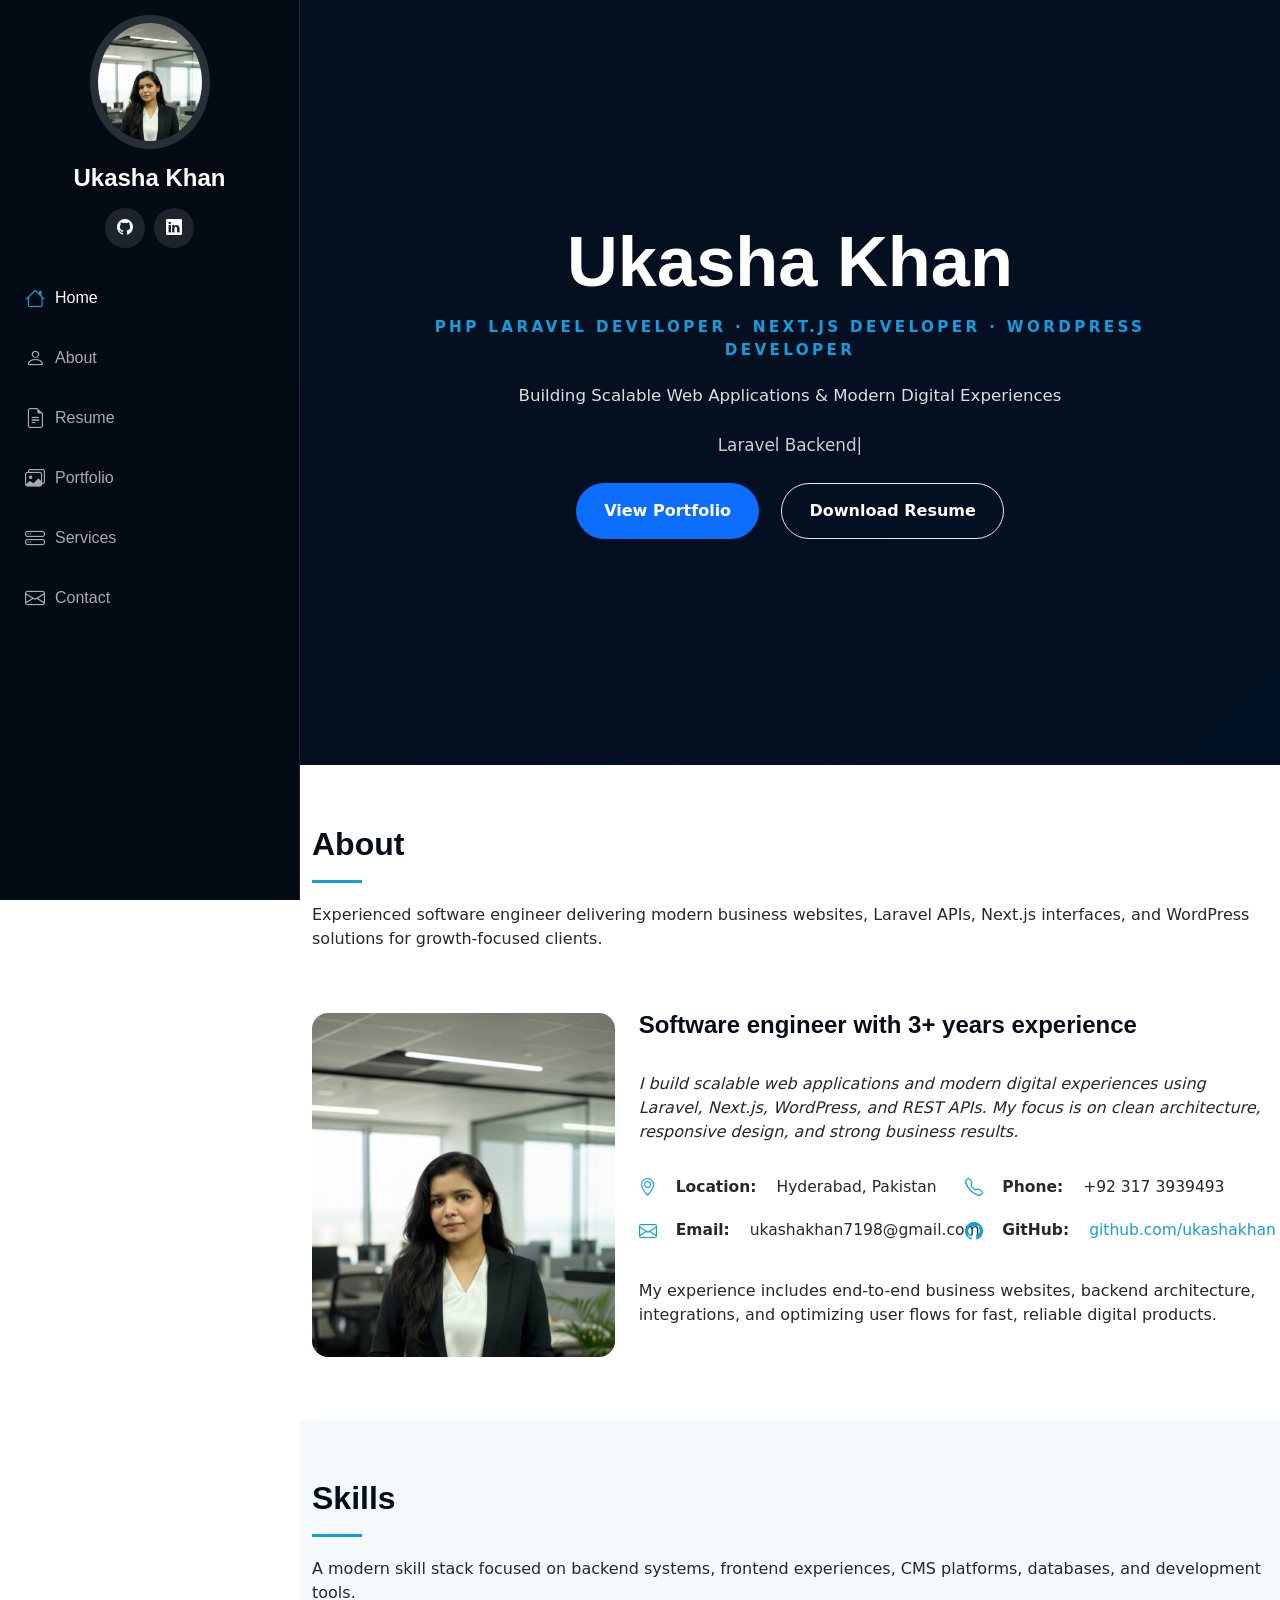
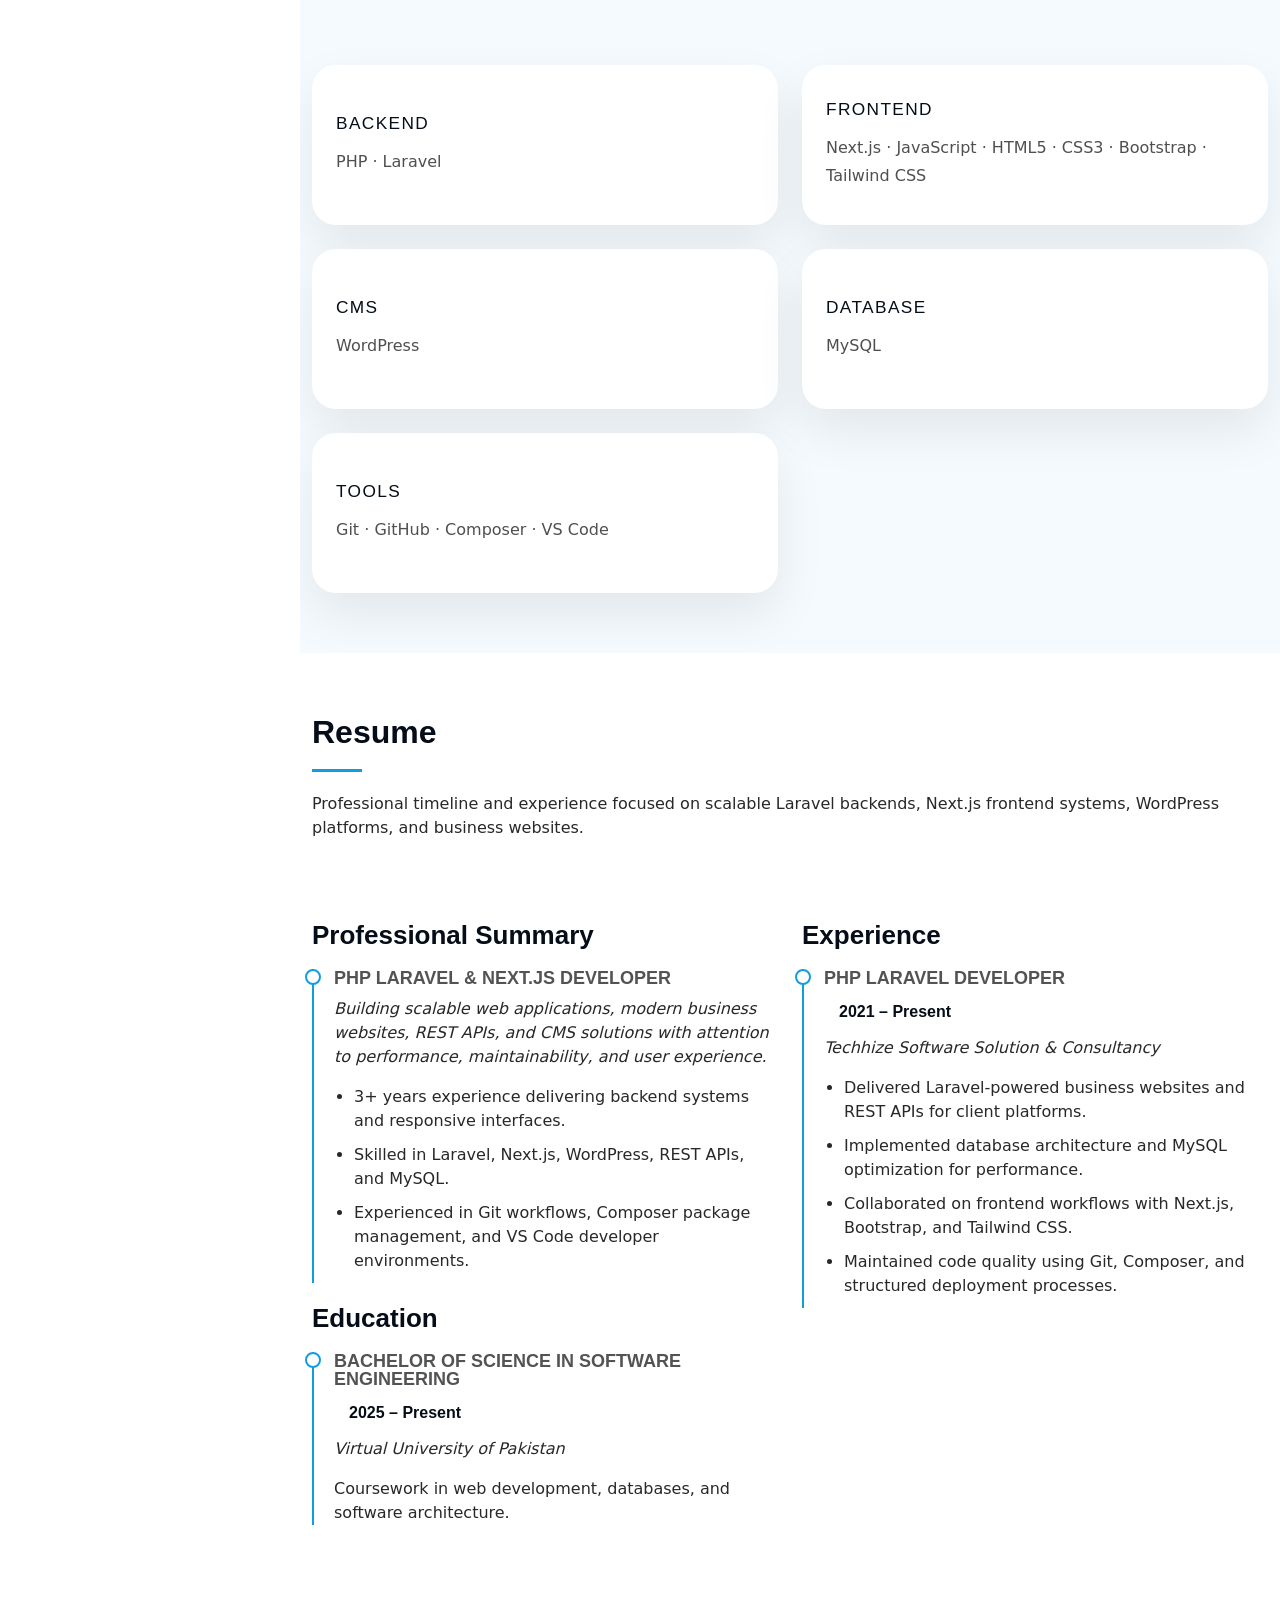
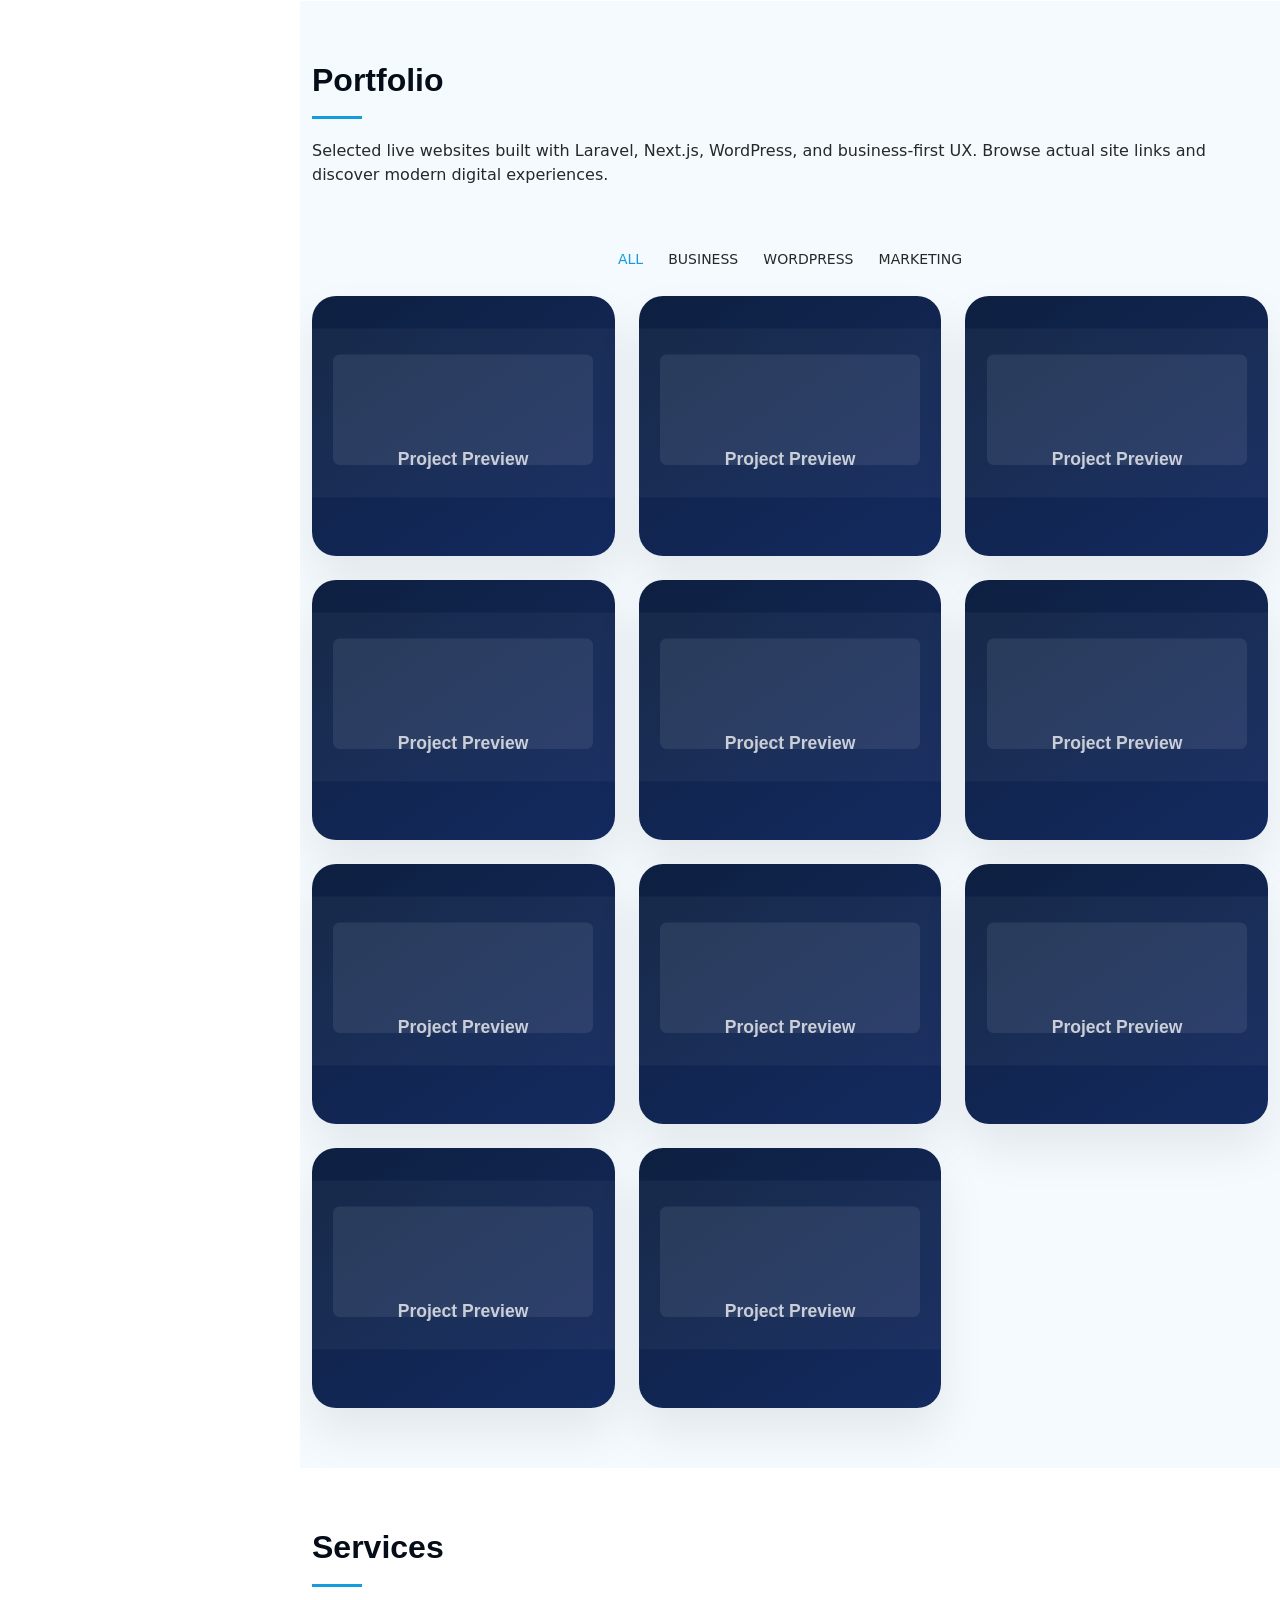
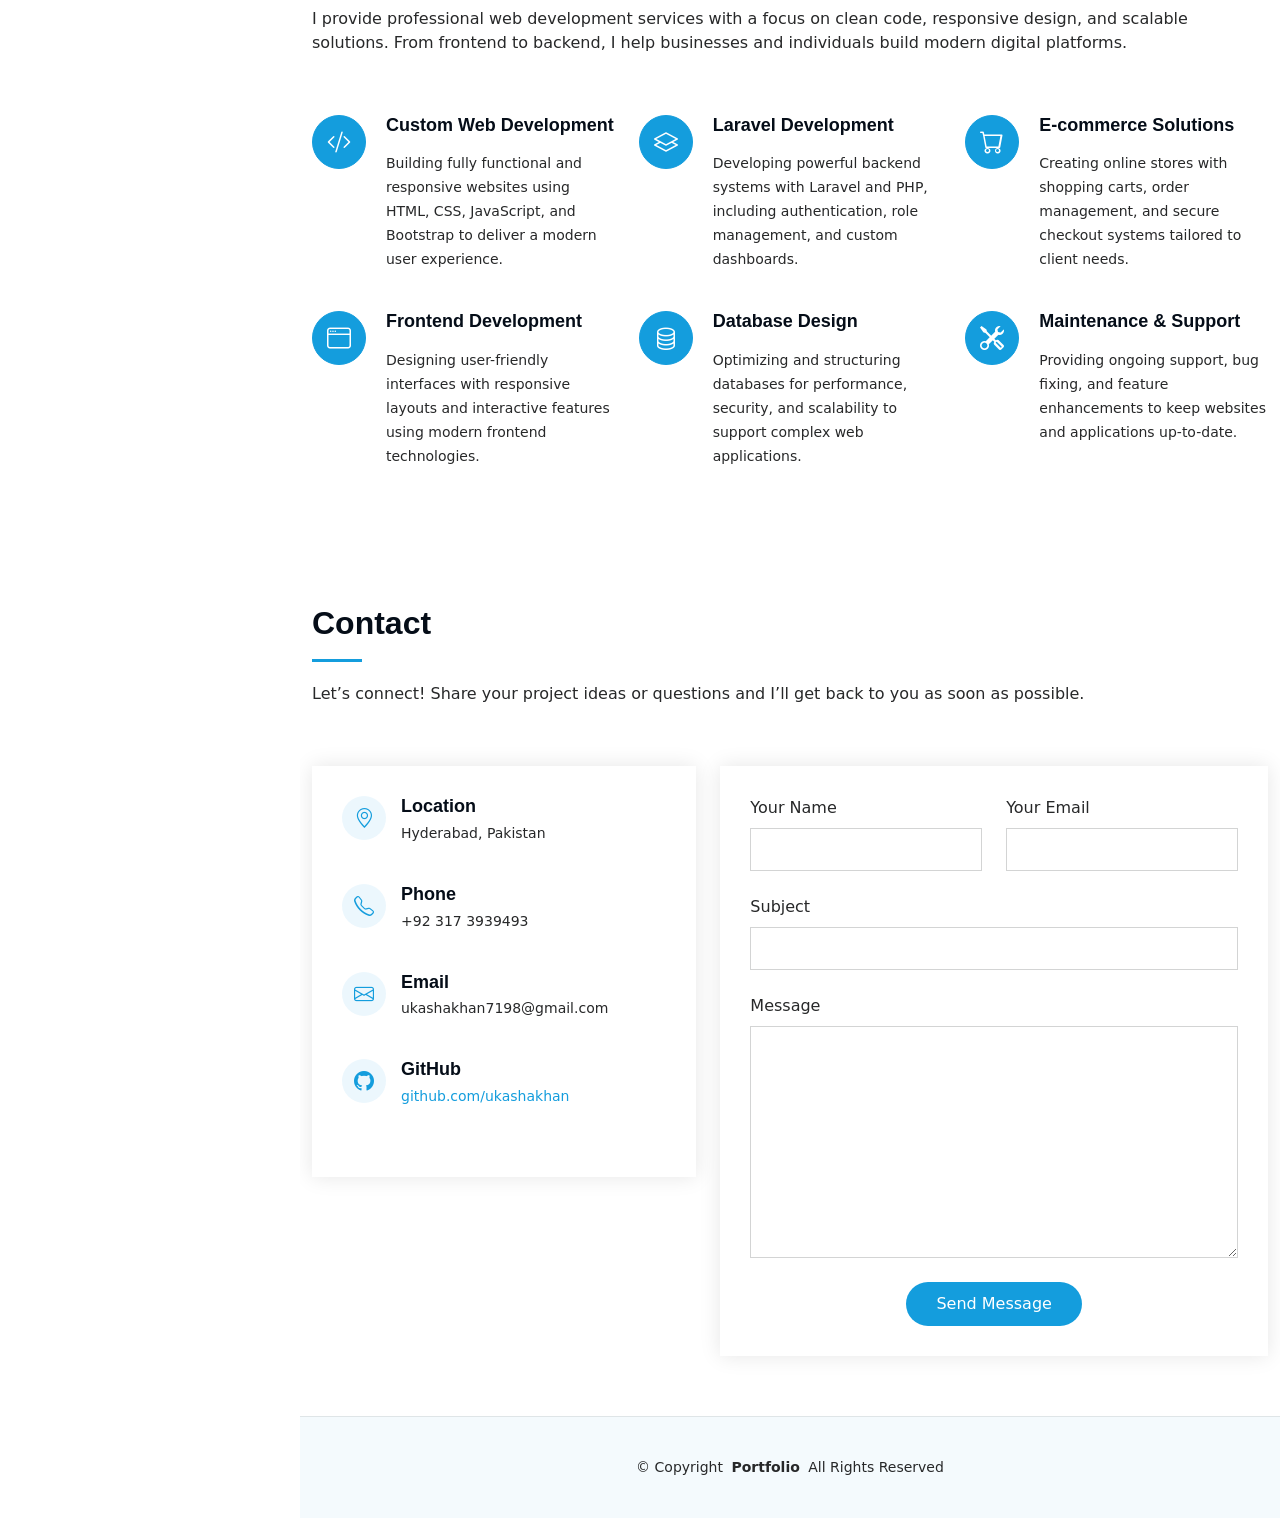
==== commit ef08f4e5: "updated" ====
--- a/index.html
+++ b/index.html
@@ -4,9 +4,15 @@
 <head>
   <meta charset="utf-8">
   <meta content="width=device-width, initial-scale=1.0" name="viewport">
-  <title>Ukasha Khan Portfolio</title>
-  <meta content="" name="description">
-  <meta content="" name="keywords">
+  <title>Ukasha Khan | PHP Laravel, Next.js & WordPress Developer</title>
+  <meta content="3+ years building scalable Laravel apps, Next.js business websites, WordPress solutions, and REST APIs for modern digital experiences." name="description">
+  <meta content="software engineer, laravel developer, next.js developer, wordpress developer, php, web development, portfolio" name="keywords">
+  <meta property="og:type" content="website">
+  <meta property="og:title" content="Ukasha Khan | PHP Laravel, Next.js & WordPress Developer">
+  <meta property="og:description" content="3+ years building scalable Laravel apps, Next.js business websites, WordPress solutions, and REST APIs for modern digital experiences.">
+  <meta property="og:image" content="assets/img/my-protfolio-img.jpg">
+  <meta property="og:image:alt" content="Portrait of software engineer Ukasha Khan">
+  <meta name="twitter:card" content="summary_large_image">
 
   <!-- Favicons -->
   <!-- <link href="assets/img/favicon.png" rel="icon"> -->
@@ -44,9 +50,8 @@
     </a>
 
     <div class="social-links text-center">
-      <a href="https://www.facebook.com/UkashaAreejkhan/" class="facebook"><i class="bi bi-facebook"></i></a>
-      <a href="https://www.instagram.com/ukasha_khan7198/" class="instagram"><i class="bi bi-instagram"></i></a>
-      <a href="https://www.linkedin.com/in/ukasha-khan-b78a3b306?utm_source=share&utm_campaign=share_via&utm_content=profile&utm_medium=android_app" class="linkedin"><i class="bi bi-linkedin"></i></a>
+      <a href="https://github.com/ukashakhan" class="github" aria-label="GitHub profile"><i class="bi bi-github"></i></a>
+      <a href="https://www.linkedin.com/in/ukasha-khan-b78a3b306" class="linkedin" aria-label="LinkedIn profile"><i class="bi bi-linkedin"></i></a>
     </div>
 
     <nav id="navmenu" class="navmenu">
@@ -67,11 +72,15 @@
     <!-- Hero Section -->
     <section id="hero" class="hero section dark-background">
 
-      <!-- <img src="assets/img/bg-img.png" alt="" data-aos="fade-in" class=""> -->
-
-      <div class="container" data-aos="fade-up" data-aos-delay="100">
+      <div class="container text-center" data-aos="fade-up" data-aos-delay="100">
         <h2>Ukasha Khan</h2>
-        <p>I'm <span class="typed" data-typed-items="Designer, Developer, Freelancer">Designer</span><span class="typed-cursor typed-cursor--blink" aria-hidden="true"></span><span class="typed-cursor typed-cursor--blink" aria-hidden="true"></span></p>
+        <p class="hero-subtitle">PHP Laravel Developer · Next.js Developer · WordPress Developer</p>
+        <p class="hero-text">Building Scalable Web Applications & Modern Digital Experiences</p>
+        <p class="typed-wrap"><span class="typed" data-typed-items="Laravel Backend,Next.js Frontend,WordPress CMS,REST APIs,Business Websites"></span></p>
+        <div class="hero-buttons mt-4">
+          <a href="#portfolio" class="btn btn-primary btn-hero me-2">View Portfolio</a>
+          <a href="assets/files/resume.pdf" class="btn btn-outline-light btn-hero" download>Download Resume</a>
+        </div>
       </div>
 
     </section><!-- /Hero Section -->
@@ -82,40 +91,36 @@
       <!-- Section Title -->
       <div class="container section-title" data-aos="fade-up">
         <h2>About</h2>
-        <p>I’m a dedicated Web Developer passionate about creating responsive, user-friendly, and modern websites. Skilled in HTML5, CSS, JavaScript, PHP, and Bootstrap, I focus on delivering clean code and seamless user experiences.</p>
+        <p>Experienced software engineer delivering modern business websites, Laravel APIs, Next.js interfaces, and WordPress solutions for growth-focused clients.</p>
       </div><!-- End Section Title -->
 
       <div class="container" data-aos="fade-up" data-aos-delay="100">
 
-        <div class="row gy-4 justify-content-center">
+        <div class="row gy-4 justify-content-center align-items-center">
           <div class="col-lg-4">
-            <img src="assets/img/my-protfolio-img.jpg" class="img-fluid" alt="">
+            <img src="assets/img/my-protfolio-img.jpg" class="img-fluid rounded-4" alt="Portrait of Ukasha Khan">
           </div>
           <div class="col-lg-8 content">
-            <h2>Web Developer / Web Designer.</h2>
+            <h2 class="mb-3">Software engineer with 3+ years experience</h2>
             <p class="fst-italic py-3">
-              Dedicated and ambitious individual with a strong interest in software development. Currently immersed in learning various programming technologies, committed to continuous growth, and eager to contribute effectively to dynamic development teams.
+              I build scalable web applications and modern digital experiences using Laravel, Next.js, WordPress, and REST APIs. My focus is on clean architecture, responsive design, and strong business results.
             </p>
-            <div class="row">
-              <div class="col-lg-6">
+            <div class="row contact-summary">
+              <div class="col-md-6">
                 <ul>
-                  <li><i class="bi bi-chevron-right"></i> <strong>Birthday:</strong> <span>17 May 2004</span></li>
-                  <!-- <li><i class="bi bi-chevron-right"></i> <strong>Website:</strong> <span>www.nextEraSolutions.com</span></li> -->
-                  <li><i class="bi bi-chevron-right"></i> <strong>Phone:</strong> <span>+92 317 3939493</span></li>
-                  <li><i class="bi bi-chevron-right"></i> <strong>City:</strong> <span>Hyderabad Sindh, Pakistan</span></li>
-                  <li><i class="bi bi-chevron-right"></i> <strong>Email:</strong> <span>ukashakhan7198@gmail.com</span></li>
+                  <li><i class="bi bi-geo-alt"></i> <strong>Location:</strong> <span>Hyderabad, Pakistan</span></li>
+                  <li><i class="bi bi-envelope"></i> <strong>Email:</strong> <span>ukashakhan7198@gmail.com</span></li>
                 </ul>
               </div>
-              <div class="col-lg-6">
+              <div class="col-md-6">
                 <ul>
-                  <li><i class="bi bi-chevron-right"></i> <strong>Age:</strong> <span>21</span></li>
-                  <li><i class="bi bi-chevron-right"></i> <strong>Degree:</strong> <span>Graduation</span></li>
-                  <li><i class="bi bi-chevron-right"></i> <strong>Freelance:</strong> <span>Available</span></li>
+                  <li><i class="bi bi-telephone"></i> <strong>Phone:</strong> <span>+92 317 3939493</span></li>
+                  <li><i class="bi bi-github"></i> <strong>GitHub:</strong> <span><a href="https://github.com/ukashakhan">github.com/ukashakhan</a></span></li>
                 </ul>
               </div>
             </div>
             <p class="py-3">
-              I enjoy solving problems through code and turning ideas into digital reality. My goal is to grow as a professional developer while helping clients and teams achieve impactful results.
+              My experience includes end-to-end business websites, backend architecture, integrations, and optimizing user flows for fast, reliable digital products.
             </p>
           </div>
         </div>
@@ -176,63 +181,42 @@
       <!-- Section Title -->
       <div class="container section-title" data-aos="fade-up">
         <h2>Skills</h2>
-        <p>A blend of technical expertise and creative problem-solving to build modern, user-friendly websites.</p>
+        <p>A modern skill stack focused on backend systems, frontend experiences, CMS platforms, databases, and development tools.</p>
       </div><!-- End Section Title -->
 
       <div class="container" data-aos="fade-up" data-aos-delay="100">
 
-        <div class="row skills-content skills-animation">
-
-          <div class="col-lg-6">
-
-            <div class="progress">
-              <span class="skill"><span>HTML</span> <i class="val">98%</i></span>
-              <div class="progress-bar-wrap">
-                <div class="progress-bar" role="progressbar" aria-valuenow="98" aria-valuemin="0" aria-valuemax="100"></div>
-              </div>
-            </div><!-- End Skills Item -->
-
-            <div class="progress">
-              <span class="skill"><span>CSS</span> <i class="val">90%</i></span>
-              <div class="progress-bar-wrap">
-                <div class="progress-bar" role="progressbar" aria-valuenow="90" aria-valuemin="0" aria-valuemax="100"></div>
-              </div>
-            </div><!-- End Skills Item -->
-
-            <div class="progress">
-              <span class="skill"><span>JavaScript</span> <i class="val">75%</i></span>
-              <div class="progress-bar-wrap">
-                <div class="progress-bar" role="progressbar" aria-valuenow="75" aria-valuemin="0" aria-valuemax="100"></div>
-              </div>
-            </div><!-- End Skills Item -->
-
-          </div>
-
-          <div class="col-lg-6">
-
-            <div class="progress">
-              <span class="skill"><span>PHP</span> <i class="val">85%</i></span>
-              <div class="progress-bar-wrap">
-                <div class="progress-bar" role="progressbar" aria-valuenow="85" aria-valuemin="0" aria-valuemax="100"></div>
-              </div>
-            </div><!-- End Skills Item -->
-
-            <div class="progress">
-              <span class="skill"><span>Laravel</span> <i class="val">95%</i></span>
-              <div class="progress-bar-wrap">
-                <div class="progress-bar" role="progressbar" aria-valuenow="95" aria-valuemin="0" aria-valuemax="100"></div>
-              </div>
-            </div><!-- End Skills Item -->
-
-            <div class="progress">
-              <span class="skill"><span>Photoshop</span> <i class="val">60%</i></span>
-              <div class="progress-bar-wrap">
-                <div class="progress-bar" role="progressbar" aria-valuenow="55" aria-valuemin="0" aria-valuemax="100"></div>
-              </div>
-            </div><!-- End Skills Item -->
-
-          </div>
-
+        <div class="row gy-4">
+          <div class="col-lg-6" data-aos="fade-up" data-aos-delay="150">
+            <div class="skill-card">
+              <h3>Backend</h3>
+              <p>PHP · Laravel</p>
+            </div>
+          </div>
+          <div class="col-lg-6" data-aos="fade-up" data-aos-delay="200">
+            <div class="skill-card">
+              <h3>Frontend</h3>
+              <p>Next.js · JavaScript · HTML5 · CSS3 · Bootstrap · Tailwind CSS</p>
+            </div>
+          </div>
+          <div class="col-lg-6" data-aos="fade-up" data-aos-delay="250">
+            <div class="skill-card">
+              <h3>CMS</h3>
+              <p>WordPress</p>
+            </div>
+          </div>
+          <div class="col-lg-6" data-aos="fade-up" data-aos-delay="300">
+            <div class="skill-card">
+              <h3>Database</h3>
+              <p>MySQL</p>
+            </div>
+          </div>
+          <div class="col-lg-6" data-aos="fade-up" data-aos-delay="350">
+            <div class="skill-card">
+              <h3>Tools</h3>
+              <p>Git · GitHub · Composer · VS Code</p>
+            </div>
+          </div>
         </div>
 
       </div>
@@ -245,7 +229,7 @@
       <!-- Section Title -->
       <div class="container section-title" data-aos="fade-up">
         <h2>Resume</h2>
-        <p>Ambitious and detail-oriented Web Developer with strong expertise in PHP and Laravel backend development, as well as frontend technologies like HTML, CSS, JavaScript, and Bootstrap. Skilled in creating scalable, responsive, and user-friendly web applications with a focus on clean code and efficient problem-solving.</p>
+        <p>Professional timeline and experience focused on scalable Laravel backends, Next.js frontend systems, WordPress platforms, and business websites.</p>
       </div><!-- End Section Title -->
 
       <div class="container">
@@ -253,68 +237,39 @@
         <div class="row">
 
           <div class="col-lg-6" data-aos="fade-up" data-aos-delay="100">
-            <h3 class="resume-title">Sumary</h3>
-
+            <h3 class="resume-title">Professional Summary</h3>
             <div class="resume-item pb-0">
-              <h4>Ukasha Khan</h4>
-              <p><em>Passionate and detail-oriented Web Developer with hands-on experience in PHP, Laravel, and frontend technologies (HTML, CSS, JavaScript, Bootstrap). Skilled in creating responsive websites and scalable web applications with a strong focus on clean code, problem-solving, and user experience. Dedicated to continuous learning and eager to contribute to dynamic development teams.</em></p>
+              <h4>PHP Laravel & Next.js Developer</h4>
+              <p><em>Building scalable web applications, modern business websites, REST APIs, and CMS solutions with attention to performance, maintainability, and user experience.</em></p>
               <ul>
-                <li>Hyderabad, Sindh, Pakistan</li>
-                <li>+92 317 3939493</li>
-                <li>ukashakhan7198@gmail.com</li>
+                <li>3+ years experience delivering backend systems and responsive interfaces.</li>
+                <li>Skilled in Laravel, Next.js, WordPress, REST APIs, and MySQL.</li>
+                <li>Experienced in Git workflows, Composer package management, and VS Code developer environments.</li>
               </ul>
-            </div><!-- Edn Resume Item -->
+            </div>
 
             <h3 class="resume-title">Education</h3>
             <div class="resume-item">
               <h4>Bachelor of Science in Software Engineering</h4>
-              <h5>2025 – Present (expected graduation)</h5>
+              <h5>2025 – Present</h5>
               <p><em>Virtual University of Pakistan</em></p>
-              <p>Core coursework in Web Development, Database Systems, and Software Engineering.</p>
-            </div><!-- Edn Resume Item -->
-
+              <p>Coursework in web development, databases, and software architecture.</p>
+            </div>
+          </div>
+
+          <div class="col-lg-6" data-aos="fade-up" data-aos-delay="200">
+            <h3 class="resume-title">Experience</h3>
             <div class="resume-item">
-              <h4>Web &amp; Mobile App Development</h4>
-              <h5>Faith College of Information Technology</h5>
-              <p><em>Completed professional training in web and mobile application development, focusing on modern frameworks and real-world projects.</em></p>
-            </div>
-
-            <div class="resume-item">
-              <h4>Certificate in Information Technology (CIT)</h4>
-              <h5>Horizon Home of Computer Science</h5>
-              <p><em>Gained foundational knowledge in computer science, programming, and IT systems.</em></p>
-            </div>
-            <!-- Edn Resume Item -->
-
-          </div>
-
-          <div class="col-lg-6" data-aos="fade-up" data-aos-delay="200">
-            <h3 class="resume-title">Professional Experience</h3>
-            
-            <div class="resume-item">
-              <h4>Laravel Developer – Techhize Software Solution &amp; Consultancy</h4>
-              <h5>2023 – Present</h5>
-              <p><em>Hyderabad, Sindh, Pakistan</em></p>
+              <h4>PHP Laravel Developer</h4>
+              <h5>2021 – Present</h5>
+              <p><em>Techhize Software Solution & Consultancy</em></p>
               <ul>
-                <li>Developed and maintained backend systems using Laravel and PHP.</li>
-                <li>Designed and optimized database structures for improved performance.</li>
-                <li>Implemented authentication, role management, and CRUD operations for client projects.</li>
-                <li>Collaborated with cross-functional teams to deliver customized web solutions.</li>
+                <li>Delivered Laravel-powered business websites and REST APIs for client platforms.</li>
+                <li>Implemented database architecture and MySQL optimization for performance.</li>
+                <li>Collaborated on frontend workflows with Next.js, Bootstrap, and Tailwind CSS.</li>
+                <li>Maintained code quality using Git, Composer, and structured deployment processes.</li>
               </ul>
-            </div><!-- End Resume Item -->
-
-            <div class="resume-item">
-              <h4>Website Developer (Freelance)</h4>
-              <h5>2023 – Present</h5>
-              <p><em>Remote / Freelance Projects</em></p>
-              <ul>
-                <li>Designed responsive and interactive websites using HTML, CSS, JavaScript, and Bootstrap.</li>
-                <li>Built and customized WordPress websites for small businesses and personal brands.</li>
-                <li>Integrated shopping cart and order management systems for e-commerce projects.</li>
-                <li>Delivered tailored digital solutions by working closely with clients.</li>
-              </ul>
-            </div><!-- End Resume Item -->
-
+            </div>
           </div>
 
         </div>
@@ -329,8 +284,7 @@
       <!-- Section Title -->
       <div class="container section-title" data-aos="fade-up">
         <h2>Portfolio</h2>
-        <p>Showcasing my work across web development, backend solutions, and creative projects.  
-            From responsive websites to powerful Laravel applications, every project reflects quality, innovation, and client satisfaction.</p>
+        <p>Selected live websites built with Laravel, Next.js, WordPress, and business-first UX. Browse actual site links and discover modern digital experiences.</p>
       </div><!-- End Section Title -->
 
       <div class="container">
@@ -339,142 +293,130 @@
 
           <ul class="portfolio-filters isotope-filters" data-aos="fade-up" data-aos-delay="100">
             <li data-filter="*" class="filter-active">All</li>
-            <li data-filter=".filter-app">Web Development</li>
-            <li data-filter=".filter-product">E-Commerce</li>
-            <li data-filter=".filter-branding">Business Websites</li>
-            <li data-filter=".filter-books">Custom Projects</li>
+            <li data-filter=".filter-business">Business</li>
+            <li data-filter=".filter-wordpress">WordPress</li>
+            <li data-filter=".filter-marketing">Marketing</li>
           </ul><!-- End Portfolio Filters -->
 
           <div class="row gy-4 isotope-container" data-aos="fade-up" data-aos-delay="200">
 
-            <div class="col-lg-4 col-md-6 portfolio-item isotope-item filter-app">
-              <div class="portfolio-content h-100">
-                <img src="assets/images/1.png" class="img-fluid" alt="">
-                <div class="portfolio-info">
-                  <h4>App 1</h4>
-                  <a href="assets/images/1.png" title="App 1" data-gallery="portfolio-gallery-app" class="glightbox preview-link"><i class="bi bi-zoom-in"></i></a>
-                  <!-- <a href="portfolio-details.html?id=app1" title="More Details" class="details-link"><i class="bi bi-link-45deg"></i></a> -->
-                </div>
-              </div>
-            </div><!-- End Portfolio Item -->
-
-            <div class="col-lg-4 col-md-6 portfolio-item isotope-item filter-product">
-              <div class="portfolio-content h-100">
-                <img src="assets/images/petals1.png" class="img-fluid" alt="">
-                <div class="portfolio-info">
-                  <h4>Product 1</h4>
-                  <a href="assets/images/petals1.png" title="Product 1" data-gallery="portfolio-gallery-product" class="glightbox preview-link"><i class="bi bi-zoom-in"></i></a>
-                  <!-- <a href="portfolio-details.html?id=product1" title="More Details" class="details-link"><i class="bi bi-link-45deg"></i></a> -->
-                </div>
-              </div>
-            </div><!-- End Portfolio Item -->
-
-            <div class="col-lg-4 col-md-6 portfolio-item isotope-item filter-branding">
-              <div class="portfolio-content h-100">
-                <img src="assets/images/1 (1).png" class="img-fluid" alt="">
-                <div class="portfolio-info">
-                  <h4>Branding 1</h4>
-                  <a href="assets/images/1 (1).png" title="Branding 1" data-gallery="portfolio-gallery-branding" class="glightbox preview-link"><i class="bi bi-zoom-in"></i></a>
-                  <!-- <a href="portfolio-details.html?id=branding1" title="More Details" class="details-link"><i class="bi bi-link-45deg"></i></a> -->
-                </div>
-              </div>
-            </div><!-- End Portfolio Item -->
-
-            <div class="col-lg-4 col-md-6 portfolio-item isotope-item filter-books">
-              <div class="portfolio-content h-100">
-                <img src="assets/images/majora1.png" class="img-fluid" alt="">
-                <div class="portfolio-info">
-                  <h4>Web 1</h4>
-                  <a href="assets/images/majora1.png" title="Branding 1" data-gallery="portfolio-gallery-book" class="glightbox preview-link"><i class="bi bi-zoom-in"></i></a>
-                  <!-- <a href="portfolio-details.html?id=web1" title="More Details" class="details-link"><i class="bi bi-link-45deg"></i></a> -->
-                </div>
-              </div>
-            </div><!-- End Portfolio Item -->
-
-            <div class="col-lg-4 col-md-6 portfolio-item isotope-item filter-app">
-              <div class="portfolio-content h-100">
-                <img src="assets/images/2.png" class="img-fluid" alt="">
-                <div class="portfolio-info">
-                  <h4>App 2</h4>
-                  <a href="assets/images/2.png" title="App 2" data-gallery="portfolio-gallery-app" class="glightbox preview-link"><i class="bi bi-zoom-in"></i></a>
-                  <!-- <a href="portfolio-details.html?id=5" title="More Details" class="details-link"><i class="bi bi-link-45deg"></i></a> -->
-                </div>
-              </div>
-            </div><!-- End Portfolio Item -->
-
-            <div class="col-lg-4 col-md-6 portfolio-item isotope-item filter-product">
-              <div class="portfolio-content h-100">
-                <img src="assets/images/petals2.png" class="img-fluid" alt="">
-                <div class="portfolio-info">
-                  <h4>Product 2</h4>
-                  <a href="assets/images/petals2.png" title="Product 2" data-gallery="portfolio-gallery-product" class="glightbox preview-link"><i class="bi bi-zoom-in"></i></a>
-                  <!-- <a href="portfolio-details.html" title="More Details" class="details-link"><i class="bi bi-link-45deg"></i></a> -->
-                </div>
-              </div>
-            </div><!-- End Portfolio Item -->
-
-            <div class="col-lg-4 col-md-6 portfolio-item isotope-item filter-branding">
-              <div class="portfolio-content h-100">
-                <img src="assets/images/2 (1).png" class="img-fluid" alt="">
-                <div class="portfolio-info">
-                  <h4>Branding 2</h4>
-                  <a href="assets/images/2 (1).png" title="Branding 2" data-gallery="portfolio-gallery-branding" class="glightbox preview-link"><i class="bi bi-zoom-in"></i></a>
-                  <!-- <a href="portfolio-details.html" title="More Details" class="details-link"><i class="bi bi-link-45deg"></i></a> -->
-                </div>
-              </div>
-            </div><!-- End Portfolio Item -->
-
-            <div class="col-lg-4 col-md-6 portfolio-item isotope-item filter-books">
-              <div class="portfolio-content h-100">
-                <img src="assets/images/majora2.png" class="img-fluid" alt="">
-                <div class="portfolio-info">
-                  <h4>Web 2</h4>
-                  <a href="assets/images/majora2.png" title="Branding 2" data-gallery="portfolio-gallery-book" class="glightbox preview-link"><i class="bi bi-zoom-in"></i></a>
-                  <!-- <a href="portfolio-details.html" title="More Details" class="details-link"><i class="bi bi-link-45deg"></i></a> -->
-                </div>
-              </div>
-            </div><!-- End Portfolio Item -->
-
-            <div class="col-lg-4 col-md-6 portfolio-item isotope-item filter-app">
-              <div class="portfolio-content h-100">
-                <img src="assets/images/3.png" class="img-fluid" alt="">
-                <div class="portfolio-info">
-                  <h4>App 3</h4>
-                  <a href="assets/images/3.png" title="App 3" data-gallery="portfolio-gallery-app" class="glightbox preview-link"><i class="bi bi-zoom-in"></i></a>
-                  <!-- <a href="portfolio-details.html" title="More Details" class="details-link"><i class="bi bi-link-45deg"></i></a> -->
-                </div>
-              </div>
-            </div><!-- End Portfolio Item -->
-
-            <div class="col-lg-4 col-md-6 portfolio-item isotope-item filter-product">
-              <div class="portfolio-content h-100">
-                <img src="assets/images/petals3.png" class="img-fluid" alt="">
-                <div class="portfolio-info">
-                  <h4>Product 3</h4>
-                  <a href="assets/images/petals3.png" title="Product 3" data-gallery="portfolio-gallery-product" class="glightbox preview-link"><i class="bi bi-zoom-in"></i></a>
-                  <!-- <a href="portfolio-details.html" title="More Details" class="details-link"><i class="bi bi-link-45deg"></i></a> -->
-                </div>
-              </div>
-            </div><!-- End Portfolio Item -->
-
-            <div class="col-lg-4 col-md-6 portfolio-item isotope-item filter-branding">
-              <div class="portfolio-content h-100">
-                <img src="assets/images/3 (1).png" class="img-fluid" alt="">
-                <div class="portfolio-info">
-                  <h4>Branding 3</h4>
-                  <a href="assets/images/3 (1).png" title="Branding 2" data-gallery="portfolio-gallery-branding" class="glightbox preview-link"><i class="bi bi-zoom-in"></i></a>
-                  <!-- <a href="portfolio-details.html" title="More Details" class="details-link"><i class="bi bi-link-45deg"></i></a> -->
-                </div>
-              </div>
-            </div><!-- End Portfolio Item -->
-
-            <div class="col-lg-4 col-md-6 portfolio-item isotope-item filter-books">
-              <div class="portfolio-content h-100">
-                <img src="assets/images/majora3.png" class="img-fluid" alt="">
-                <div class="portfolio-info">
-                  <h4>Web 3</h4>
-                  <a href="assets/images/majora3.png" title="Branding 3" data-gallery="portfolio-gallery-book" class="glightbox preview-link"><i class="bi bi-zoom-in"></i></a>
-                  <!-- <a href="portfolio-details.html" title="More Details" class="details-link"><i class="bi bi-link-45deg"></i></a> -->
+            <div class="col-lg-4 col-md-6 portfolio-item isotope-item filter-business">
+              <div class="portfolio-content h-100">
+                <img src="assets/images/project-placeholder.svg" class="img-fluid" alt="Neo Osaka preview">
+                <div class="portfolio-info">
+                  <h4>Neo Osaka</h4>
+                  <p>Business Website</p>
+                  <a href="https://neoosaka.ae/" target="_blank" rel="noreferrer" class="details-link">Visit Website</a>
+                </div>
+              </div>
+            </div><!-- End Portfolio Item -->
+
+            <div class="col-lg-4 col-md-6 portfolio-item isotope-item filter-marketing">
+              <div class="portfolio-content h-100">
+                <img src="assets/images/project-placeholder.svg" class="img-fluid" alt="ZOH Bites preview">
+                <div class="portfolio-info">
+                  <h4>ZOH Bites</h4>
+                  <p>Marketing Website</p>
+                  <a href="https://zohbites.com/" target="_blank" rel="noreferrer" class="details-link">Visit Website</a>
+                </div>
+              </div>
+            </div><!-- End Portfolio Item -->
+
+            <div class="col-lg-4 col-md-6 portfolio-item isotope-item filter-business">
+              <div class="portfolio-content h-100">
+                <img src="assets/images/project-placeholder.svg" class="img-fluid" alt="Saraya Al Haddad preview">
+                <div class="portfolio-info">
+                  <h4>Saraya Al Haddad</h4>
+                  <p>Business Website</p>
+                  <a href="http://sarayaalhaddad.com/" target="_blank" rel="noreferrer" class="details-link">Visit Website</a>
+                </div>
+              </div>
+            </div><!-- End Portfolio Item -->
+
+            <div class="col-lg-4 col-md-6 portfolio-item isotope-item filter-marketing">
+              <div class="portfolio-content h-100">
+                <img src="assets/images/project-placeholder.svg" class="img-fluid" alt="Momentum QR preview">
+                <div class="portfolio-info">
+                  <h4>Momentum QR</h4>
+                  <p>Landing Page</p>
+                  <a href="https://momentumqr.com/" target="_blank" rel="noreferrer" class="details-link">Visit Website</a>
+                </div>
+              </div>
+            </div><!-- End Portfolio Item -->
+
+            <div class="col-lg-4 col-md-6 portfolio-item isotope-item filter-business">
+              <div class="portfolio-content h-100">
+                <img src="assets/images/project-placeholder.svg" class="img-fluid" alt="Petals & Wrap preview">
+                <div class="portfolio-info">
+                  <h4>Petals & Wrap</h4>
+                  <p>Business Website</p>
+                  <a href="https://petalsandwrap.ae/" target="_blank" rel="noreferrer" class="details-link">Visit Website</a>
+                </div>
+              </div>
+            </div><!-- End Portfolio Item -->
+
+            <div class="col-lg-4 col-md-6 portfolio-item isotope-item filter-business">
+              <div class="portfolio-content h-100">
+                <img src="assets/images/project-placeholder.svg" class="img-fluid" alt="Majora preview">
+                <div class="portfolio-info">
+                  <h4>Majora</h4>
+                  <p>Business Website</p>
+                  <a href="https://majora.ae/" target="_blank" rel="noreferrer" class="details-link">Visit Website</a>
+                </div>
+              </div>
+            </div><!-- End Portfolio Item -->
+
+            <div class="col-lg-4 col-md-6 portfolio-item isotope-item filter-marketing">
+              <div class="portfolio-content h-100">
+                <img src="assets/images/project-placeholder.svg" class="img-fluid" alt="Link Lounge Cafe preview">
+                <div class="portfolio-info">
+                  <h4>Link Lounge Cafe</h4>
+                  <p>Marketing Website</p>
+                  <a href="https://linkloungecafe.com/" target="_blank" rel="noreferrer" class="details-link">Visit Website</a>
+                </div>
+              </div>
+            </div><!-- End Portfolio Item -->
+
+            <div class="col-lg-4 col-md-6 portfolio-item isotope-item filter-business">
+              <div class="portfolio-content h-100">
+                <img src="assets/images/project-placeholder.svg" class="img-fluid" alt="Momentum Tech preview">
+                <div class="portfolio-info">
+                  <h4>Momentum Tech</h4>
+                  <p>Business Website</p>
+                  <a href="https://momentumtech.ae/" target="_blank" rel="noreferrer" class="details-link">Visit Website</a>
+                </div>
+              </div>
+            </div><!-- End Portfolio Item -->
+
+            <div class="col-lg-4 col-md-6 portfolio-item isotope-item filter-business">
+              <div class="portfolio-content h-100">
+                <img src="assets/images/project-placeholder.svg" class="img-fluid" alt="Core Momentum preview">
+                <div class="portfolio-info">
+                  <h4>Core Momentum</h4>
+                  <p>Business Website</p>
+                  <a href="https://coremomentum.tech/" target="_blank" rel="noreferrer" class="details-link">Visit Website</a>
+                </div>
+              </div>
+            </div><!-- End Portfolio Item -->
+
+            <div class="col-lg-4 col-md-6 portfolio-item isotope-item filter-business">
+              <div class="portfolio-content h-100">
+                <img src="assets/images/project-placeholder.svg" class="img-fluid" alt="Costless Hub preview">
+                <div class="portfolio-info">
+                  <h4>Costless Hub</h4>
+                  <p>E-commerce Website</p>
+                  <a href="https://store.costlesshub.ae/" target="_blank" rel="noreferrer" class="details-link">Visit Website</a>
+                </div>
+              </div>
+            </div><!-- End Portfolio Item -->
+
+            <div class="col-lg-4 col-md-6 portfolio-item isotope-item filter-business">
+              <div class="portfolio-content h-100">
+                <img src="assets/images/project-placeholder.svg" class="img-fluid" alt="Hostinger Demo preview">
+                <div class="portfolio-info">
+                  <h4>Hostinger Demo</h4>
+                  <p>Demo Website</p>
+                  <a href="https://slategrey-stingray-952913.hostingersite.com/" target="_blank" rel="noreferrer" class="details-link">Visit Website</a>
                 </div>
               </div>
             </div><!-- End Portfolio Item -->
@@ -693,15 +635,15 @@
               <div class="info-item d-flex" data-aos="fade-up" data-aos-delay="200">
                 <i class="bi bi-geo-alt flex-shrink-0"></i>
                 <div>
-                  <h3>Address</h3>
-                  <p>Hyderabad Sindh, Pakistan</p>
+                  <h3>Location</h3>
+                  <p>Hyderabad, Pakistan</p>
                 </div>
               </div><!-- End Info Item -->
 
               <div class="info-item d-flex" data-aos="fade-up" data-aos-delay="300">
                 <i class="bi bi-telephone flex-shrink-0"></i>
                 <div>
-                  <h3>Call Us</h3>
+                  <h3>Phone</h3>
                   <p>+92 317 3939493</p>
                 </div>
               </div><!-- End Info Item -->
@@ -709,8 +651,16 @@
               <div class="info-item d-flex" data-aos="fade-up" data-aos-delay="400">
                 <i class="bi bi-envelope flex-shrink-0"></i>
                 <div>
-                  <h3>Email Us</h3>
+                  <h3>Email</h3>
                   <p>ukashakhan7198@gmail.com</p>
+                </div>
+              </div><!-- End Info Item -->
+
+              <div class="info-item d-flex" data-aos="fade-up" data-aos-delay="500">
+                <i class="bi bi-github flex-shrink-0"></i>
+                <div>
+                  <h3>GitHub</h3>
+                  <p><a href="https://github.com/ukashakhan" target="_blank" rel="noreferrer">github.com/ukashakhan</a></p>
                 </div>
               </div><!-- End Info Item -->
 
--- a/assets/css/main.css
+++ b/assets/css/main.css
@@ -539,12 +539,63 @@
   margin-bottom: 0;
 }
 
+.about .contact-summary ul {
+  list-style: none;
+  padding: 0;
+  margin: 0;
+}
+
+.about .contact-summary ul li {
+  margin-bottom: 18px;
+  display: flex;
+  align-items: flex-start;
+  gap: 10px;
+  color: var(--default-color);
+  font-size: 0.97rem;
+}
+
+.about .contact-summary ul li i {
+  font-size: 18px;
+  color: var(--accent-color);
+  line-height: 1;
+  min-width: 22px;
+}
+
+.about .contact-summary a {
+  color: var(--accent-color);
+  text-decoration: none;
+}
+
+.skills .skill-card {
+  padding: 28px 24px;
+  border-radius: 24px;
+  background: var(--surface-color);
+  box-shadow: 0 22px 50px rgba(0, 0, 0, 0.08);
+  min-height: 160px;
+  display: flex;
+  flex-direction: column;
+  justify-content: center;
+}
+
+.skills .skill-card h3 {
+  margin-bottom: 14px;
+  font-size: 1.08rem;
+  text-transform: uppercase;
+  letter-spacing: 0.08em;
+}
+
+.skills .skill-card p {
+  margin: 0;
+  line-height: 1.8;
+  color: rgba(39, 40, 41, 0.82);
+}
+
 /*--------------------------------------------------------------
 # Hero Section
 --------------------------------------------------------------*/
 .hero {
-  background: url("../img/bg-img.png") center center/cover no-repeat;
-  min-height: 100vh;
+  background: linear-gradient(135deg, #081f36 0%, #04244f 100%);
+  min-height: 85vh;
   position: relative;
   display: flex;
   align-items: center;
@@ -553,7 +604,7 @@
 
 .hero:before {
   content: "";
-  background: color-mix(in srgb, var(--background-color), transparent 70%);
+  background: rgba(4, 11, 20, 0.72);
   position: absolute;
   inset: 0;
   z-index: 2;
@@ -562,56 +613,80 @@
 .hero .container {
   position: relative;
   z-index: 3;
+  max-width: 760px;
 }
 
 .hero h2 {
   margin: 0;
-  font-size: 64px;
-  font-weight: 700;
-}
-
-.hero p {
-  margin: 5px 0 0 0;
-  font-size: 26px;
-}
-
-.hero p span {
-  letter-spacing: 1px;
-  border-bottom: 2px solid var(--accent-color);
-}
-
-.hero .social-links {
-  margin-top: 25px;
-}
-
-.hero .social-links a {
-  font-size: 24px;
-  display: inline-block;
-  color: color-mix(in srgb, var(--default-color), transparent 50%);
-  line-height: 1;
-  margin-right: 20px;
-  transition: 0.3s;
-}
-
-.hero .social-links a:hover {
+  font-size: clamp(3rem, 6vw, 4.4rem);
+  font-weight: 700;
+  line-height: 1.02;
+}
+
+.hero-subtitle {
+  margin: 18px auto 0;
+  font-size: 0.95rem;
+  font-weight: 700;
+  letter-spacing: 0.22em;
+  text-transform: uppercase;
   color: var(--accent-color);
+}
+
+.hero-text {
+  margin: 20px auto 0;
+  max-width: 720px;
+  font-size: 1.04rem;
+  line-height: 1.8;
+  color: rgba(255, 255, 255, 0.86);
+}
+
+.typed-wrap {
+  margin-top: 22px;
+  font-size: 1.05rem;
+  color: rgba(255, 255, 255, 0.8);
+  font-weight: 500;
+}
+
+.hero-buttons {
+  display: flex;
+  flex-wrap: wrap;
+  justify-content: center;
+  gap: 14px;
+  margin-top: 30px;
+}
+
+.btn-hero {
+  min-width: 180px;
+  padding: 0.95rem 1.7rem;
+  border-radius: 999px;
+  font-weight: 600;
+}
+
+.btn-hero.btn-outline-light {
+  border-color: rgba(255, 255, 255, 0.9);
+  color: #ffffff;
+}
+
+.btn-hero.btn-outline-light:hover {
+  background: rgba(255, 255, 255, 0.12);
 }
 
 @media (max-width: 768px) {
   .hero h2 {
-    font-size: 32px;
+    font-size: 2.8rem;
   }
 
-  .hero p {
-    font-size: 20px;
+  .hero-text {
+    font-size: 0.98rem;
   }
 }
 
 @media (max-width: 768px) {
   .hero {
-    background-position: left;
+    background-position: center;
     background-size: cover;
-    height: 100vh;
+    height: auto;
+    padding: 80px 0;
   }
 }
 
@@ -820,10 +895,17 @@
 .portfolio .portfolio-content {
   position: relative;
   overflow: hidden;
+  border-radius: 24px;
+  background: var(--surface-color);
+  box-shadow: 0 24px 48px rgba(0, 0, 0, 0.08);
 }
 
 .portfolio .portfolio-content img {
-  transition: 0.3s;
+  transition: transform 0.4s ease, opacity 0.4s ease;
+  width: 100%;
+  height: 260px;
+  object-fit: cover;
+  display: block;
 }
 
 .portfolio .portfolio-content .portfolio-info {
@@ -832,51 +914,46 @@
   inset: 0;
   z-index: 3;
   transition: all ease-in-out 0.3s;
-  background: rgba(0, 0, 0, 0.6);
-  padding: 15px;
+  background: rgba(3, 12, 27, 0.82);
+  padding: 24px;
+  display: flex;
+  flex-direction: column;
+  justify-content: flex-end;
+  align-items: flex-start;
 }
 
 .portfolio .portfolio-content .portfolio-info h4 {
-  font-size: 14px;
-  padding: 5px 10px;
-  font-weight: 400;
+  font-size: 1.1rem;
+  padding: 0;
+  font-weight: 600;
   color: #ffffff;
-  display: inline-block;
-  background-color: var(--accent-color);
+  background: none;
+  display: block;
 }
 
 .portfolio .portfolio-content .portfolio-info p {
-  position: absolute;
-  bottom: 10px;
-  text-align: center;
-  display: inline-block;
-  left: 0;
-  right: 0;
-  font-size: 16px;
-  font-weight: 600;
-  color: rgba(255, 255, 255, 0.8);
-}
-
-.portfolio .portfolio-content .portfolio-info .preview-link,
+  margin: 10px 0 18px;
+  font-size: 0.95rem;
+  color: rgba(255, 255, 255, 0.78);
+}
+
 .portfolio .portfolio-content .portfolio-info .details-link {
-  position: absolute;
-  left: calc(50% - 40px);
-  font-size: 26px;
-  top: calc(50% - 14px);
-  color: #fff;
-  transition: 0.3s;
-  line-height: 1.2;
-}
-
-.portfolio .portfolio-content .portfolio-info .preview-link:hover,
+  display: inline-flex;
+  align-items: center;
+  justify-content: center;
+  padding: 0.85rem 1.2rem;
+  border-radius: 999px;
+  background: var(--accent-color);
+  color: var(--contrast-color);
+  text-transform: uppercase;
+  letter-spacing: 0.08em;
+  font-size: 0.86rem;
+  font-weight: 700;
+  transition: background 0.3s ease;
+}
+
 .portfolio .portfolio-content .portfolio-info .details-link:hover {
-  color: var(--accent-color);
-}
-
-.portfolio .portfolio-content .portfolio-info .details-link {
-  left: 50%;
-  font-size: 34px;
-  line-height: 0;
+  background: color-mix(in srgb, var(--accent-color), black 10%);
 }
 
 .portfolio .portfolio-content:hover .portfolio-info {
@@ -884,7 +961,7 @@
 }
 
 .portfolio .portfolio-content:hover img {
-  transform: scale(1.1);
+  transform: scale(1.05);
 }
 
 /*--------------------------------------------------------------
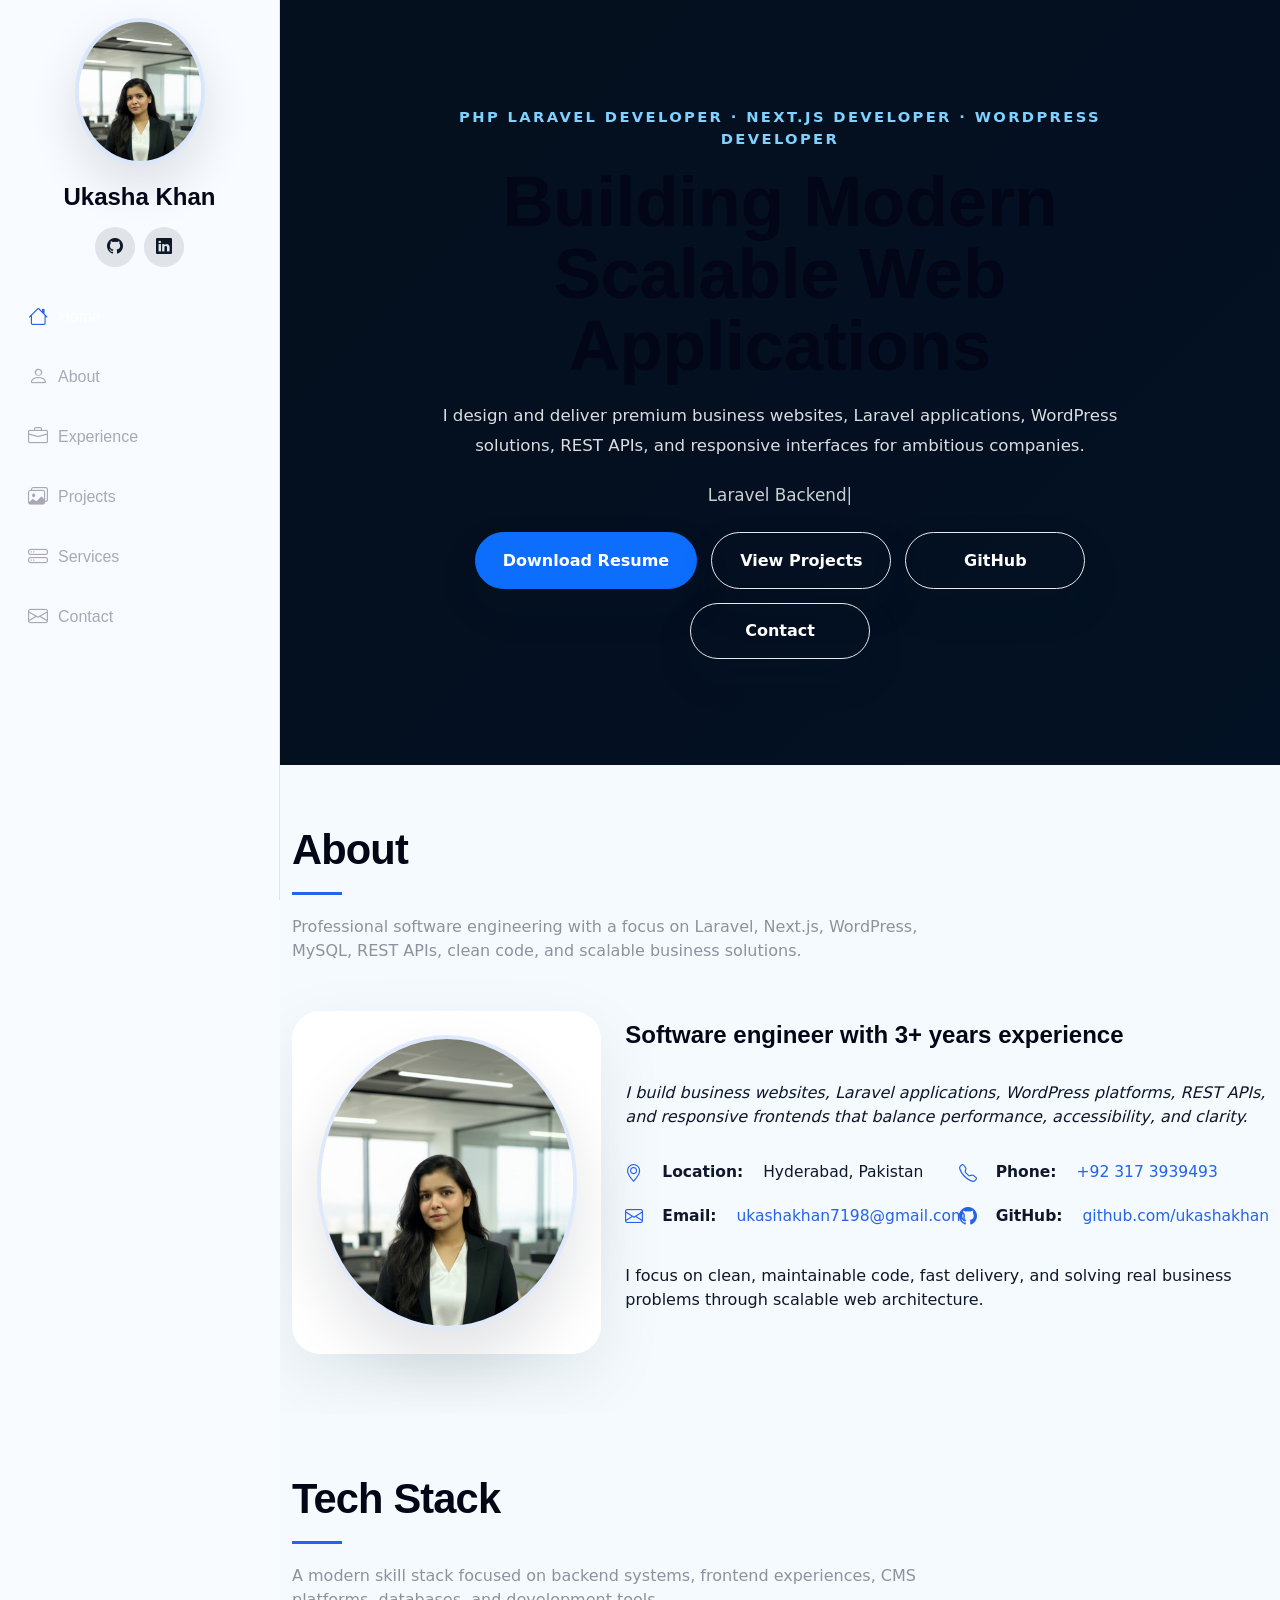
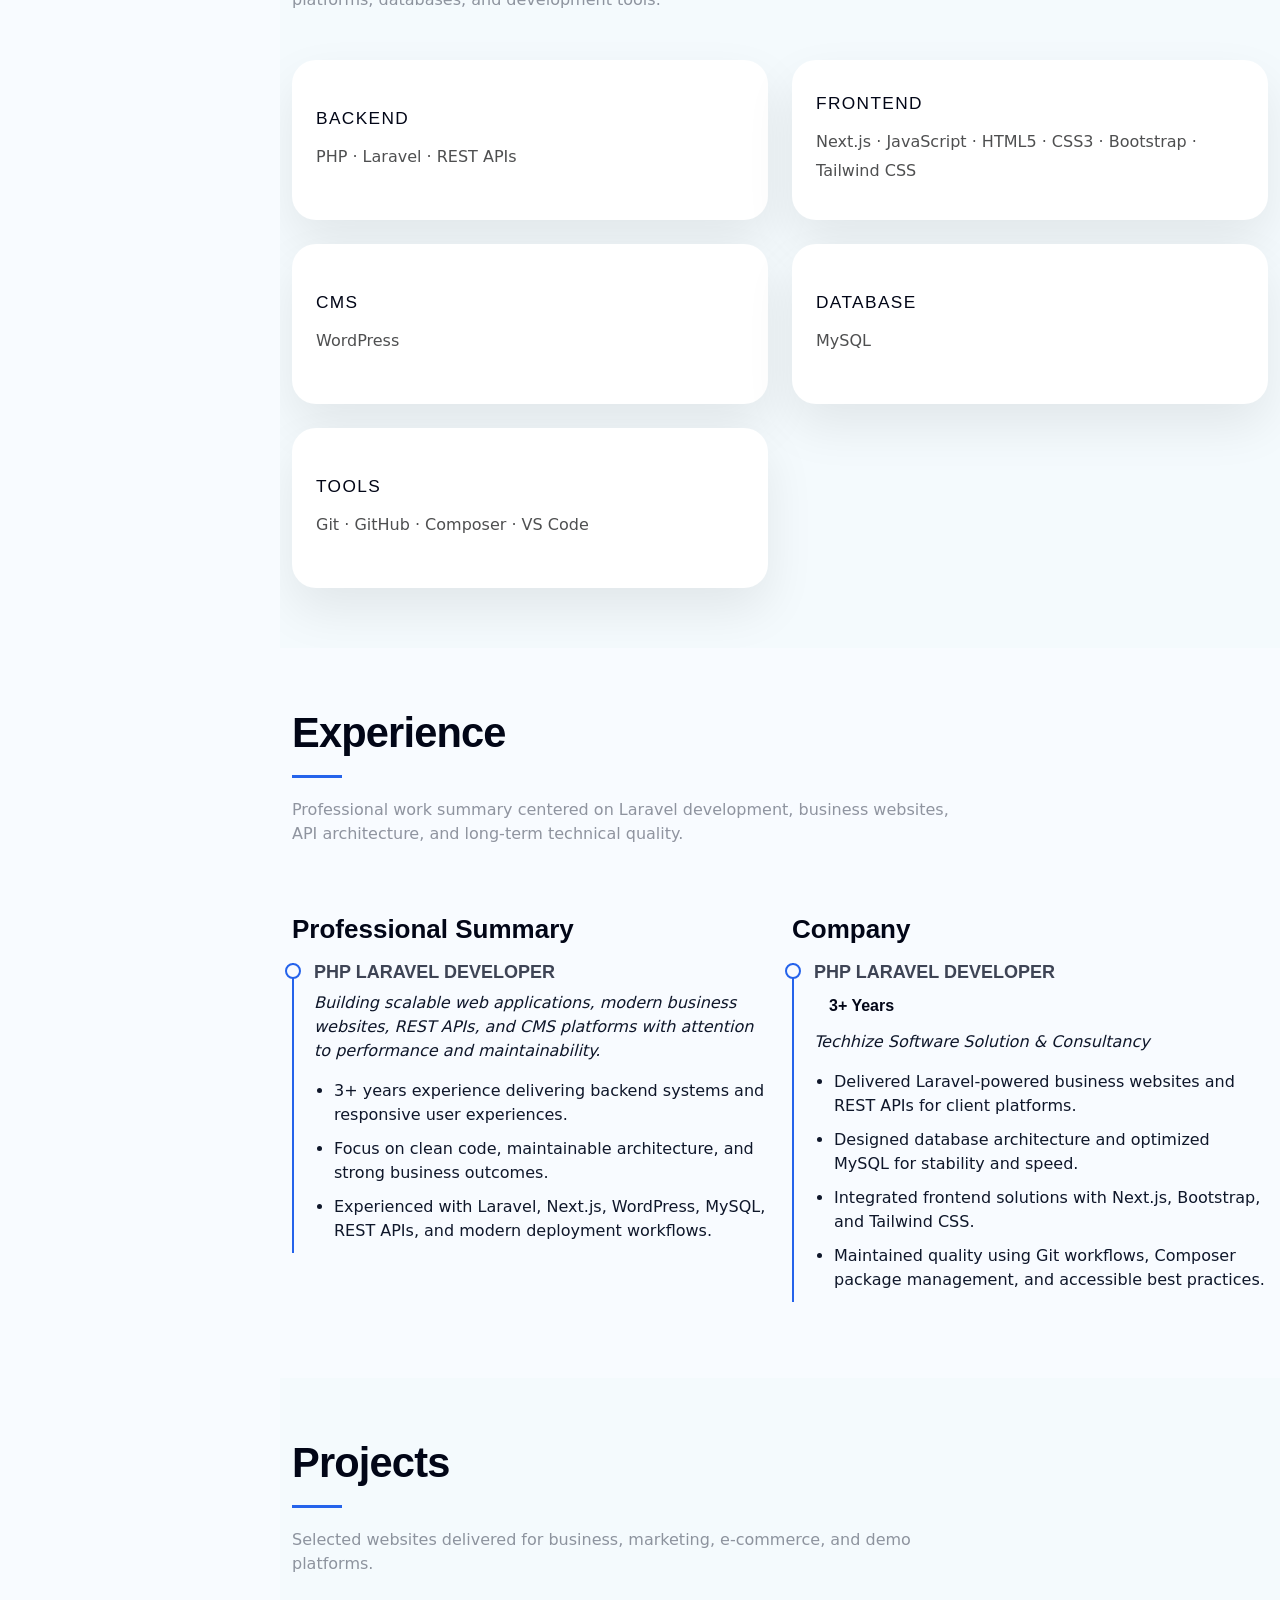
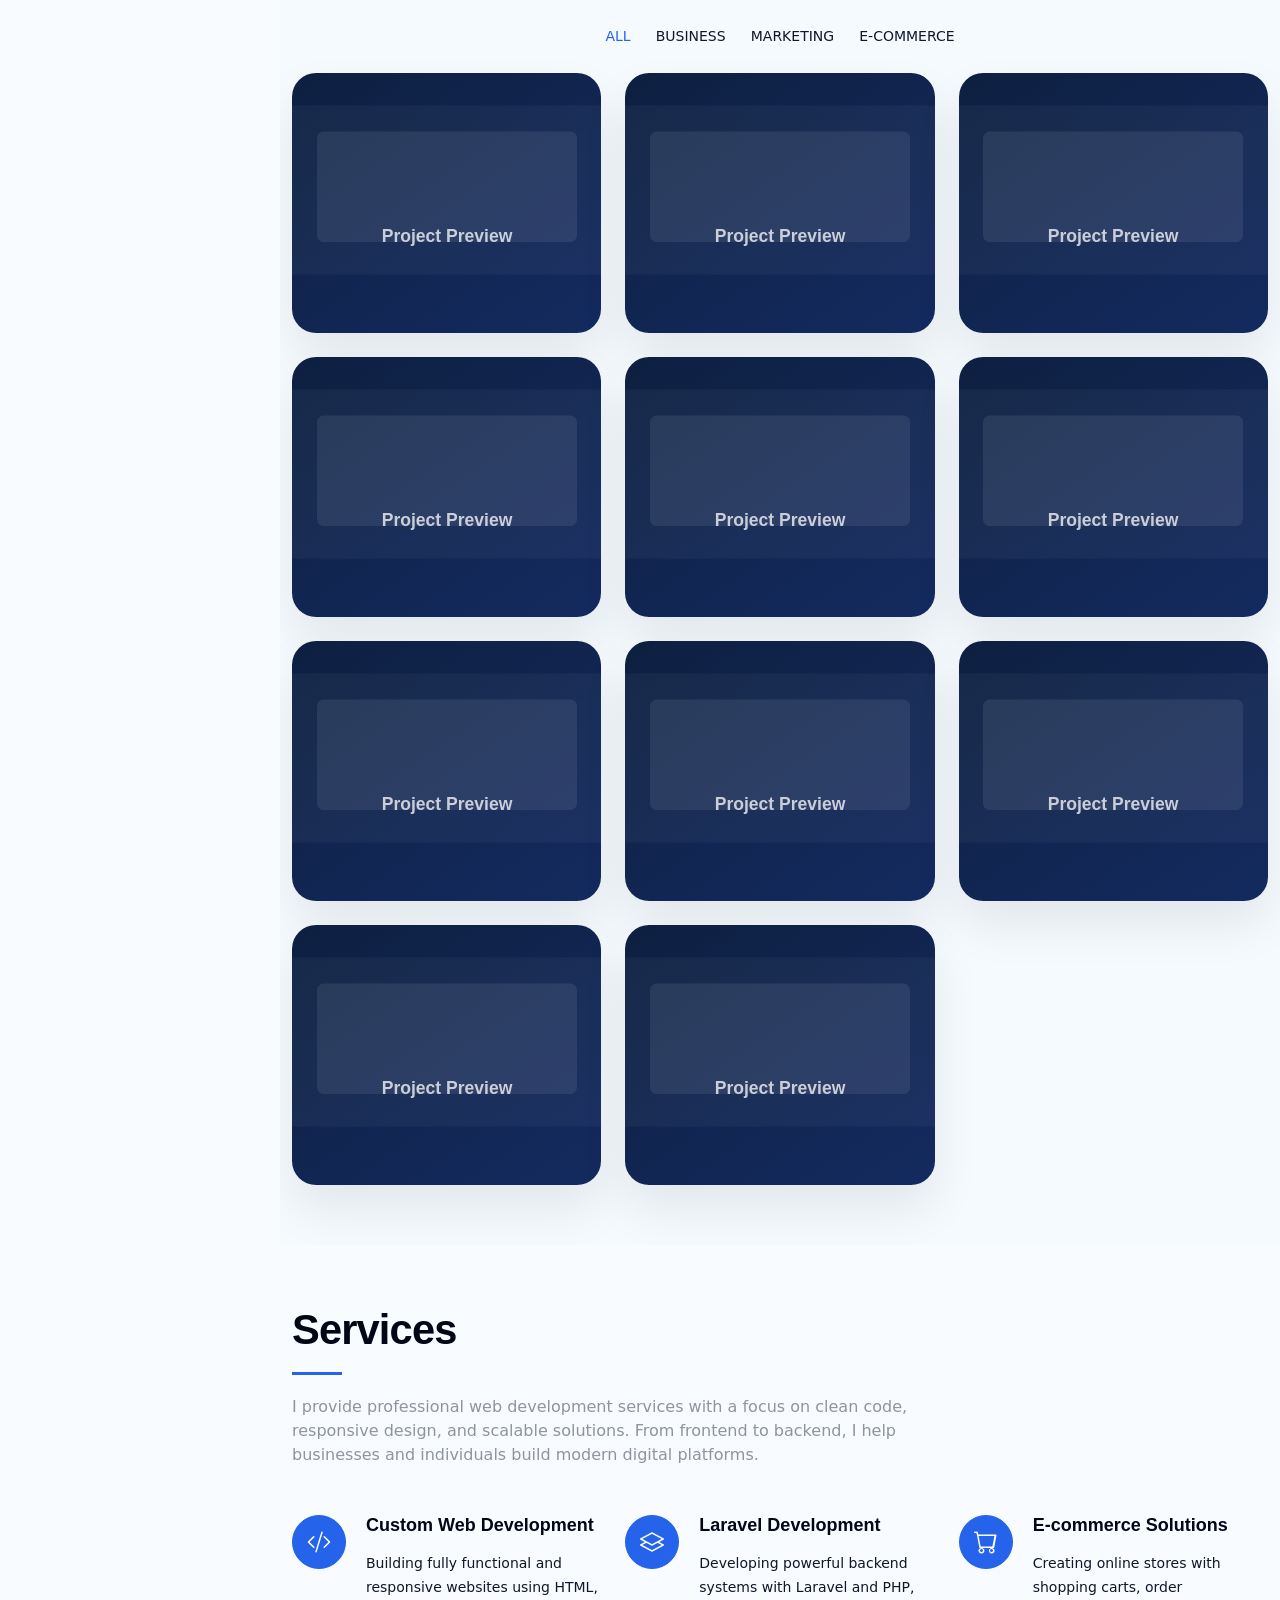
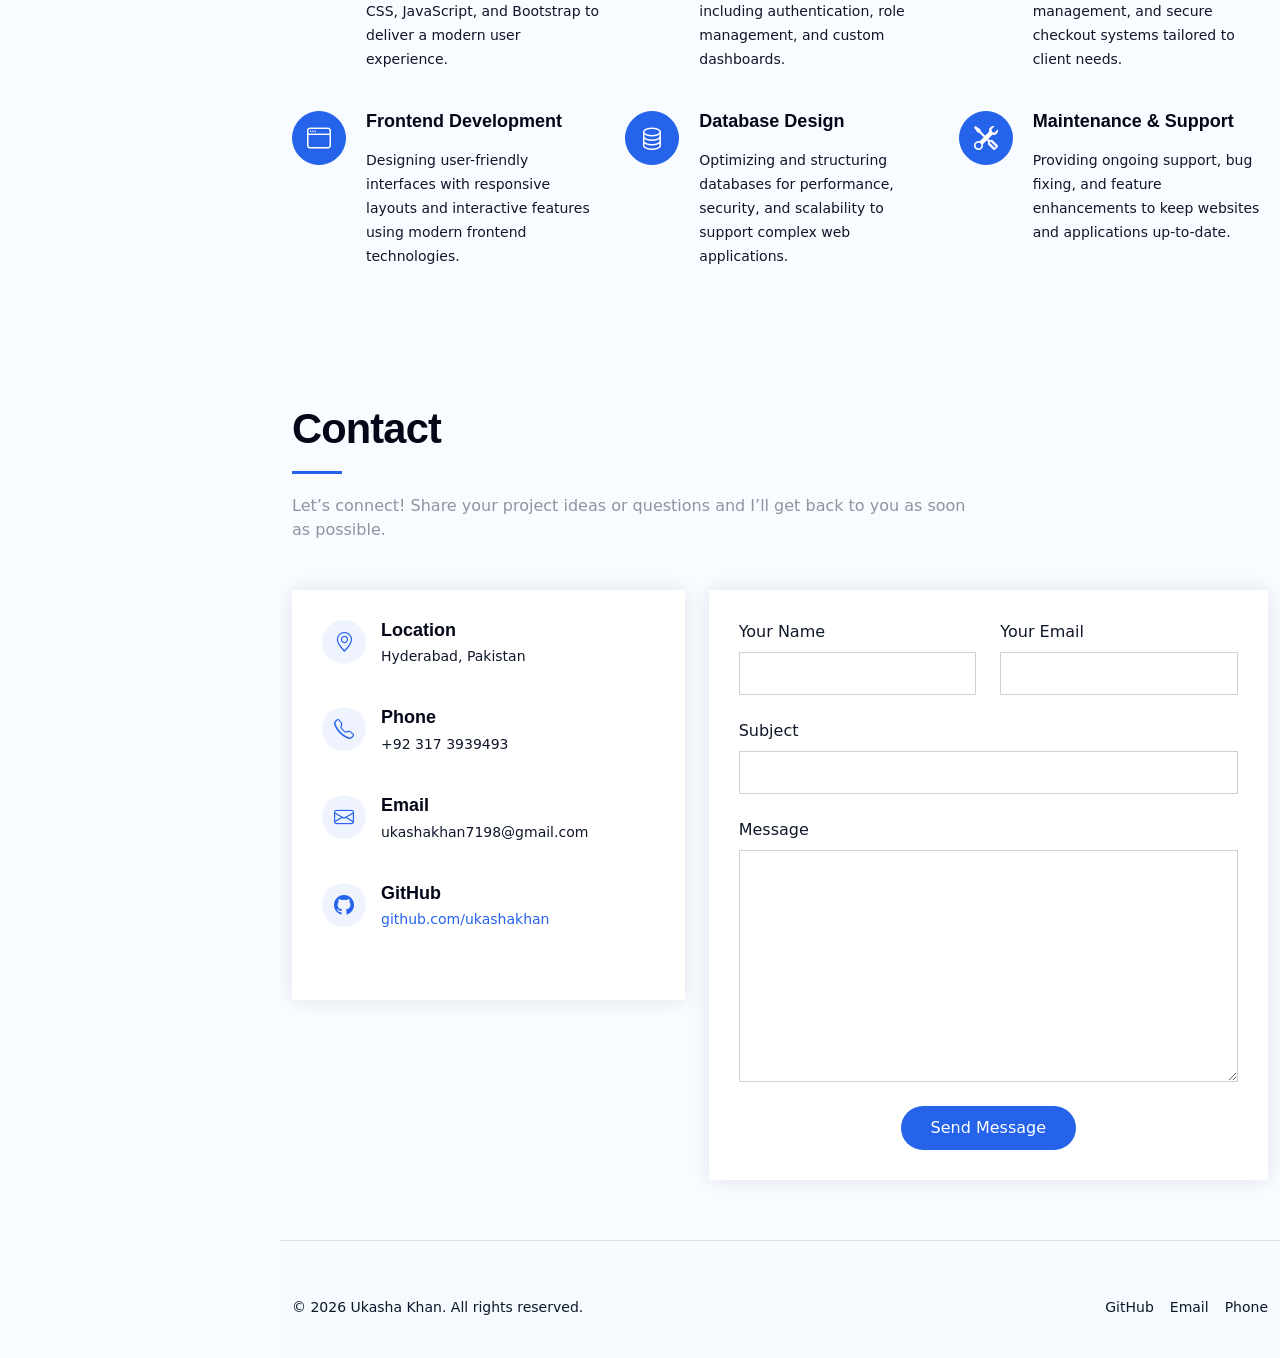
==== commit c448abb6: "updated" ====
--- a/index.html
+++ b/index.html
@@ -4,12 +4,12 @@
 <head>
   <meta charset="utf-8">
   <meta content="width=device-width, initial-scale=1.0" name="viewport">
-  <title>Ukasha Khan | PHP Laravel, Next.js & WordPress Developer</title>
-  <meta content="3+ years building scalable Laravel apps, Next.js business websites, WordPress solutions, and REST APIs for modern digital experiences." name="description">
+  <title>Ukasha Khan | PHP Laravel | Next.js | WordPress</title>
+  <meta content="3+ years building business websites, Laravel applications, WordPress platforms, REST APIs, and responsive digital experiences." name="description">
   <meta content="software engineer, laravel developer, next.js developer, wordpress developer, php, web development, portfolio" name="keywords">
   <meta property="og:type" content="website">
-  <meta property="og:title" content="Ukasha Khan | PHP Laravel, Next.js & WordPress Developer">
-  <meta property="og:description" content="3+ years building scalable Laravel apps, Next.js business websites, WordPress solutions, and REST APIs for modern digital experiences.">
+  <meta property="og:title" content="Ukasha Khan | PHP Laravel | Next.js | WordPress">
+  <meta property="og:description" content="3+ years building business websites, Laravel applications, WordPress platforms, REST APIs, and responsive digital experiences.">
   <meta property="og:image" content="assets/img/my-protfolio-img.jpg">
   <meta property="og:image:alt" content="Portrait of software engineer Ukasha Khan">
   <meta name="twitter:card" content="summary_large_image">
@@ -36,30 +36,28 @@
 
 <body class="index-page">
 
-  <header id="header" class="header dark-background d-flex flex-column">
-    <i class="header-toggle d-xl-none bi bi-list"></i>
+  <header id="header" class="header d-flex flex-column">
+    <i class="header-toggle d-xl-none bi bi-list" aria-label="Toggle navigation"></i>
 
     <div class="profile-img">
-      <img src="assets/img/my-protfolio-img.jpg" alt="" class="img-fluid rounded-circle">
+      <img src="assets/img/my-protfolio-img.jpg" alt="Portrait of Ukasha Khan" class="img-fluid rounded-circle">
     </div>
 
     <a href="index.html" class="logo d-flex align-items-center justify-content-center">
-      <!-- Uncomment the line below if you also wish to use an image logo -->
-      <!-- <img src="assets/img/logo.png" alt=""> -->
       <h1 class="sitename">Ukasha Khan</h1>
     </a>
 
     <div class="social-links text-center">
-      <a href="https://github.com/ukashakhan" class="github" aria-label="GitHub profile"><i class="bi bi-github"></i></a>
-      <a href="https://www.linkedin.com/in/ukasha-khan-b78a3b306" class="linkedin" aria-label="LinkedIn profile"><i class="bi bi-linkedin"></i></a>
+      <a href="https://github.com/ukashakhan" class="github" aria-label="GitHub profile" target="_blank" rel="noreferrer"><i class="bi bi-github"></i></a>
+      <a href="https://www.linkedin.com/in/ukasha-khan-b78a3b306" class="linkedin" aria-label="LinkedIn profile" target="_blank" rel="noreferrer"><i class="bi bi-linkedin"></i></a>
     </div>
 
     <nav id="navmenu" class="navmenu">
       <ul>
-        <li><a href="#hero" class="active"><i class="bi bi-house navicon"></i>Home</a></li>
+        <li><a href="#hero" class="active"><i class="bi bi-house navicon"></i> Home</a></li>
         <li><a href="#about"><i class="bi bi-person navicon"></i> About</a></li>
-        <li><a href="#resume"><i class="bi bi-file-earmark-text navicon"></i> Resume</a></li>
-        <li><a href="#portfolio"><i class="bi bi-images navicon"></i> Portfolio</a></li>
+        <li><a href="#resume"><i class="bi bi-briefcase navicon"></i> Experience</a></li>
+        <li><a href="#portfolio"><i class="bi bi-images navicon"></i> Projects</a></li>
         <li><a href="#services"><i class="bi bi-hdd-stack navicon"></i> Services</a></li>
         <li><a href="#contact"><i class="bi bi-envelope navicon"></i> Contact</a></li>
       </ul>
@@ -70,57 +68,61 @@
   <main class="main">
 
     <!-- Hero Section -->
-    <section id="hero" class="hero section dark-background">
+    <section id="hero" class="hero section">
 
       <div class="container text-center" data-aos="fade-up" data-aos-delay="100">
-        <h2>Ukasha Khan</h2>
-        <p class="hero-subtitle">PHP Laravel Developer · Next.js Developer · WordPress Developer</p>
-        <p class="hero-text">Building Scalable Web Applications & Modern Digital Experiences</p>
-        <p class="typed-wrap"><span class="typed" data-typed-items="Laravel Backend,Next.js Frontend,WordPress CMS,REST APIs,Business Websites"></span></p>
+        <span class="hero-label">PHP Laravel Developer · Next.js Developer · WordPress Developer</span>
+        <h2>Building Modern Scalable Web Applications</h2>
+        <p class="hero-text">I design and deliver premium business websites, Laravel applications, WordPress solutions, REST APIs, and responsive interfaces for ambitious companies.</p>
+        <p class="typed-wrap"><span class="typed" data-typed-items="Laravel Backend,Next.js Frontend,WordPress CMS,REST APIs,MySQL Systems"></span></p>
         <div class="hero-buttons mt-4">
-          <a href="#portfolio" class="btn btn-primary btn-hero me-2">View Portfolio</a>
-          <a href="assets/files/resume.pdf" class="btn btn-outline-light btn-hero" download>Download Resume</a>
+          <a href="assets/files/resume.pdf" class="btn btn-primary btn-hero" download aria-label="Download resume">Download Resume</a>
+          <a href="#portfolio" class="btn btn-outline-light btn-hero" aria-label="View projects">View Projects</a>
+          <a href="https://github.com/ukashakhan" class="btn btn-outline-light btn-hero" target="_blank" rel="noreferrer" aria-label="Open GitHub profile">GitHub</a>
+          <a href="#contact" class="btn btn-outline-light btn-hero" aria-label="Contact">Contact</a>
         </div>
       </div>
 
     </section><!-- /Hero Section -->
 
     <!-- About Section -->
-    <section id="about" class="about section">
+    <section id="about" class="about section light-background">
 
       <!-- Section Title -->
       <div class="container section-title" data-aos="fade-up">
         <h2>About</h2>
-        <p>Experienced software engineer delivering modern business websites, Laravel APIs, Next.js interfaces, and WordPress solutions for growth-focused clients.</p>
+        <p>Professional software engineering with a focus on Laravel, Next.js, WordPress, MySQL, REST APIs, clean code, and scalable business solutions.</p>
       </div><!-- End Section Title -->
 
       <div class="container" data-aos="fade-up" data-aos-delay="100">
 
         <div class="row gy-4 justify-content-center align-items-center">
           <div class="col-lg-4">
-            <img src="assets/img/my-protfolio-img.jpg" class="img-fluid rounded-4" alt="Portrait of Ukasha Khan">
+            <div class="profile-card" data-aos="fade-up" data-aos-delay="150">
+              <img src="assets/img/my-protfolio-img.jpg" alt="Portrait of Ukasha Khan" class="img-fluid rounded-circle profile-image">
+            </div>
           </div>
           <div class="col-lg-8 content">
             <h2 class="mb-3">Software engineer with 3+ years experience</h2>
             <p class="fst-italic py-3">
-              I build scalable web applications and modern digital experiences using Laravel, Next.js, WordPress, and REST APIs. My focus is on clean architecture, responsive design, and strong business results.
+              I build business websites, Laravel applications, WordPress platforms, REST APIs, and responsive frontends that balance performance, accessibility, and clarity.
             </p>
             <div class="row contact-summary">
               <div class="col-md-6">
                 <ul>
                   <li><i class="bi bi-geo-alt"></i> <strong>Location:</strong> <span>Hyderabad, Pakistan</span></li>
-                  <li><i class="bi bi-envelope"></i> <strong>Email:</strong> <span>ukashakhan7198@gmail.com</span></li>
+                  <li><i class="bi bi-envelope"></i> <strong>Email:</strong> <span><a href="mailto:ukashakhan7198@gmail.com">ukashakhan7198@gmail.com</a></span></li>
                 </ul>
               </div>
               <div class="col-md-6">
                 <ul>
-                  <li><i class="bi bi-telephone"></i> <strong>Phone:</strong> <span>+92 317 3939493</span></li>
-                  <li><i class="bi bi-github"></i> <strong>GitHub:</strong> <span><a href="https://github.com/ukashakhan">github.com/ukashakhan</a></span></li>
+                  <li><i class="bi bi-telephone"></i> <strong>Phone:</strong> <span><a href="tel:+923173939493">+92 317 3939493</a></span></li>
+                  <li><i class="bi bi-github"></i> <strong>GitHub:</strong> <span><a href="https://github.com/ukashakhan" target="_blank" rel="noreferrer">github.com/ukashakhan</a></span></li>
                 </ul>
               </div>
             </div>
             <p class="py-3">
-              My experience includes end-to-end business websites, backend architecture, integrations, and optimizing user flows for fast, reliable digital products.
+              I focus on clean, maintainable code, fast delivery, and solving real business problems through scalable web architecture.
             </p>
           </div>
         </div>
@@ -180,7 +182,7 @@
 
       <!-- Section Title -->
       <div class="container section-title" data-aos="fade-up">
-        <h2>Skills</h2>
+        <h2>Tech Stack</h2>
         <p>A modern skill stack focused on backend systems, frontend experiences, CMS platforms, databases, and development tools.</p>
       </div><!-- End Section Title -->
 
@@ -190,7 +192,7 @@
           <div class="col-lg-6" data-aos="fade-up" data-aos-delay="150">
             <div class="skill-card">
               <h3>Backend</h3>
-              <p>PHP · Laravel</p>
+              <p>PHP · Laravel · REST APIs</p>
             </div>
           </div>
           <div class="col-lg-6" data-aos="fade-up" data-aos-delay="200">
@@ -228,8 +230,8 @@
 
       <!-- Section Title -->
       <div class="container section-title" data-aos="fade-up">
-        <h2>Resume</h2>
-        <p>Professional timeline and experience focused on scalable Laravel backends, Next.js frontend systems, WordPress platforms, and business websites.</p>
+        <h2>Experience</h2>
+        <p>Professional work summary centered on Laravel development, business websites, API architecture, and long-term technical quality.</p>
       </div><!-- End Section Title -->
 
       <div class="container">
@@ -239,35 +241,27 @@
           <div class="col-lg-6" data-aos="fade-up" data-aos-delay="100">
             <h3 class="resume-title">Professional Summary</h3>
             <div class="resume-item pb-0">
-              <h4>PHP Laravel & Next.js Developer</h4>
-              <p><em>Building scalable web applications, modern business websites, REST APIs, and CMS solutions with attention to performance, maintainability, and user experience.</em></p>
+              <h4>PHP Laravel Developer</h4>
+              <p><em>Building scalable web applications, modern business websites, REST APIs, and CMS platforms with attention to performance and maintainability.</em></p>
               <ul>
-                <li>3+ years experience delivering backend systems and responsive interfaces.</li>
-                <li>Skilled in Laravel, Next.js, WordPress, REST APIs, and MySQL.</li>
-                <li>Experienced in Git workflows, Composer package management, and VS Code developer environments.</li>
+                <li>3+ years experience delivering backend systems and responsive user experiences.</li>
+                <li>Focus on clean code, maintainable architecture, and strong business outcomes.</li>
+                <li>Experienced with Laravel, Next.js, WordPress, MySQL, REST APIs, and modern deployment workflows.</li>
               </ul>
             </div>
-
-            <h3 class="resume-title">Education</h3>
-            <div class="resume-item">
-              <h4>Bachelor of Science in Software Engineering</h4>
-              <h5>2025 – Present</h5>
-              <p><em>Virtual University of Pakistan</em></p>
-              <p>Coursework in web development, databases, and software architecture.</p>
-            </div>
           </div>
 
           <div class="col-lg-6" data-aos="fade-up" data-aos-delay="200">
-            <h3 class="resume-title">Experience</h3>
+            <h3 class="resume-title">Company</h3>
             <div class="resume-item">
               <h4>PHP Laravel Developer</h4>
-              <h5>2021 – Present</h5>
+              <h5>3+ Years</h5>
               <p><em>Techhize Software Solution & Consultancy</em></p>
               <ul>
                 <li>Delivered Laravel-powered business websites and REST APIs for client platforms.</li>
-                <li>Implemented database architecture and MySQL optimization for performance.</li>
-                <li>Collaborated on frontend workflows with Next.js, Bootstrap, and Tailwind CSS.</li>
-                <li>Maintained code quality using Git, Composer, and structured deployment processes.</li>
+                <li>Designed database architecture and optimized MySQL for stability and speed.</li>
+                <li>Integrated frontend solutions with Next.js, Bootstrap, and Tailwind CSS.</li>
+                <li>Maintained quality using Git workflows, Composer package management, and accessible best practices.</li>
               </ul>
             </div>
           </div>
@@ -283,8 +277,8 @@
 
       <!-- Section Title -->
       <div class="container section-title" data-aos="fade-up">
-        <h2>Portfolio</h2>
-        <p>Selected live websites built with Laravel, Next.js, WordPress, and business-first UX. Browse actual site links and discover modern digital experiences.</p>
+        <h2>Projects</h2>
+        <p>Selected websites delivered for business, marketing, e-commerce, and demo platforms.</p>
       </div><!-- End Section Title -->
 
       <div class="container">
@@ -294,15 +288,15 @@
           <ul class="portfolio-filters isotope-filters" data-aos="fade-up" data-aos-delay="100">
             <li data-filter="*" class="filter-active">All</li>
             <li data-filter=".filter-business">Business</li>
-            <li data-filter=".filter-wordpress">WordPress</li>
             <li data-filter=".filter-marketing">Marketing</li>
+            <li data-filter=".filter-ecommerce">E-commerce</li>
           </ul><!-- End Portfolio Filters -->
 
           <div class="row gy-4 isotope-container" data-aos="fade-up" data-aos-delay="200">
 
             <div class="col-lg-4 col-md-6 portfolio-item isotope-item filter-business">
               <div class="portfolio-content h-100">
-                <img src="assets/images/project-placeholder.svg" class="img-fluid" alt="Neo Osaka preview">
+                <img src="assets/images/project-placeholder.svg" loading="lazy" class="img-fluid" alt="Neo Osaka business website preview">
                 <div class="portfolio-info">
                   <h4>Neo Osaka</h4>
                   <p>Business Website</p>
@@ -313,7 +307,7 @@
 
             <div class="col-lg-4 col-md-6 portfolio-item isotope-item filter-marketing">
               <div class="portfolio-content h-100">
-                <img src="assets/images/project-placeholder.svg" class="img-fluid" alt="ZOH Bites preview">
+                <img src="assets/images/project-placeholder.svg" loading="lazy" class="img-fluid" alt="ZOH Bites marketing website preview">
                 <div class="portfolio-info">
                   <h4>ZOH Bites</h4>
                   <p>Marketing Website</p>
@@ -324,7 +318,7 @@
 
             <div class="col-lg-4 col-md-6 portfolio-item isotope-item filter-business">
               <div class="portfolio-content h-100">
-                <img src="assets/images/project-placeholder.svg" class="img-fluid" alt="Saraya Al Haddad preview">
+                <img src="assets/images/project-placeholder.svg" loading="lazy" class="img-fluid" alt="Saraya Al Haddad business website preview">
                 <div class="portfolio-info">
                   <h4>Saraya Al Haddad</h4>
                   <p>Business Website</p>
@@ -335,7 +329,7 @@
 
             <div class="col-lg-4 col-md-6 portfolio-item isotope-item filter-marketing">
               <div class="portfolio-content h-100">
-                <img src="assets/images/project-placeholder.svg" class="img-fluid" alt="Momentum QR preview">
+                <img src="assets/images/project-placeholder.svg" loading="lazy" class="img-fluid" alt="Momentum QR landing page preview">
                 <div class="portfolio-info">
                   <h4>Momentum QR</h4>
                   <p>Landing Page</p>
@@ -346,7 +340,7 @@
 
             <div class="col-lg-4 col-md-6 portfolio-item isotope-item filter-business">
               <div class="portfolio-content h-100">
-                <img src="assets/images/project-placeholder.svg" class="img-fluid" alt="Petals & Wrap preview">
+                <img src="assets/images/project-placeholder.svg" loading="lazy" class="img-fluid" alt="Petals & Wrap business website preview">
                 <div class="portfolio-info">
                   <h4>Petals & Wrap</h4>
                   <p>Business Website</p>
@@ -357,7 +351,7 @@
 
             <div class="col-lg-4 col-md-6 portfolio-item isotope-item filter-business">
               <div class="portfolio-content h-100">
-                <img src="assets/images/project-placeholder.svg" class="img-fluid" alt="Majora preview">
+                <img src="assets/images/project-placeholder.svg" loading="lazy" class="img-fluid" alt="Majora business website preview">
                 <div class="portfolio-info">
                   <h4>Majora</h4>
                   <p>Business Website</p>
@@ -368,7 +362,7 @@
 
             <div class="col-lg-4 col-md-6 portfolio-item isotope-item filter-marketing">
               <div class="portfolio-content h-100">
-                <img src="assets/images/project-placeholder.svg" class="img-fluid" alt="Link Lounge Cafe preview">
+                <img src="assets/images/project-placeholder.svg" loading="lazy" class="img-fluid" alt="Link Lounge Cafe marketing website preview">
                 <div class="portfolio-info">
                   <h4>Link Lounge Cafe</h4>
                   <p>Marketing Website</p>
@@ -379,7 +373,7 @@
 
             <div class="col-lg-4 col-md-6 portfolio-item isotope-item filter-business">
               <div class="portfolio-content h-100">
-                <img src="assets/images/project-placeholder.svg" class="img-fluid" alt="Momentum Tech preview">
+                <img src="assets/images/project-placeholder.svg" loading="lazy" class="img-fluid" alt="Momentum Tech business website preview">
                 <div class="portfolio-info">
                   <h4>Momentum Tech</h4>
                   <p>Business Website</p>
@@ -390,7 +384,7 @@
 
             <div class="col-lg-4 col-md-6 portfolio-item isotope-item filter-business">
               <div class="portfolio-content h-100">
-                <img src="assets/images/project-placeholder.svg" class="img-fluid" alt="Core Momentum preview">
+                <img src="assets/images/project-placeholder.svg" loading="lazy" class="img-fluid" alt="Core Momentum business website preview">
                 <div class="portfolio-info">
                   <h4>Core Momentum</h4>
                   <p>Business Website</p>
@@ -399,9 +393,9 @@
               </div>
             </div><!-- End Portfolio Item -->
 
-            <div class="col-lg-4 col-md-6 portfolio-item isotope-item filter-business">
-              <div class="portfolio-content h-100">
-                <img src="assets/images/project-placeholder.svg" class="img-fluid" alt="Costless Hub preview">
+            <div class="col-lg-4 col-md-6 portfolio-item isotope-item filter-ecommerce">
+              <div class="portfolio-content h-100">
+                <img src="assets/images/project-placeholder.svg" loading="lazy" class="img-fluid" alt="Costless Hub e-commerce website preview">
                 <div class="portfolio-info">
                   <h4>Costless Hub</h4>
                   <p>E-commerce Website</p>
@@ -412,7 +406,7 @@
 
             <div class="col-lg-4 col-md-6 portfolio-item isotope-item filter-business">
               <div class="portfolio-content h-100">
-                <img src="assets/images/project-placeholder.svg" class="img-fluid" alt="Hostinger Demo preview">
+                <img src="assets/images/project-placeholder.svg" loading="lazy" class="img-fluid" alt="Hostinger Demo website preview">
                 <div class="portfolio-info">
                   <h4>Hostinger Demo</h4>
                   <p>Demo Website</p>
@@ -715,8 +709,13 @@
   <footer id="footer" class="footer position-relative light-background">
 
     <div class="container">
-      <div class="copyright text-center ">
-        <p>© <span>Copyright</span> <strong class="px-1 sitename">Portfolio</strong> <span>All Rights Reserved</span></p>
+      <div class="footer-content">
+        <p class="mb-0">© 2026 Ukasha Khan. All rights reserved.</p>
+        <div class="footer-links">
+          <a href="https://github.com/ukashakhan" target="_blank" rel="noreferrer">GitHub</a>
+          <a href="mailto:ukashakhan7198@gmail.com">Email</a>
+          <a href="tel:+923173939493">Phone</a>
+        </div>
       </div>
     </div>
 
--- a/assets/css/main.css
+++ b/assets/css/main.css
@@ -19,10 +19,10 @@
 
 /* Global Colors - The following color variables are used throughout the website. Updating them here will change the color scheme of the entire website */
 :root { 
-  --background-color: #ffffff; /* Background color for the entire website, including individual sections */
-  --default-color: #272829; /* Default color used for the majority of the text content across the entire website */
-  --heading-color: #050d18; /* Color for headings, subheadings and title throughout the website */
-  --accent-color: #149ddd; /* Accent color that represents your brand on the website. It's used for buttons, links, and other elements that need to stand out */
+  --background-color: #f8fbff; /* Background color for the entire website, including individual sections */
+  --default-color: #0f172a; /* Default color used for the majority of the text content across the entire website */
+  --heading-color: #020617; /* Color for headings, subheadings and title throughout the website */
+  --accent-color: #2563eb; /* Accent color that represents your brand on the website. It's used for buttons, links, and other elements that need to stand out */
   --surface-color: #ffffff; /* The surface color is used as a background of boxed elements within sections, such as cards, icon boxes, or other elements that require a visual separation from the global background. */
   --contrast-color: #ffffff; /* Contrast color for text, ensuring readability against backgrounds of accent, heading, or default colors. */
 }
@@ -149,8 +149,8 @@
   top: 0;
   left: 0;
   bottom: 0;
-  padding: 0 15px;
-  width: 300px;
+  padding: 0 18px;
+  width: 280px;
   transition: all ease-in-out 0.3s;
   overflow-y: auto;
   z-index: 997;
@@ -158,10 +158,11 @@
 }
 
 .header .profile-img img {
-  margin: 15px auto;
+  margin: 18px auto;
   display: block;
-  width: 120px;
-  border: 8px solid color-mix(in srgb, var(--default-color), transparent 85%);
+  width: 130px;
+  border: 4px solid rgba(37, 99, 235, 0.14);
+  box-shadow: 0 20px 50px rgba(15, 23, 42, 0.12);
 }
 
 .header .logo {
@@ -209,7 +210,7 @@
 
   .header~main,
   .header~#footer {
-    margin-left: 300px;
+    margin-left: 280px;
   }
 }
 
@@ -566,6 +567,113 @@
   text-decoration: none;
 }
 
+.hero-label {
+  margin-bottom: 16px;
+  display: inline-block;
+  font-size: 0.92rem;
+  font-weight: 700;
+  letter-spacing: 0.16em;
+  text-transform: uppercase;
+  color: #7fd1ff;
+}
+
+.btn-hero {
+  min-width: 180px;
+  padding: 0.95rem 1.7rem;
+  border-radius: 999px;
+  font-weight: 600;
+  box-shadow: 0 18px 40px rgba(15, 23, 42, 0.12);
+  transition: transform 0.25s ease, box-shadow 0.25s ease, background 0.25s ease;
+}
+
+.btn-hero:hover {
+  transform: translateY(-1px);
+}
+
+.profile-card {
+  max-width: 320px;
+  margin: 0 auto;
+  padding: 24px;
+  background: var(--surface-color);
+  border-radius: 28px;
+  box-shadow: 0 24px 70px rgba(15, 23, 42, 0.08);
+}
+
+.profile-card .profile-image {
+  width: 100%;
+  max-width: 260px;
+  margin: 0 auto;
+  display: block;
+  border: 4px solid rgba(37, 99, 235, 0.14);
+  box-shadow: 0 30px 60px rgba(15, 23, 42, 0.12);
+}
+
+.section-title {
+  padding-bottom: 48px;
+}
+
+.section-title h2 {
+  font-size: clamp(2rem, 4vw, 2.6rem);
+  letter-spacing: -0.02em;
+}
+
+.section-title p {
+  color: color-mix(in srgb, var(--default-color), transparent 55%);
+  max-width: 680px;
+}
+
+.portfolio .portfolio-content .portfolio-info {
+  opacity: 0;
+  transform: translateY(16px);
+  position: absolute;
+  inset: 0;
+  z-index: 3;
+  transition: all ease-in-out 0.35s;
+  background: linear-gradient(180deg, rgba(3, 12, 27, 0.72), rgba(3, 12, 27, 0.92));
+  padding: 24px;
+  display: flex;
+  flex-direction: column;
+  justify-content: flex-end;
+  align-items: flex-start;
+}
+
+.portfolio .portfolio-content:hover .portfolio-info {
+  opacity: 1;
+  transform: translateY(0);
+}
+
+.footer .footer-content {
+  display: flex;
+  flex-wrap: wrap;
+  align-items: center;
+  justify-content: space-between;
+  gap: 1rem;
+  padding-top: 16px;
+}
+
+.footer .footer-links {
+  display: flex;
+  flex-wrap: wrap;
+  gap: 1rem;
+  justify-content: center;
+}
+
+.footer .footer-links a {
+  color: var(--default-color);
+  transition: color 0.25s ease;
+}
+
+.footer .footer-links a:hover {
+  color: var(--accent-color);
+}
+
+@media (max-width: 768px) {
+  .footer .footer-content {
+    flex-direction: column;
+    text-align: center;
+  }
+}
+
 .skills .skill-card {
   padding: 28px 24px;
   border-radius: 24px;
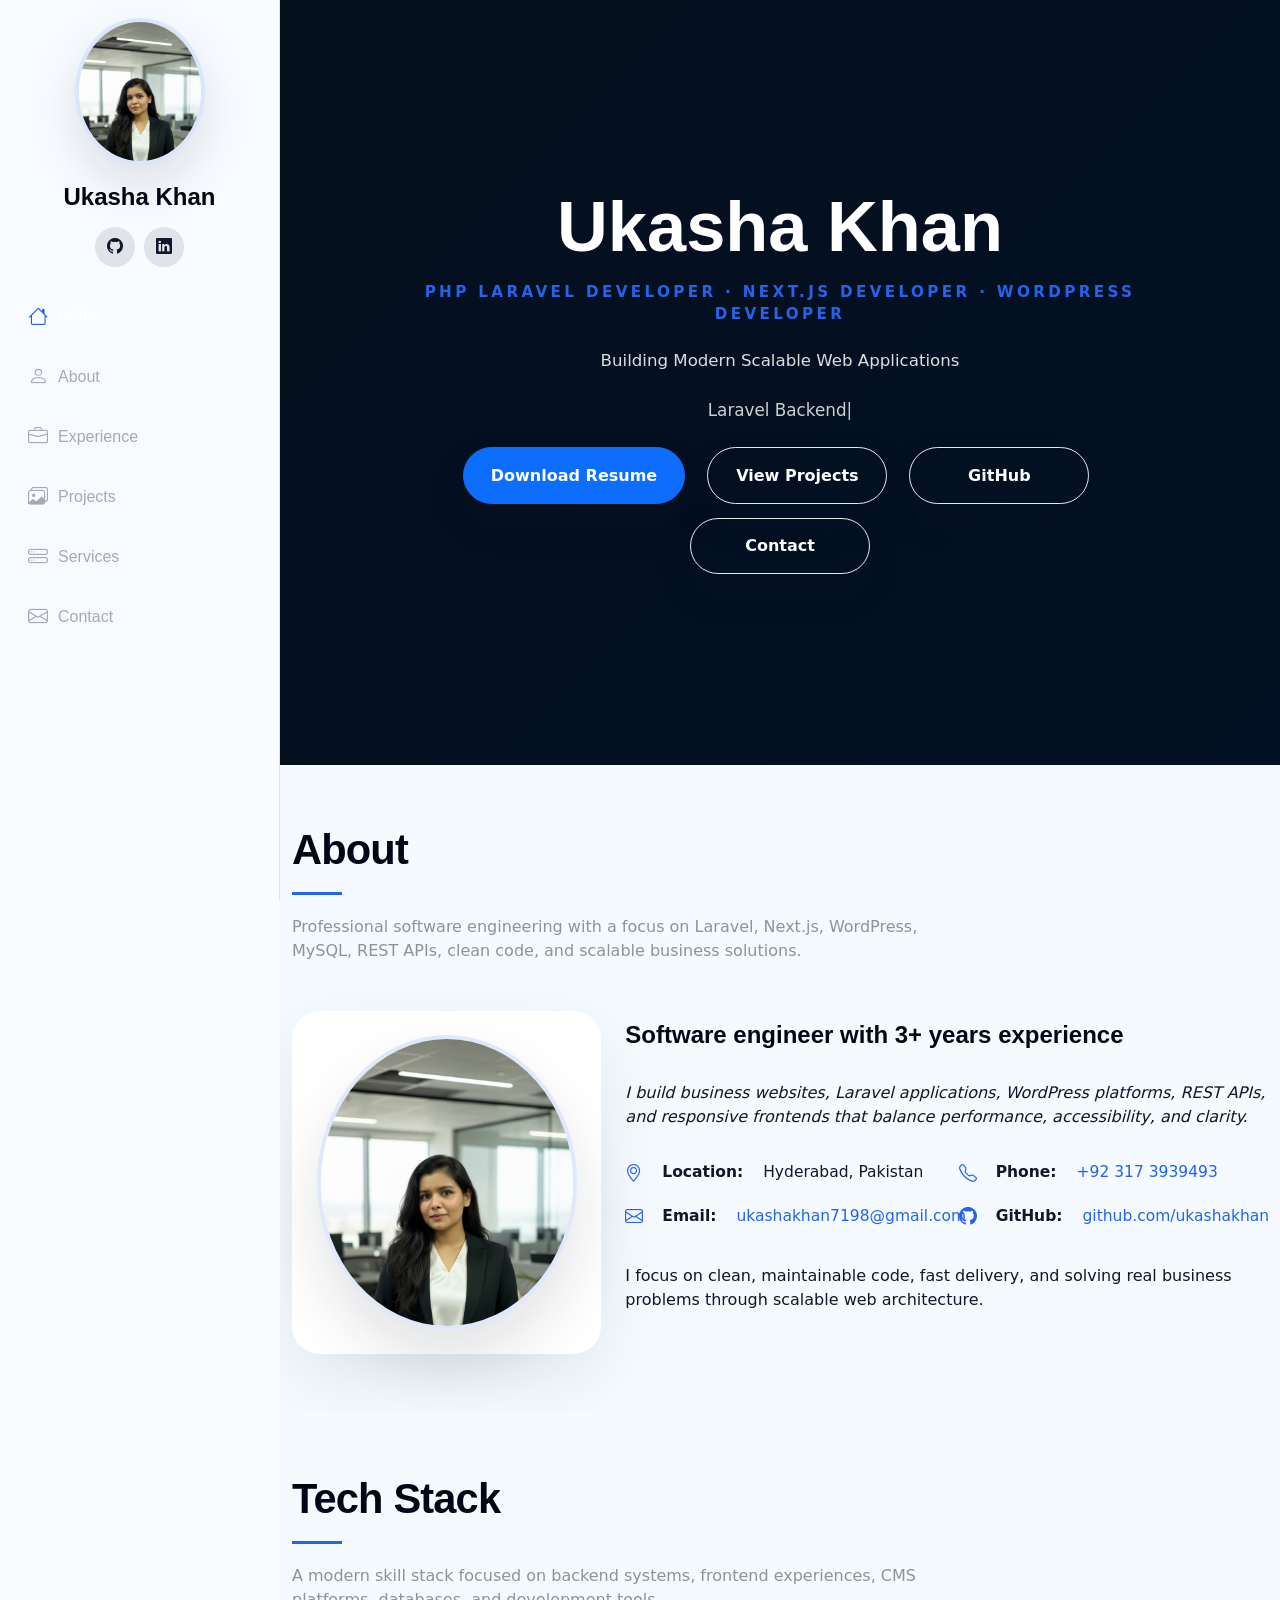
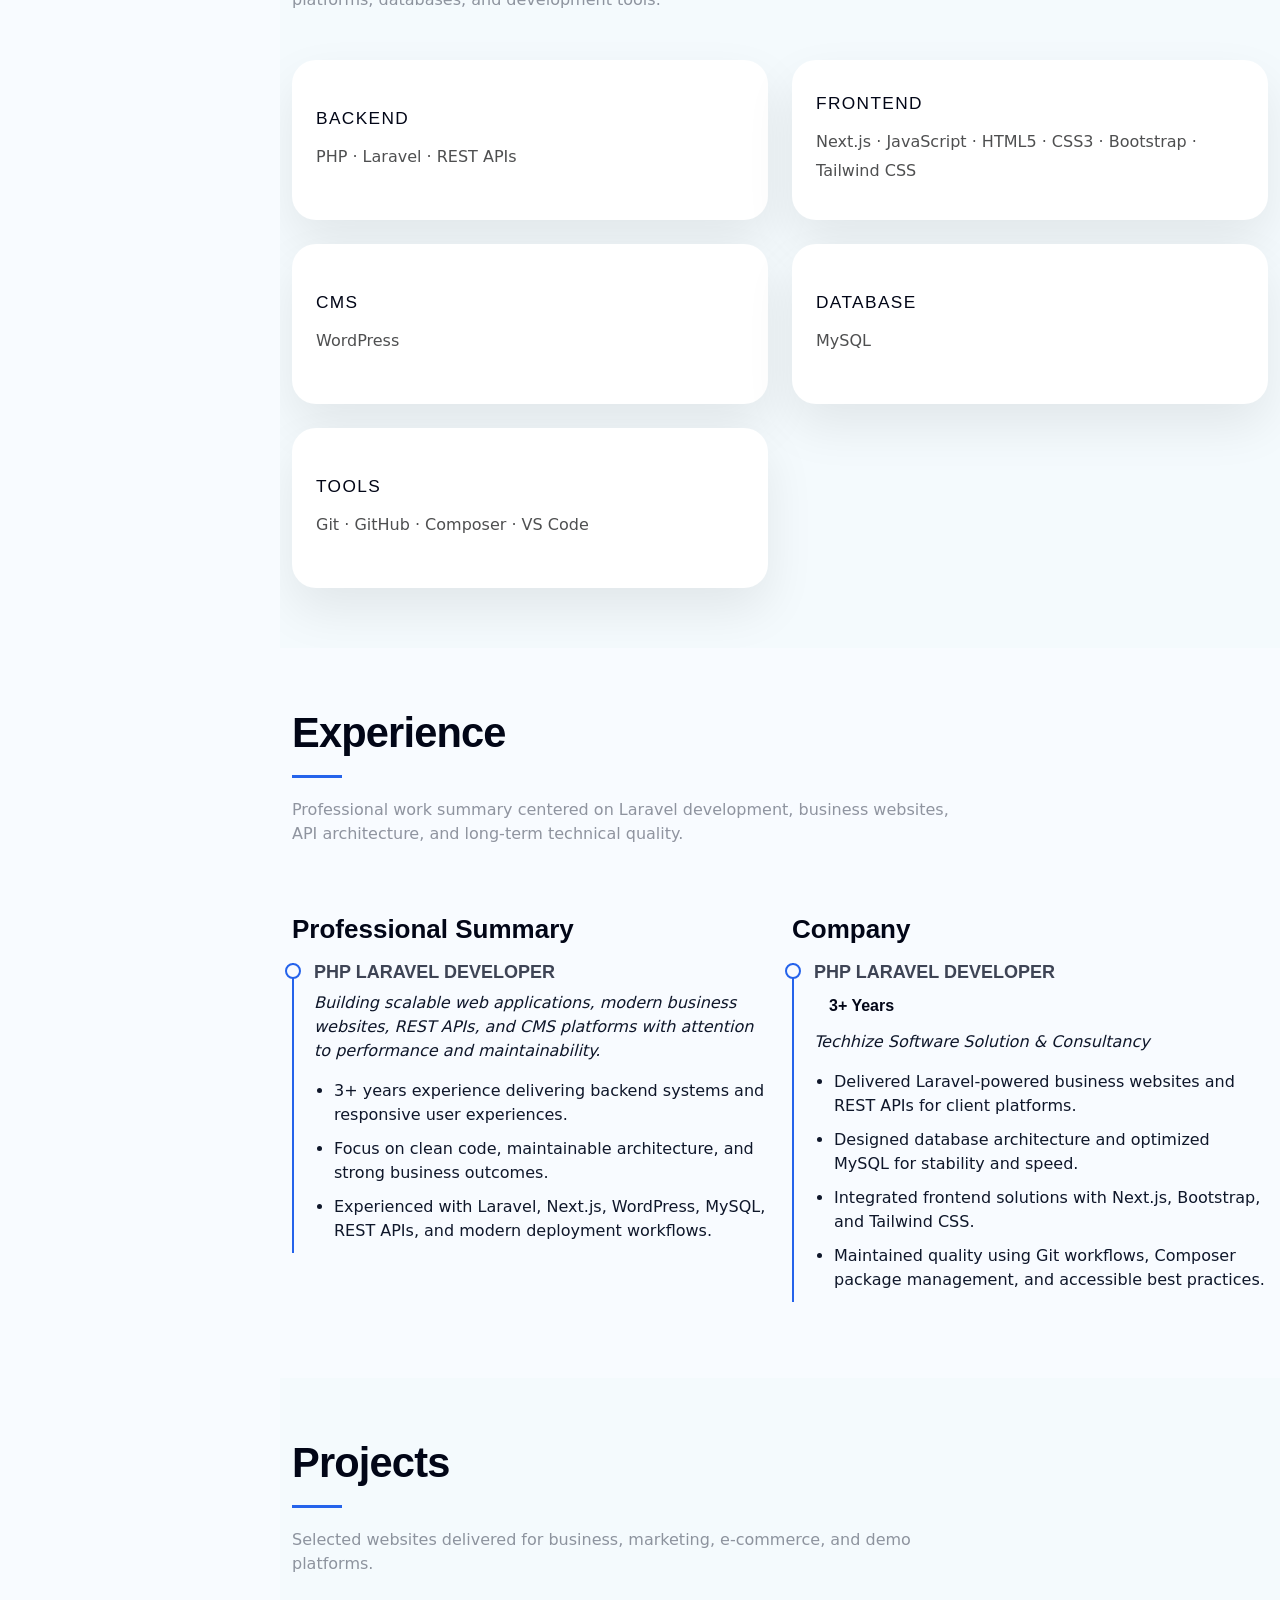
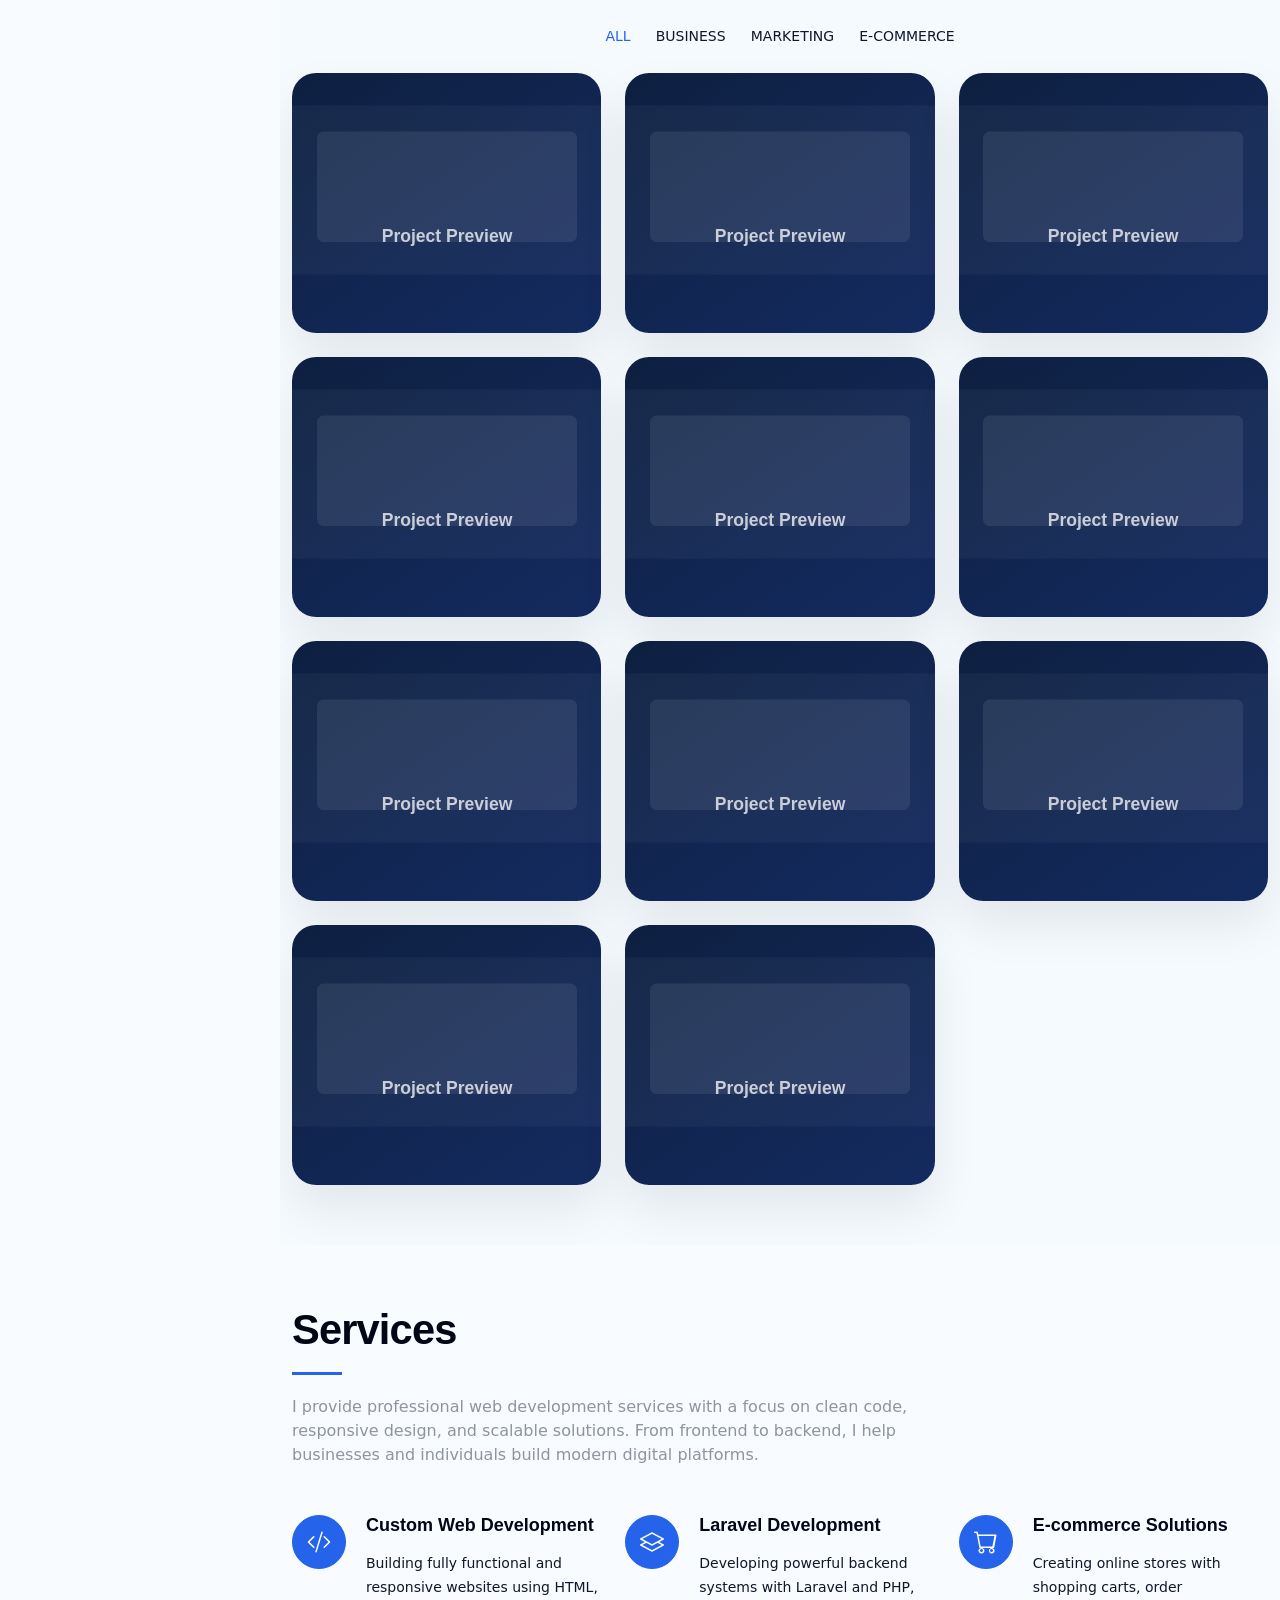
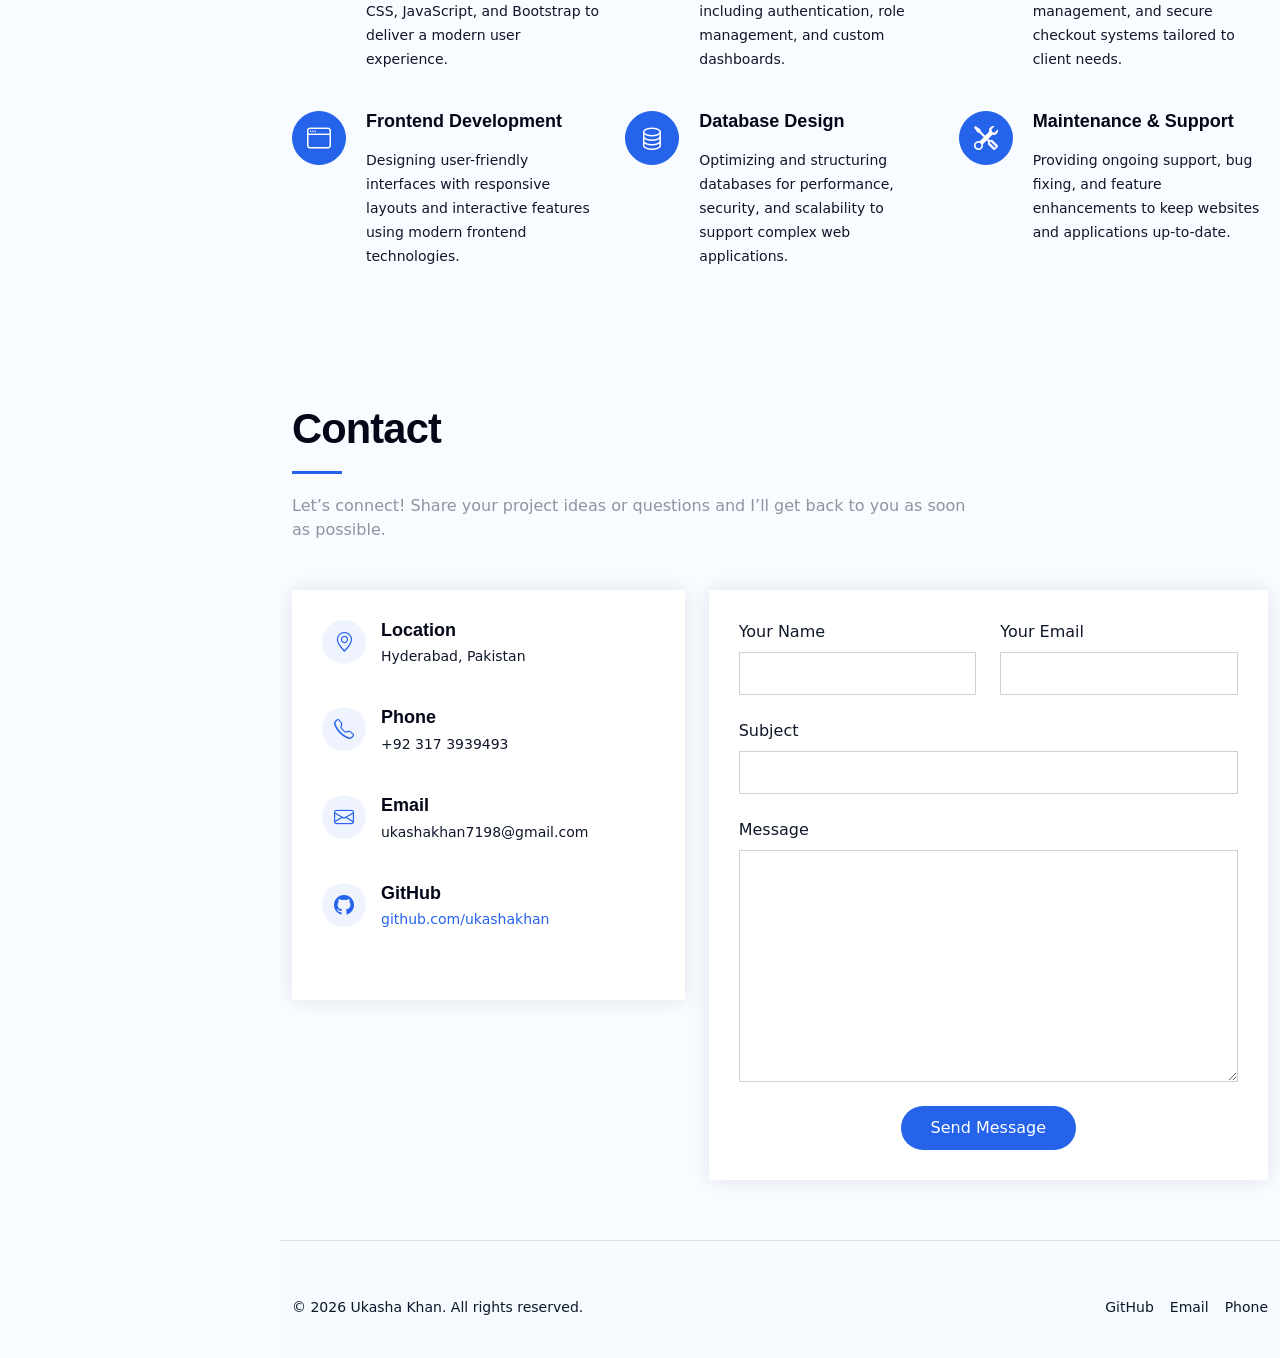
==== commit 3b7a4e3b: "updated" ====
--- a/index.html
+++ b/index.html
@@ -68,17 +68,17 @@
   <main class="main">
 
     <!-- Hero Section -->
-    <section id="hero" class="hero section">
+    <section id="hero" class="hero section dark-background">
 
       <div class="container text-center" data-aos="fade-up" data-aos-delay="100">
-        <span class="hero-label">PHP Laravel Developer · Next.js Developer · WordPress Developer</span>
-        <h2>Building Modern Scalable Web Applications</h2>
-        <p class="hero-text">I design and deliver premium business websites, Laravel applications, WordPress solutions, REST APIs, and responsive interfaces for ambitious companies.</p>
+        <h2>Ukasha Khan</h2>
+        <p class="hero-subtitle">PHP Laravel Developer · Next.js Developer · WordPress Developer</p>
+        <p class="hero-text">Building Modern Scalable Web Applications</p>
         <p class="typed-wrap"><span class="typed" data-typed-items="Laravel Backend,Next.js Frontend,WordPress CMS,REST APIs,MySQL Systems"></span></p>
         <div class="hero-buttons mt-4">
-          <a href="assets/files/resume.pdf" class="btn btn-primary btn-hero" download aria-label="Download resume">Download Resume</a>
-          <a href="#portfolio" class="btn btn-outline-light btn-hero" aria-label="View projects">View Projects</a>
-          <a href="https://github.com/ukashakhan" class="btn btn-outline-light btn-hero" target="_blank" rel="noreferrer" aria-label="Open GitHub profile">GitHub</a>
+          <a href="assets/files/resume.pdf" class="btn btn-primary btn-hero me-2" download aria-label="Download resume">Download Resume</a>
+          <a href="#portfolio" class="btn btn-outline-light btn-hero me-2" aria-label="View projects">View Projects</a>
+          <a href="https://github.com/ukashakhan" class="btn btn-outline-light btn-hero me-2" target="_blank" rel="noreferrer" aria-label="Open GitHub profile">GitHub</a>
           <a href="#contact" class="btn btn-outline-light btn-hero" aria-label="Contact">Contact</a>
         </div>
       </div>
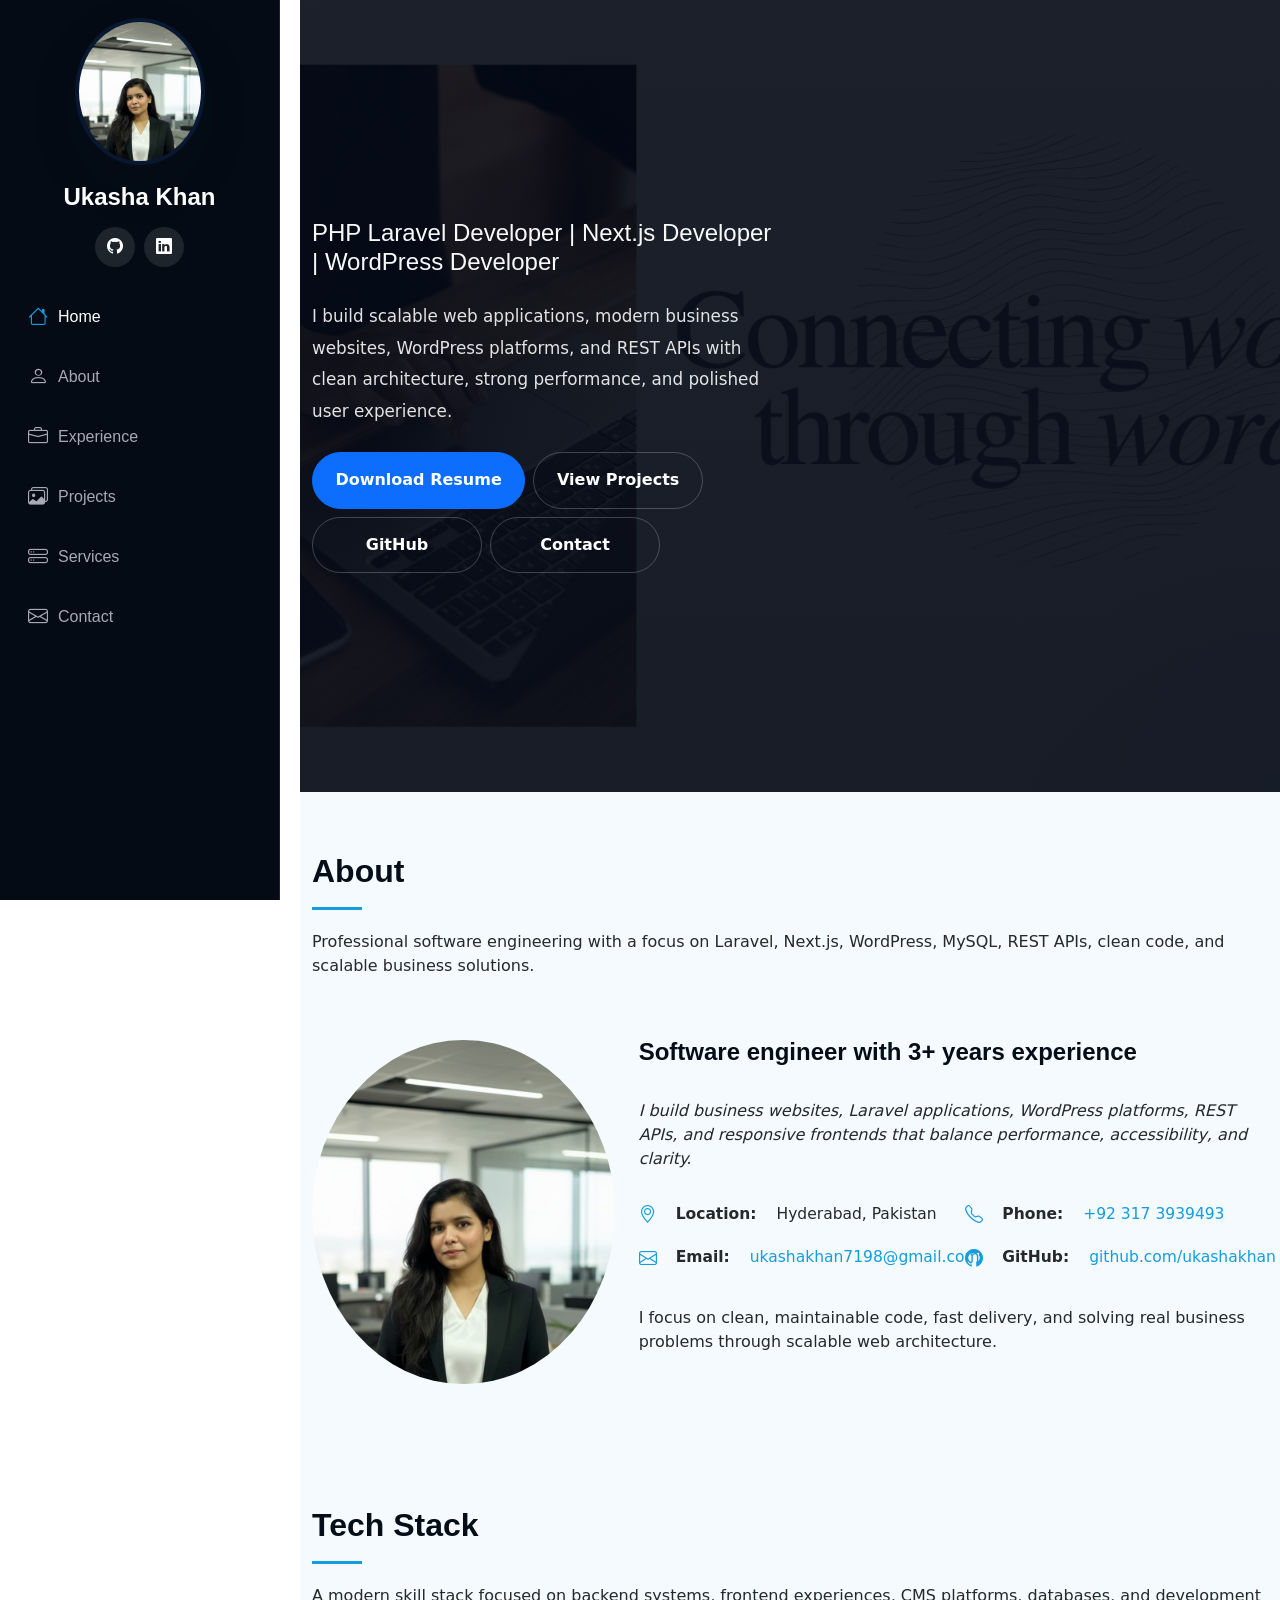
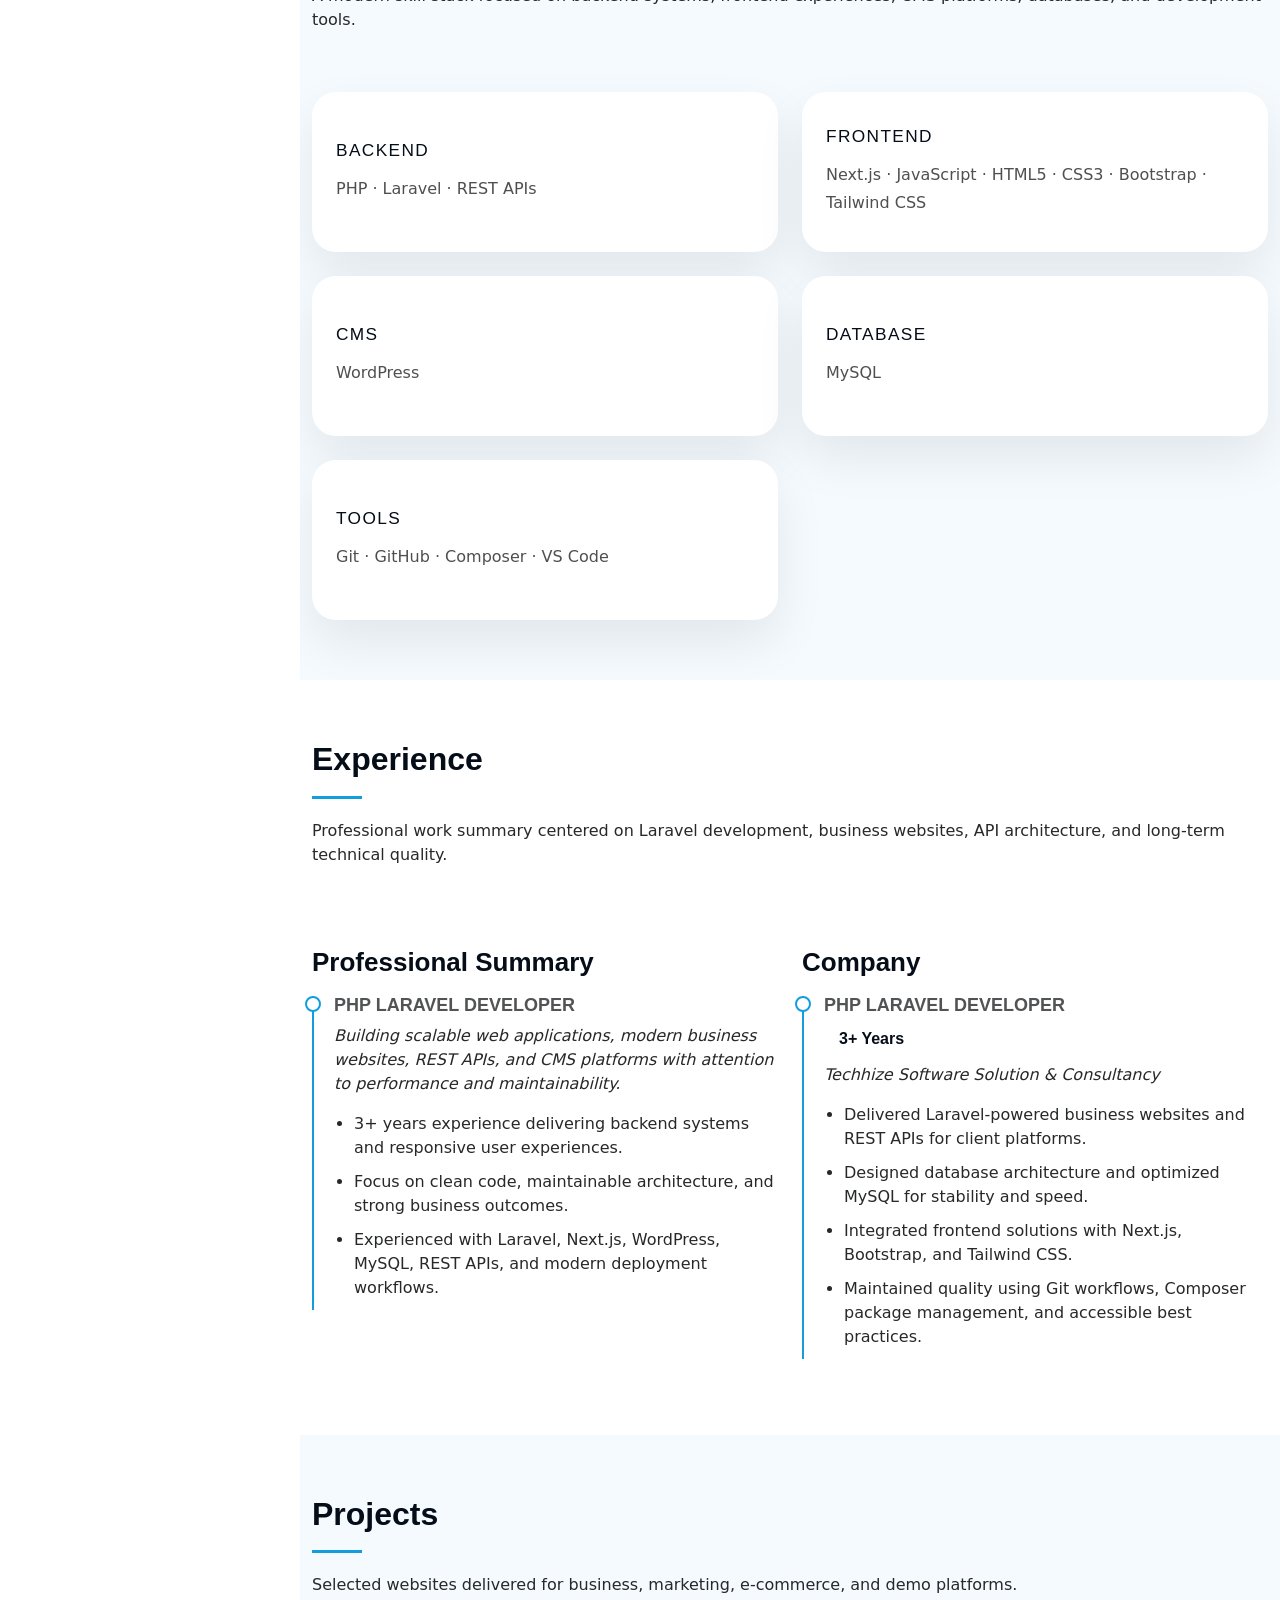
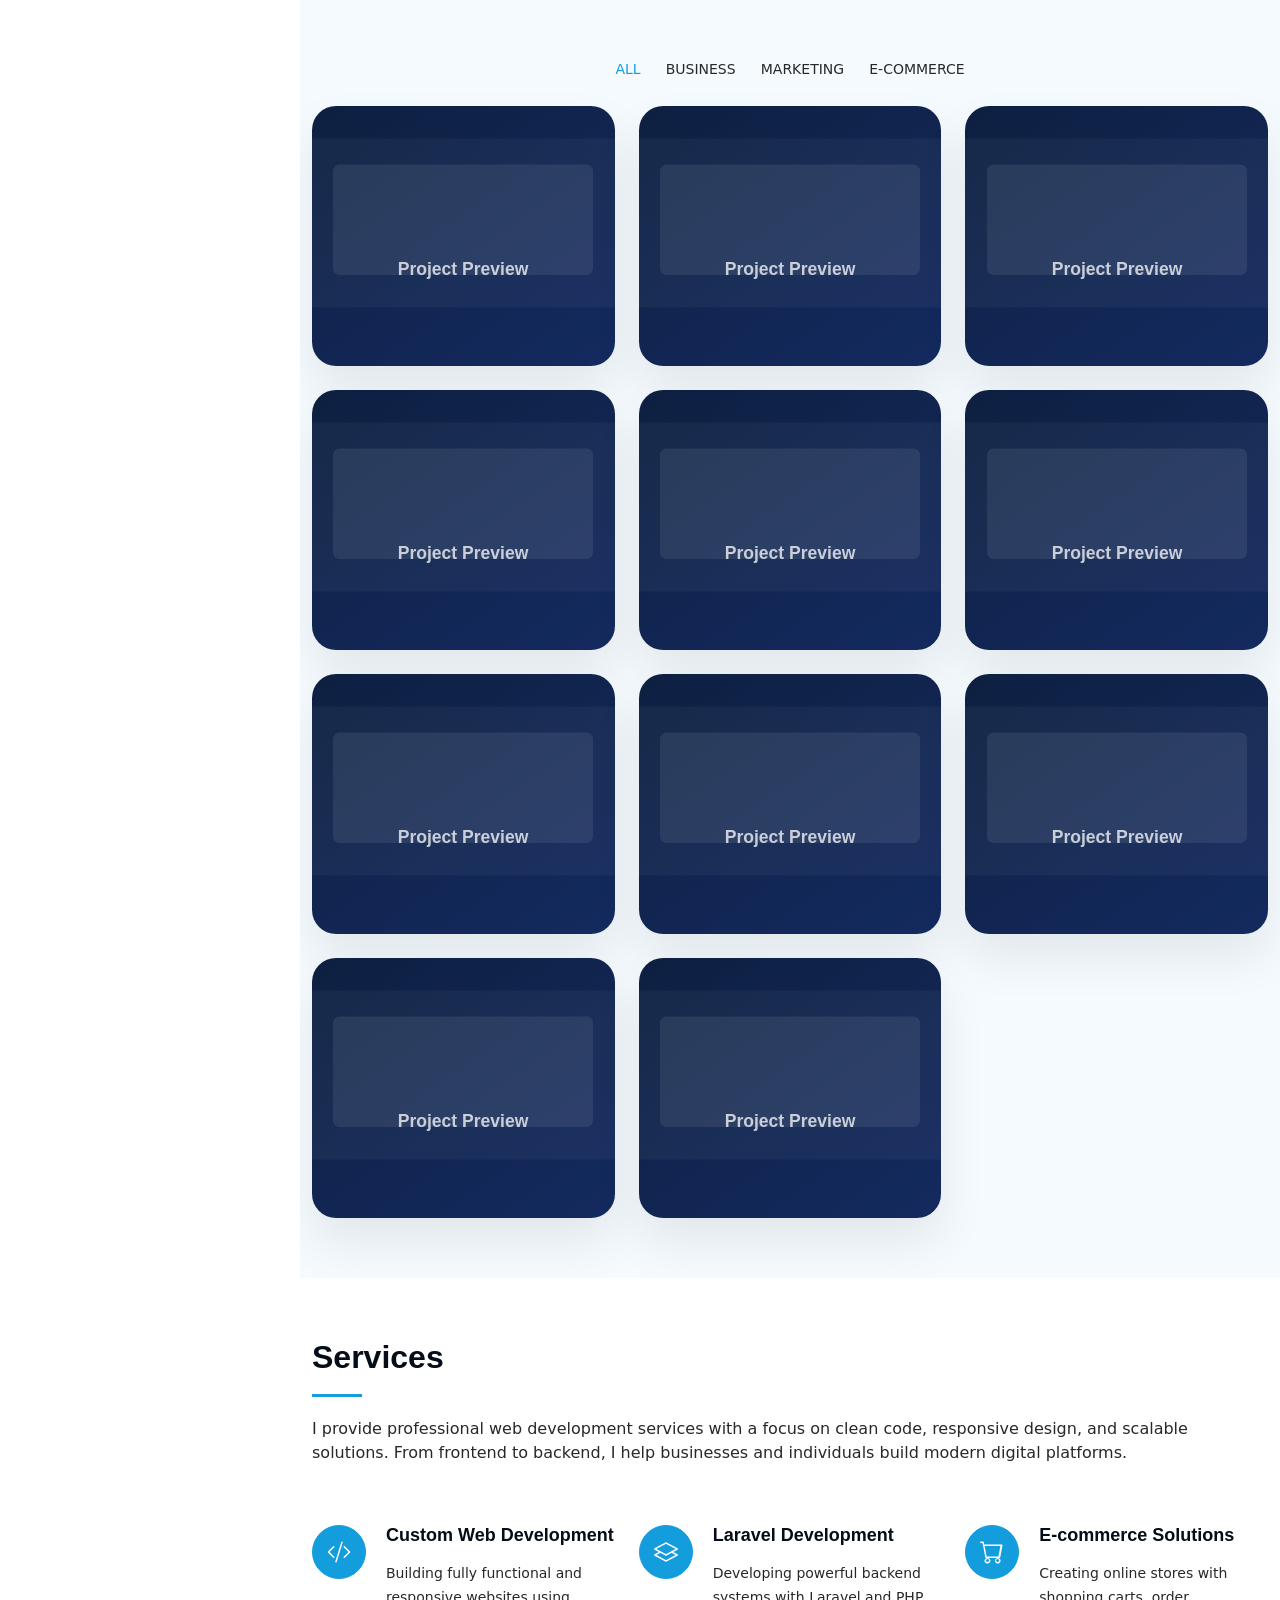
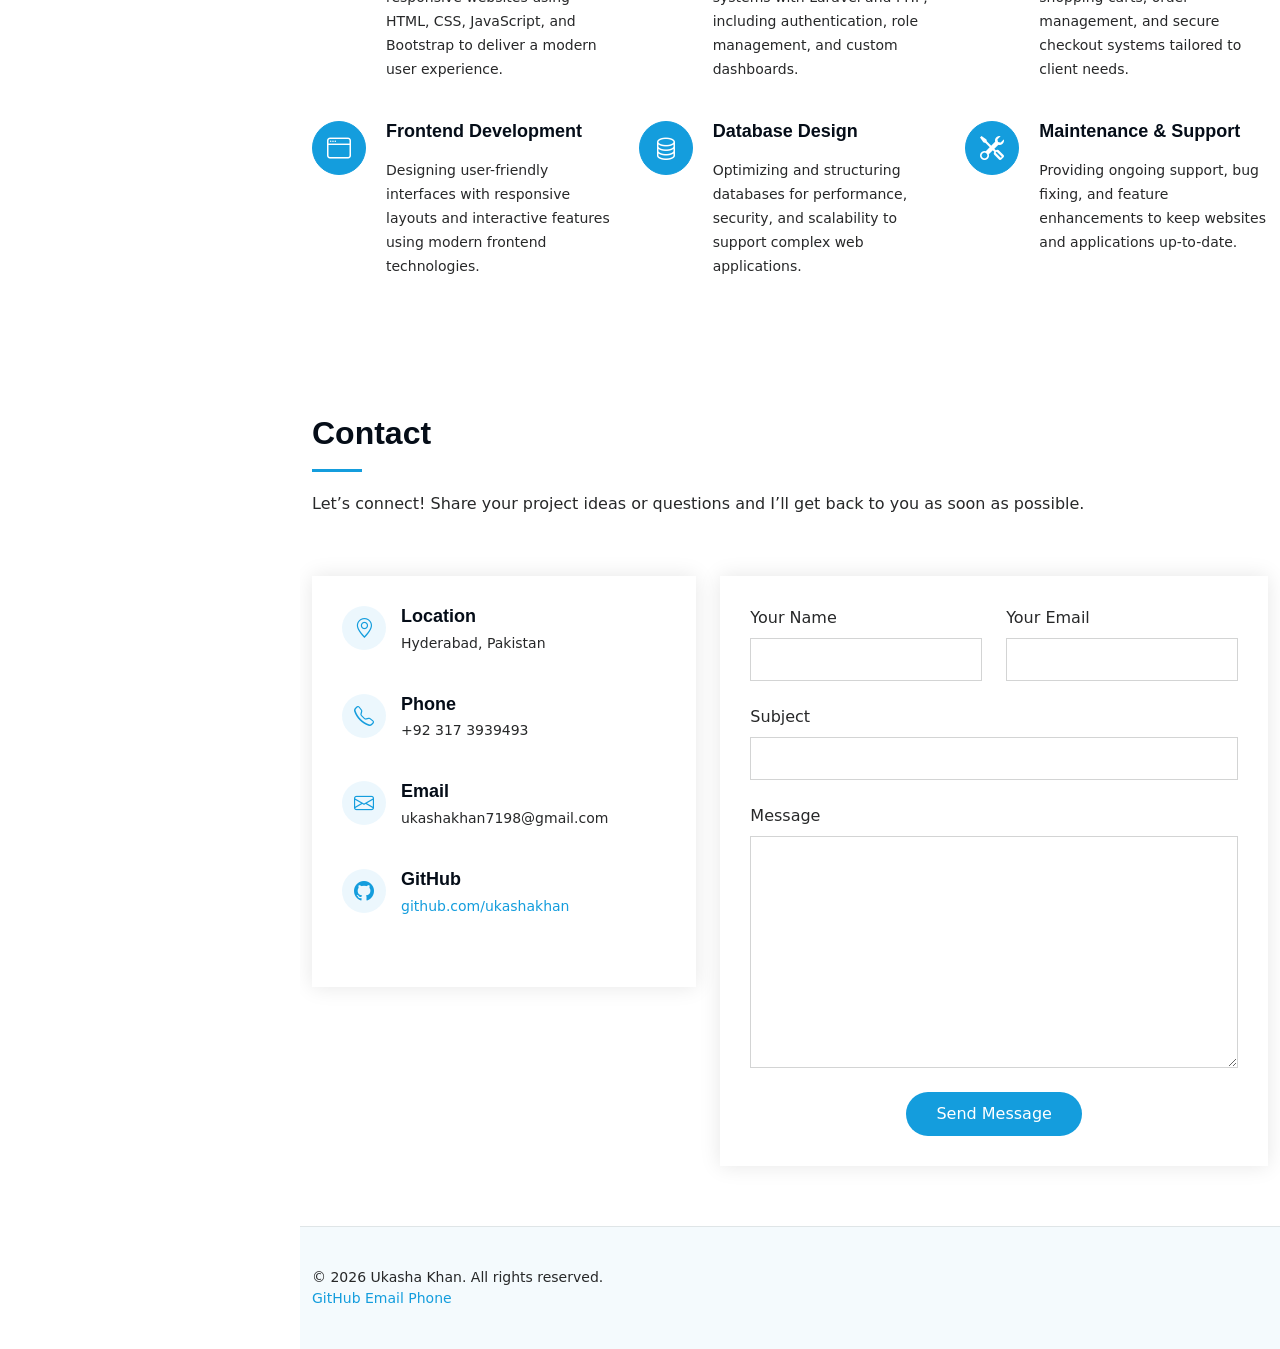
==== commit f4ea3f8c: "updated" ====
--- a/index.html
+++ b/index.html
@@ -36,7 +36,7 @@
 
 <body class="index-page">
 
-  <header id="header" class="header d-flex flex-column">
+  <header id="header" class="header dark-background d-flex flex-column">
     <i class="header-toggle d-xl-none bi bi-list" aria-label="Toggle navigation"></i>
 
     <div class="profile-img">
@@ -68,18 +68,20 @@
   <main class="main">
 
     <!-- Hero Section -->
-    <section id="hero" class="hero section dark-background">
-
-      <div class="container text-center" data-aos="fade-up" data-aos-delay="100">
-        <h2>Ukasha Khan</h2>
-        <p class="hero-subtitle">PHP Laravel Developer · Next.js Developer · WordPress Developer</p>
-        <p class="hero-text">Building Modern Scalable Web Applications</p>
-        <p class="typed-wrap"><span class="typed" data-typed-items="Laravel Backend,Next.js Frontend,WordPress CMS,REST APIs,MySQL Systems"></span></p>
-        <div class="hero-buttons mt-4">
-          <a href="assets/files/resume.pdf" class="btn btn-primary btn-hero me-2" download aria-label="Download resume">Download Resume</a>
-          <a href="#portfolio" class="btn btn-outline-light btn-hero me-2" aria-label="View projects">View Projects</a>
-          <a href="https://github.com/ukashakhan" class="btn btn-outline-light btn-hero me-2" target="_blank" rel="noreferrer" aria-label="Open GitHub profile">GitHub</a>
-          <a href="#contact" class="btn btn-outline-light btn-hero" aria-label="Contact">Contact</a>
+    <section id="hero" class="hero section">
+
+      <div class="container" data-aos="fade-up" data-aos-delay="100">
+        <div class="row">
+          <div class="col-lg-7 col-xl-6">
+            <h4 class="text-light">PHP Laravel Developer | Next.js Developer | WordPress Developer</h4>
+            <p class="hero-summary">I build scalable web applications, modern business websites, WordPress platforms, and REST APIs with clean architecture, strong performance, and polished user experience.</p>
+            <div class="hero-buttons mt-4 d-flex flex-wrap gap-2">
+              <a href="assets/files/resume.pdf" class="btn btn-primary btn-hero" download>Download Resume</a>
+              <a href="#portfolio" class="btn btn-outline-light btn-hero">View Projects</a>
+              <a href="https://github.com/ukashakhan" class="btn btn-outline-light btn-hero" target="_blank" rel="noreferrer">GitHub</a>
+              <a href="#contact" class="btn btn-outline-light btn-hero">Contact</a>
+            </div>
+          </div>
         </div>
       </div>
 
--- a/assets/css/main.css
+++ b/assets/css/main.css
@@ -19,10 +19,10 @@
 
 /* Global Colors - The following color variables are used throughout the website. Updating them here will change the color scheme of the entire website */
 :root { 
-  --background-color: #f8fbff; /* Background color for the entire website, including individual sections */
-  --default-color: #0f172a; /* Default color used for the majority of the text content across the entire website */
-  --heading-color: #020617; /* Color for headings, subheadings and title throughout the website */
-  --accent-color: #2563eb; /* Accent color that represents your brand on the website. It's used for buttons, links, and other elements that need to stand out */
+  --background-color: #ffffff; /* Background color for the entire website, including individual sections */
+  --default-color: #272829; /* Default color used for the majority of the text content across the entire website */
+  --heading-color: #050d18; /* Color for headings, subheadings and title throughout the website */
+  --accent-color: #149ddd; /* Accent color that represents your brand on the website. It's used for buttons, links, and other elements that need to stand out */
   --surface-color: #ffffff; /* The surface color is used as a background of boxed elements within sections, such as cards, icon boxes, or other elements that require a visual separation from the global background. */
   --contrast-color: #ffffff; /* Contrast color for text, ensuring readability against backgrounds of accent, heading, or default colors. */
 }
@@ -210,7 +210,7 @@
 
   .header~main,
   .header~#footer {
-    margin-left: 280px;
+    margin-left: 300px;
   }
 }
 
@@ -567,455 +567,6 @@
   text-decoration: none;
 }
 
-.hero-label {
-  margin-bottom: 16px;
-  display: inline-block;
-  font-size: 0.92rem;
-  font-weight: 700;
-  letter-spacing: 0.16em;
-  text-transform: uppercase;
-  color: #7fd1ff;
-}
-
-.btn-hero {
-  min-width: 180px;
-  padding: 0.95rem 1.7rem;
-  border-radius: 999px;
-  font-weight: 600;
-  box-shadow: 0 18px 40px rgba(15, 23, 42, 0.12);
-  transition: transform 0.25s ease, box-shadow 0.25s ease, background 0.25s ease;
-}
-
-.btn-hero:hover {
-  transform: translateY(-1px);
-}
-
-.profile-card {
-  max-width: 320px;
-  margin: 0 auto;
-  padding: 24px;
-  background: var(--surface-color);
-  border-radius: 28px;
-  box-shadow: 0 24px 70px rgba(15, 23, 42, 0.08);
-}
-
-.profile-card .profile-image {
-  width: 100%;
-  max-width: 260px;
-  margin: 0 auto;
-  display: block;
-  border: 4px solid rgba(37, 99, 235, 0.14);
-  box-shadow: 0 30px 60px rgba(15, 23, 42, 0.12);
-}
-
-.section-title {
-  padding-bottom: 48px;
-}
-
-.section-title h2 {
-  font-size: clamp(2rem, 4vw, 2.6rem);
-  letter-spacing: -0.02em;
-}
-
-.section-title p {
-  color: color-mix(in srgb, var(--default-color), transparent 55%);
-  max-width: 680px;
-}
-
-.portfolio .portfolio-content .portfolio-info {
-  opacity: 0;
-  transform: translateY(16px);
-  position: absolute;
-  inset: 0;
-  z-index: 3;
-  transition: all ease-in-out 0.35s;
-  background: linear-gradient(180deg, rgba(3, 12, 27, 0.72), rgba(3, 12, 27, 0.92));
-  padding: 24px;
-  display: flex;
-  flex-direction: column;
-  justify-content: flex-end;
-  align-items: flex-start;
-}
-
-.portfolio .portfolio-content:hover .portfolio-info {
-  opacity: 1;
-  transform: translateY(0);
-}
-
-.footer .footer-content {
-  display: flex;
-  flex-wrap: wrap;
-  align-items: center;
-  justify-content: space-between;
-  gap: 1rem;
-  padding-top: 16px;
-}
-
-.footer .footer-links {
-  display: flex;
-  flex-wrap: wrap;
-  gap: 1rem;
-  justify-content: center;
-}
-
-.footer .footer-links a {
-  color: var(--default-color);
-  transition: color 0.25s ease;
-}
-
-.footer .footer-links a:hover {
-  color: var(--accent-color);
-}
-
-@media (max-width: 768px) {
-  .footer .footer-content {
-    flex-direction: column;
-    text-align: center;
-  }
-}
-
-.skills .skill-card {
-  padding: 28px 24px;
-  border-radius: 24px;
-  background: var(--surface-color);
-  box-shadow: 0 22px 50px rgba(0, 0, 0, 0.08);
-  min-height: 160px;
-  display: flex;
-  flex-direction: column;
-  justify-content: center;
-}
-
-.skills .skill-card h3 {
-  margin-bottom: 14px;
-  font-size: 1.08rem;
-  text-transform: uppercase;
-  letter-spacing: 0.08em;
-}
-
-.skills .skill-card p {
-  margin: 0;
-  line-height: 1.8;
-  color: rgba(39, 40, 41, 0.82);
-}
-
-/*--------------------------------------------------------------
-# Hero Section
---------------------------------------------------------------*/
-.hero {
-  background: linear-gradient(135deg, #081f36 0%, #04244f 100%);
-  min-height: 85vh;
-  position: relative;
-  display: flex;
-  align-items: center;
-  justify-content: center;
-}
-
-.hero:before {
-  content: "";
-  background: rgba(4, 11, 20, 0.72);
-  position: absolute;
-  inset: 0;
-  z-index: 2;
-}
-
-.hero .container {
-  position: relative;
-  z-index: 3;
-  max-width: 760px;
-}
-
-.hero h2 {
-  margin: 0;
-  font-size: clamp(3rem, 6vw, 4.4rem);
-  font-weight: 700;
-  line-height: 1.02;
-}
-
-.hero-subtitle {
-  margin: 18px auto 0;
-  font-size: 0.95rem;
-  font-weight: 700;
-  letter-spacing: 0.22em;
-  text-transform: uppercase;
-  color: var(--accent-color);
-}
-
-.hero-text {
-  margin: 20px auto 0;
-  max-width: 720px;
-  font-size: 1.04rem;
-  line-height: 1.8;
-  color: rgba(255, 255, 255, 0.86);
-}
-
-.typed-wrap {
-  margin-top: 22px;
-  font-size: 1.05rem;
-  color: rgba(255, 255, 255, 0.8);
-  font-weight: 500;
-}
-
-.hero-buttons {
-  display: flex;
-  flex-wrap: wrap;
-  justify-content: center;
-  gap: 14px;
-  margin-top: 30px;
-}
-
-.btn-hero {
-  min-width: 180px;
-  padding: 0.95rem 1.7rem;
-  border-radius: 999px;
-  font-weight: 600;
-}
-
-.btn-hero.btn-outline-light {
-  border-color: rgba(255, 255, 255, 0.9);
-  color: #ffffff;
-}
-
-.btn-hero.btn-outline-light:hover {
-  background: rgba(255, 255, 255, 0.12);
-}
-
-@media (max-width: 768px) {
-  .hero h2 {
-    font-size: 2.8rem;
-  }
-
-  .hero-text {
-    font-size: 0.98rem;
-  }
-}
-
-@media (max-width: 768px) {
-  .hero {
-    background-position: center;
-    background-size: cover;
-    height: auto;
-    padding: 80px 0;
-  }
-}
-
-/*--------------------------------------------------------------
-# About Section
---------------------------------------------------------------*/
-.about .content h2 {
-  font-weight: 700;
-  font-size: 24px;
-}
-
-.about .content ul {
-  list-style: none;
-  padding: 0;
-}
-
-.about .content ul li {
-  margin-bottom: 20px;
-  display: flex;
-  align-items: center;
-}
-
-.about .content ul strong {
-  margin-right: 10px;
-}
-
-.about .content ul i {
-  font-size: 16px;
-  margin-right: 5px;
-  color: var(--accent-color);
-  line-height: 0;
-}
-
-/*--------------------------------------------------------------
-# Stats Section
---------------------------------------------------------------*/
-.stats .stats-item {
-  padding: 30px;
-  width: 100%;
-}
-
-.stats .stats-item i {
-  color: var(--accent-color);
-  display: block;
-  font-size: 44px;
-  float: left;
-  line-height: 0;
-}
-
-.stats .stats-item .purecounter {
-  color: var(--heading-color);
-  font-size: 48px;
-  line-height: 40px;
-  display: block;
-  font-weight: 700;
-  margin-left: 60px;
-}
-
-.stats .stats-item p {
-  color: color-mix(in srgb, var(--default-color), transparent 40%);
-  padding: 15px 0 0 0;
-  margin: 0 0 0 60px;
-  font-family: var(--heading-font);
-  font-size: 14px;
-}
-
-/*--------------------------------------------------------------
-# Skills Section
---------------------------------------------------------------*/
-.skills .progress {
-  height: 60px;
-  display: block;
-  background: none;
-  border-radius: 0;
-}
-
-.skills .progress .skill {
-  color: var(--heading-color);
-  padding: 0;
-  margin: 0 0 6px 0;
-  text-transform: uppercase;
-  display: block;
-  font-weight: 600;
-  font-family: var(--heading-font);
-}
-
-.skills .progress .skill .val {
-  float: right;
-  font-style: normal;
-}
-
-.skills .progress-bar-wrap {
-  background: color-mix(in srgb, var(--default-color), transparent 90%);
-  height: 10px;
-}
-
-.skills .progress-bar {
-  width: 1px;
-  height: 10px;
-  transition: 0.9s;
-  background-color: var(--accent-color);
-}
-
-/*--------------------------------------------------------------
-# Resume Section
---------------------------------------------------------------*/
-.resume .resume-title {
-  color: var(--heading-color);
-  font-size: 26px;
-  font-weight: 700;
-  margin-top: 20px;
-  margin-bottom: 20px;
-}
-
-.resume .resume-item {
-  padding: 0 0 20px 20px;
-  margin-top: -2px;
-  border-left: 2px solid var(--accent-color);
-  position: relative;
-}
-
-.resume .resume-item h4 {
-  line-height: 18px;
-  font-size: 18px;
-  font-weight: 600;
-  text-transform: uppercase;
-  color: color-mix(in srgb, var(--default-color), transparent 20%);
-  margin-bottom: 10px;
-}
-
-.resume .resume-item h5 {
-  font-size: 16px;
-  padding: 5px 15px;
-  display: inline-block;
-  font-weight: 600;
-  margin-bottom: 10px;
-}
-
-.resume .resume-item ul {
-  padding-left: 20px;
-}
-
-.resume .resume-item ul li {
-  padding-bottom: 10px;
-}
-
-.resume .resume-item:last-child {
-  padding-bottom: 0;
-}
-
-.resume .resume-item::before {
-  content: "";
-  position: absolute;
-  width: 16px;
-  height: 16px;
-  border-radius: 50px;
-  left: -9px;
-  top: 0;
-  background: var(--background-color);
-  border: 2px solid var(--accent-color);
-}
-
-/*--------------------------------------------------------------
-# Portfolio Section
---------------------------------------------------------------*/
-.portfolio .portfolio-filters {
-  padding: 0;
-  margin: 0 auto 20px auto;
-  list-style: none;
-  text-align: center;
-}
-
-.portfolio .portfolio-filters li {
-  cursor: pointer;
-  display: inline-block;
-  padding: 0;
-  font-size: 14px;
-  font-weight: 400;
-  margin: 0 10px;
-  line-height: 1;
-  text-transform: uppercase;
-  margin-bottom: 10px;
-  transition: all 0.3s ease-in-out;
-}
-
-.portfolio .portfolio-filters li:hover,
-.portfolio .portfolio-filters li.filter-active {
-  color: var(--accent-color);
-}
-
-.portfolio .portfolio-filters li:first-child {
-  margin-left: 0;
-}
-
-.portfolio .portfolio-filters li:last-child {
-  margin-right: 0;
-}
-
-@media (max-width: 575px) {
-  .portfolio .portfolio-filters li {
-    font-size: 14px;
-    margin: 0 5px;
-  }
-}
-
-.portfolio .portfolio-content {
-  position: relative;
-  overflow: hidden;
-  border-radius: 24px;
-  background: var(--surface-color);
-  box-shadow: 0 24px 48px rgba(0, 0, 0, 0.08);
-}
-
-.portfolio .portfolio-content img {
-  transition: transform 0.4s ease, opacity 0.4s ease;
-  width: 100%;
-  height: 260px;
-  object-fit: cover;
-  display: block;
-}
-
 .portfolio .portfolio-content .portfolio-info {
   opacity: 0;
   position: absolute;
@@ -1030,6 +581,387 @@
   align-items: flex-start;
 }
 
+.portfolio .portfolio-content:hover .portfolio-info {
+  opacity: 1;
+}
+
+.skills .skill-card {
+  padding: 28px 24px;
+  border-radius: 24px;
+  background: var(--surface-color);
+  box-shadow: 0 22px 50px rgba(0, 0, 0, 0.08);
+  min-height: 160px;
+  display: flex;
+  flex-direction: column;
+  justify-content: center;
+}
+
+.skills .skill-card h3 {
+  margin-bottom: 14px;
+  font-size: 1.08rem;
+  text-transform: uppercase;
+  letter-spacing: 0.08em;
+}
+
+.skills .skill-card p {
+  margin: 0;
+  line-height: 1.8;
+  color: rgba(39, 40, 41, 0.82);
+}
+
+/*--------------------------------------------------------------
+# Hero Section
+--------------------------------------------------------------*/
+.hero {
+  background-image: radial-gradient(circle at top left, rgba(255, 255, 255, 0.08), transparent 25%),
+                    radial-gradient(circle at bottom right, rgba(60, 110, 255, 0.14), transparent 20%),
+                    url("../img/bg-img.png");
+  background-size: cover;
+  background-position: center;
+  background-repeat: no-repeat;
+  min-height: 88vh;
+  position: relative;
+  display: flex;
+  align-items: center;
+  justify-content: flex-start;
+  overflow: hidden;
+}
+
+.hero:before {
+  content: "";
+  position: absolute;
+  inset: 0;
+  z-index: 1;
+  background: linear-gradient(180deg, rgba(2, 9, 22, 0.88), rgba(8, 14, 27, 0.92));
+}
+
+.hero .container {
+  position: relative;
+  z-index: 2;
+  margin: 0;
+}
+
+.hero h2 {
+  margin: 0;
+  font-size: clamp(3.4rem, 6vw, 5rem);
+  font-weight: 800;
+  line-height: 1;
+  color: #ffffff;
+  letter-spacing: -0.04em;
+}
+
+.hero-role {
+  margin: 18px 0 0;
+  display: inline-block;
+  font-size: 0.95rem;
+  font-weight: 700;
+  letter-spacing: 0.18em;
+  text-transform: uppercase;
+  color: rgba(255, 255, 255, 0.82);
+  line-height: 1.7;
+}
+
+.hero-summary {
+  margin-top: 24px;
+  max-width: 680px;
+  font-size: 1.05rem;
+  line-height: 1.9;
+  color: rgba(255, 255, 255, 0.88);
+}
+
+.hero-buttons {
+  display: flex;
+  flex-wrap: wrap;
+  gap: 0.85rem;
+  margin-top: 2rem;
+  justify-content: flex-start;
+}
+
+.btn-hero {
+  min-width: 170px;
+  padding: 0.95rem 1.4rem;
+  border-radius: 999px;
+  font-weight: 600;
+}
+
+.btn-hero.btn-outline-light {
+  color: #ffffff;
+  border-color: rgba(255, 255, 255, 0.22);
+}
+
+.btn-hero.btn-outline-light:hover {
+  background: rgba(255, 255, 255, 0.12);
+  border-color: rgba(255, 255, 255, 0.36);
+}
+
+@media (max-width: 992px) {
+  .hero {
+    min-height: 80vh;
+    padding-top: 40px;
+    padding-bottom: 40px;
+  }
+
+  .hero-buttons {
+    justify-content: flex-start;
+  }
+}
+
+@media (max-width: 767px) {
+  .hero-profile {
+    width: 150px;
+    height: 150px;
+  }
+
+  .hero h2 {
+    font-size: 2.8rem;
+  }
+
+  .hero-summary {
+    font-size: 1rem;
+  }
+}
+
+@media (max-width: 768px) {
+  .hero {
+    background-position: center;
+    background-size: cover;
+    height: auto;
+    padding: 80px 0;
+  }
+}
+
+/*--------------------------------------------------------------
+# About Section
+--------------------------------------------------------------*/
+.about .content h2 {
+  font-weight: 700;
+  font-size: 24px;
+}
+
+.about .content ul {
+  list-style: none;
+  padding: 0;
+}
+
+.about .content ul li {
+  margin-bottom: 20px;
+  display: flex;
+  align-items: center;
+}
+
+.about .content ul strong {
+  margin-right: 10px;
+}
+
+.about .content ul i {
+  font-size: 16px;
+  margin-right: 5px;
+  color: var(--accent-color);
+  line-height: 0;
+}
+
+/*--------------------------------------------------------------
+# Stats Section
+--------------------------------------------------------------*/
+.stats .stats-item {
+  padding: 30px;
+  width: 100%;
+}
+
+.stats .stats-item i {
+  color: var(--accent-color);
+  display: block;
+  font-size: 44px;
+  float: left;
+  line-height: 0;
+}
+
+.stats .stats-item .purecounter {
+  color: var(--heading-color);
+  font-size: 48px;
+  line-height: 40px;
+  display: block;
+  font-weight: 700;
+  margin-left: 60px;
+}
+
+.stats .stats-item p {
+  color: color-mix(in srgb, var(--default-color), transparent 40%);
+  padding: 15px 0 0 0;
+  margin: 0 0 0 60px;
+  font-family: var(--heading-font);
+  font-size: 14px;
+}
+
+/*--------------------------------------------------------------
+# Skills Section
+--------------------------------------------------------------*/
+.skills .progress {
+  height: 60px;
+  display: block;
+  background: none;
+  border-radius: 0;
+}
+
+.skills .progress .skill {
+  color: var(--heading-color);
+  padding: 0;
+  margin: 0 0 6px 0;
+  text-transform: uppercase;
+  display: block;
+  font-weight: 600;
+  font-family: var(--heading-font);
+}
+
+.skills .progress .skill .val {
+  float: right;
+  font-style: normal;
+}
+
+.skills .progress-bar-wrap {
+  background: color-mix(in srgb, var(--default-color), transparent 90%);
+  height: 10px;
+}
+
+.skills .progress-bar {
+  width: 1px;
+  height: 10px;
+  transition: 0.9s;
+  background-color: var(--accent-color);
+}
+
+/*--------------------------------------------------------------
+# Resume Section
+--------------------------------------------------------------*/
+.resume .resume-title {
+  color: var(--heading-color);
+  font-size: 26px;
+  font-weight: 700;
+  margin-top: 20px;
+  margin-bottom: 20px;
+}
+
+.resume .resume-item {
+  padding: 0 0 20px 20px;
+  margin-top: -2px;
+  border-left: 2px solid var(--accent-color);
+  position: relative;
+}
+
+.resume .resume-item h4 {
+  line-height: 18px;
+  font-size: 18px;
+  font-weight: 600;
+  text-transform: uppercase;
+  color: color-mix(in srgb, var(--default-color), transparent 20%);
+  margin-bottom: 10px;
+}
+
+.resume .resume-item h5 {
+  font-size: 16px;
+  padding: 5px 15px;
+  display: inline-block;
+  font-weight: 600;
+  margin-bottom: 10px;
+}
+
+.resume .resume-item ul {
+  padding-left: 20px;
+}
+
+.resume .resume-item ul li {
+  padding-bottom: 10px;
+}
+
+.resume .resume-item:last-child {
+  padding-bottom: 0;
+}
+
+.resume .resume-item::before {
+  content: "";
+  position: absolute;
+  width: 16px;
+  height: 16px;
+  border-radius: 50px;
+  left: -9px;
+  top: 0;
+  background: var(--background-color);
+  border: 2px solid var(--accent-color);
+}
+
+/*--------------------------------------------------------------
+# Portfolio Section
+--------------------------------------------------------------*/
+.portfolio .portfolio-filters {
+  padding: 0;
+  margin: 0 auto 20px auto;
+  list-style: none;
+  text-align: center;
+}
+
+.portfolio .portfolio-filters li {
+  cursor: pointer;
+  display: inline-block;
+  padding: 0;
+  font-size: 14px;
+  font-weight: 400;
+  margin: 0 10px;
+  line-height: 1;
+  text-transform: uppercase;
+  margin-bottom: 10px;
+  transition: all 0.3s ease-in-out;
+}
+
+.portfolio .portfolio-filters li:hover,
+.portfolio .portfolio-filters li.filter-active {
+  color: var(--accent-color);
+}
+
+.portfolio .portfolio-filters li:first-child {
+  margin-left: 0;
+}
+
+.portfolio .portfolio-filters li:last-child {
+  margin-right: 0;
+}
+
+@media (max-width: 575px) {
+  .portfolio .portfolio-filters li {
+    font-size: 14px;
+    margin: 0 5px;
+  }
+}
+
+.portfolio .portfolio-content {
+  position: relative;
+  overflow: hidden;
+  border-radius: 24px;
+  background: var(--surface-color);
+  box-shadow: 0 24px 48px rgba(0, 0, 0, 0.08);
+}
+
+.portfolio .portfolio-content img {
+  transition: transform 0.4s ease, opacity 0.4s ease;
+  width: 100%;
+  height: 260px;
+  object-fit: cover;
+  display: block;
+}
+
+.portfolio .portfolio-content .portfolio-info {
+  opacity: 0;
+  position: absolute;
+  inset: 0;
+  z-index: 3;
+  transition: all ease-in-out 0.3s;
+  background: rgba(3, 12, 27, 0.82);
+  padding: 24px;
+  display: flex;
+  flex-direction: column;
+  justify-content: flex-end;
+  align-items: flex-start;
+}
+
 .portfolio .portfolio-content .portfolio-info h4 {
   font-size: 1.1rem;
   padding: 0;
@@ -1451,7 +1383,4 @@
 
 /*--------------------------------------------------------------
 # Starter Section Section
---------------------------------------------------------------*/
-.starter-section {
-  /* Add your styles here */
-}+--------------------------------------------------------------*/
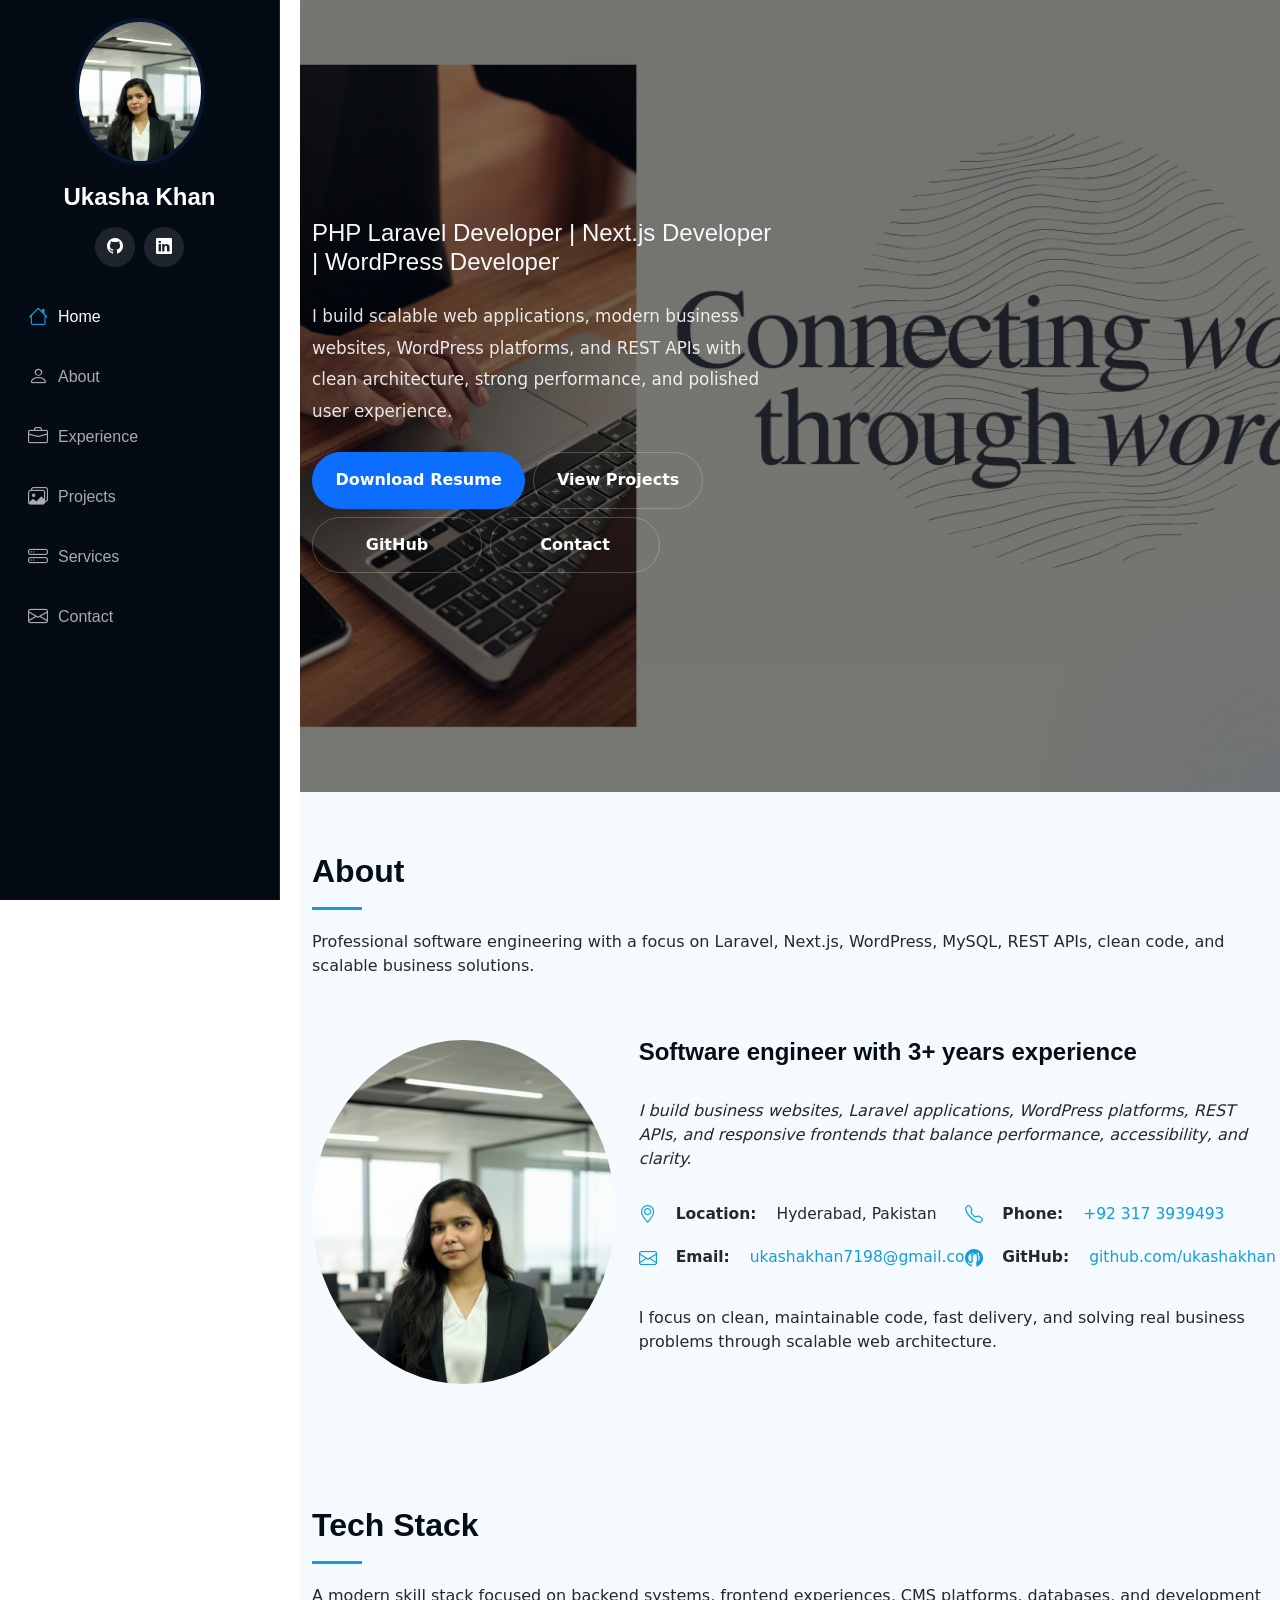
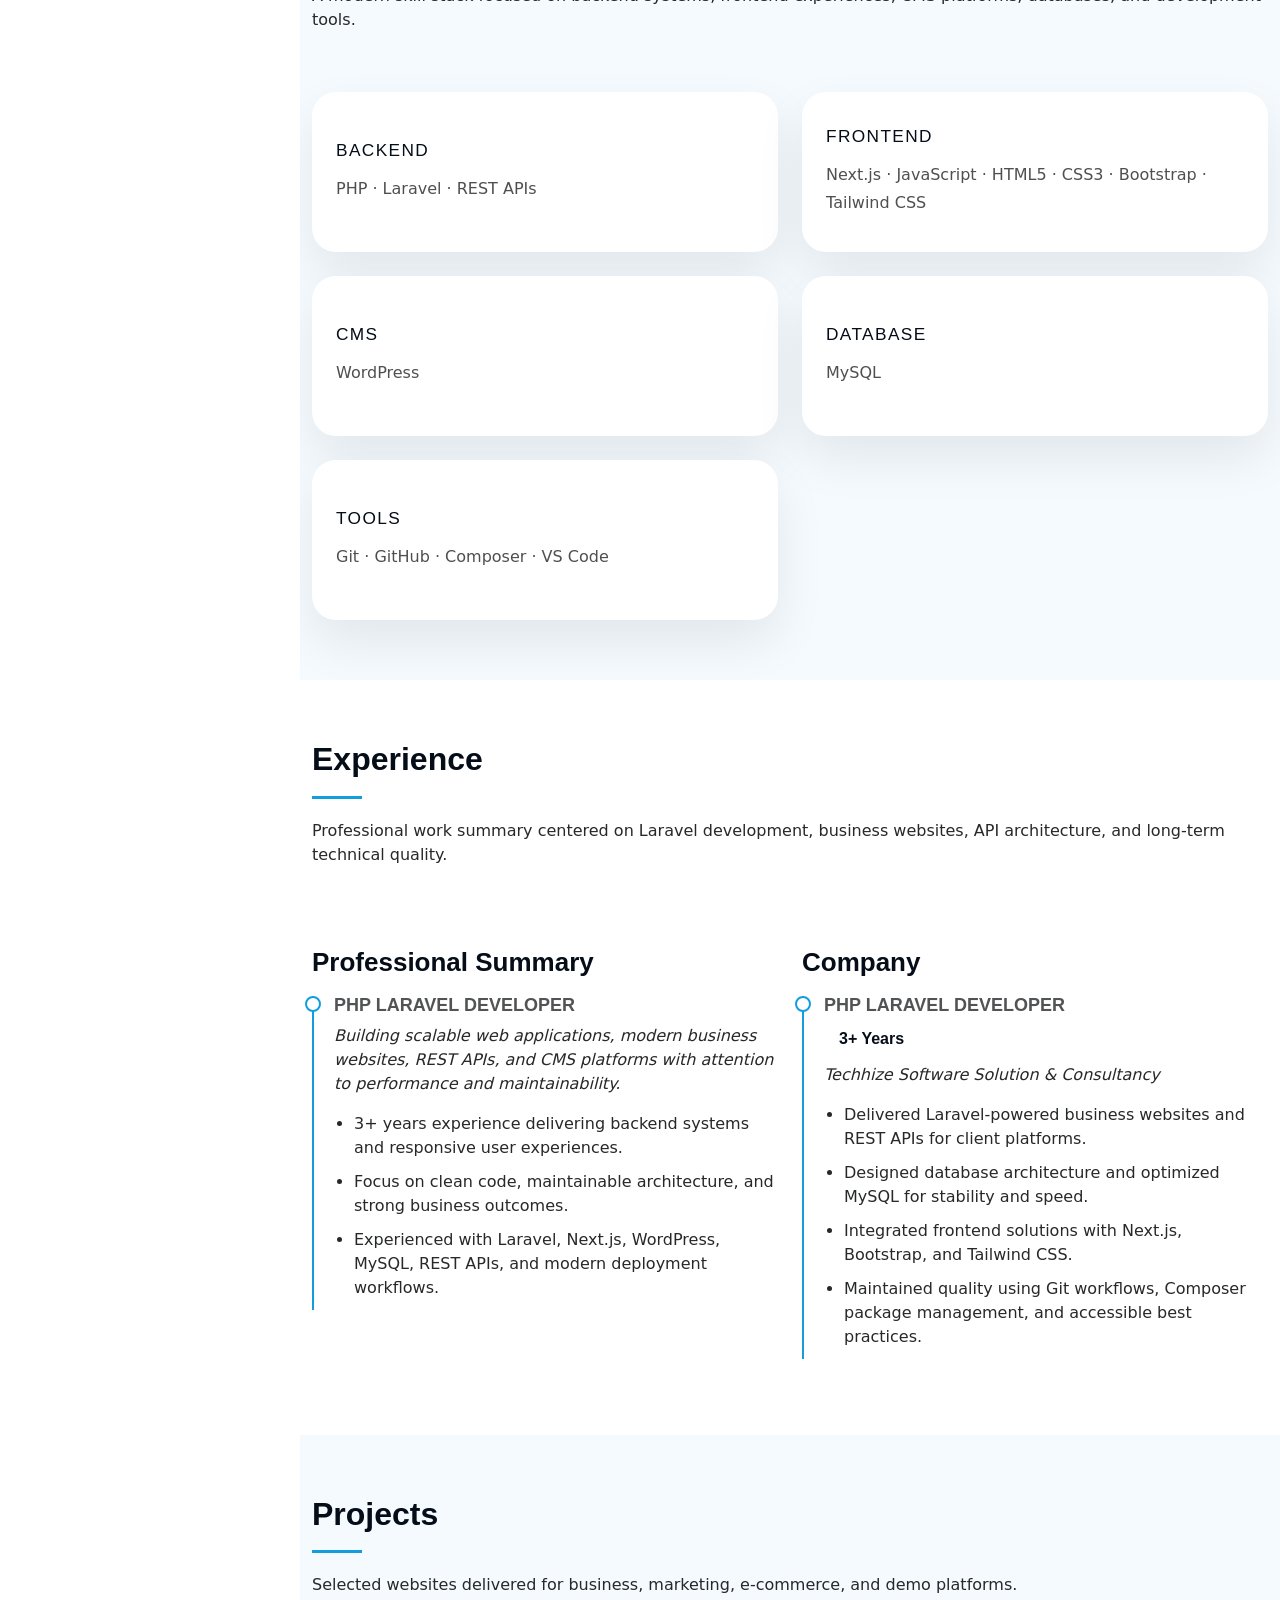
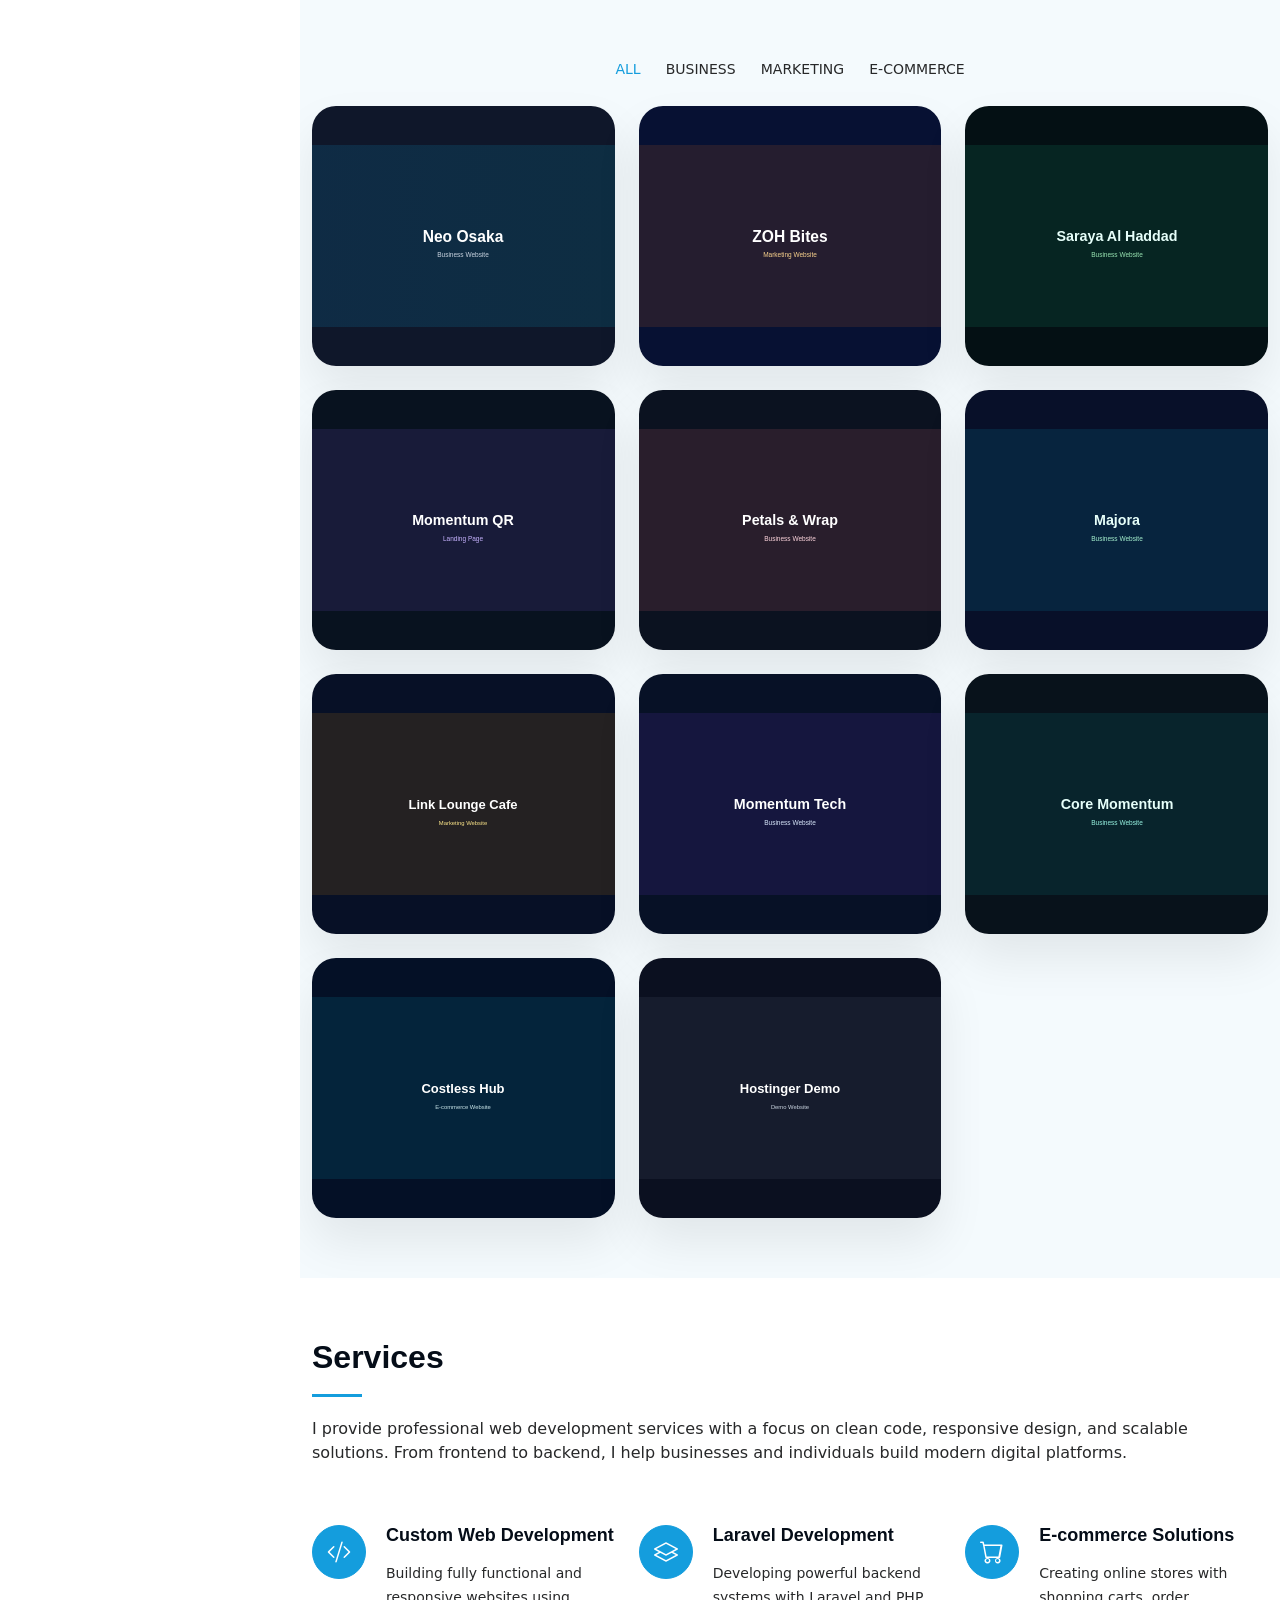
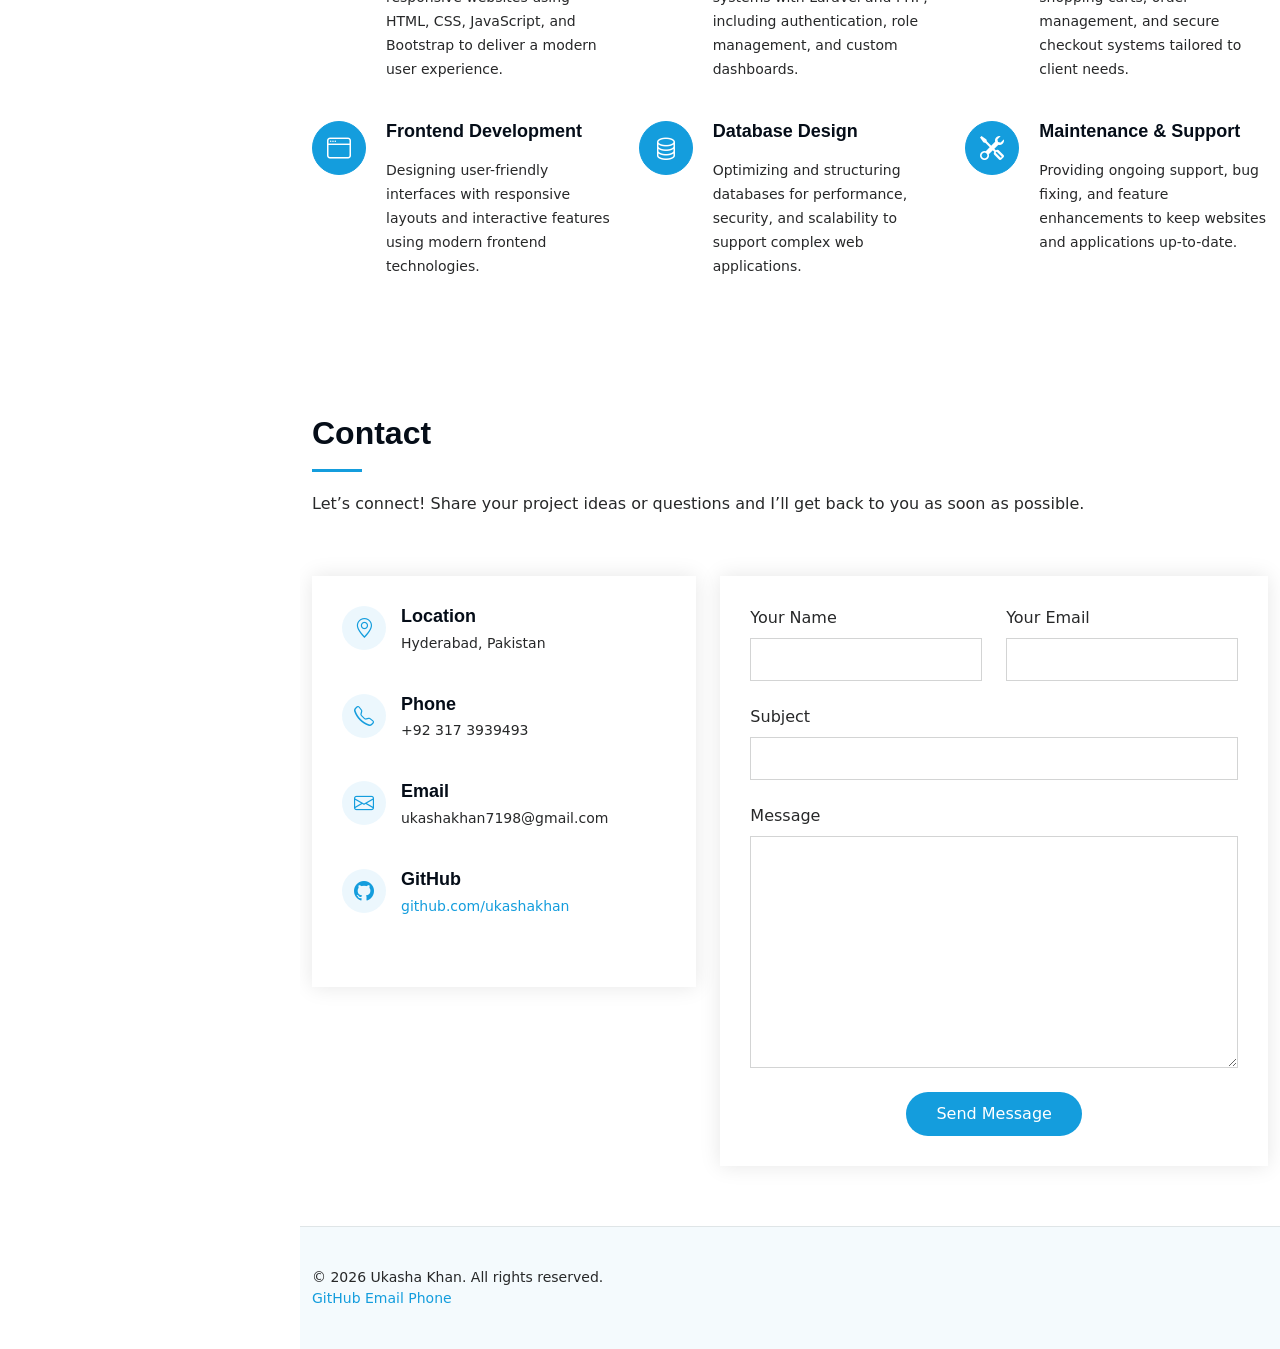
==== commit 3d859466: "updated" ====
--- a/index.html
+++ b/index.html
@@ -298,7 +298,7 @@
 
             <div class="col-lg-4 col-md-6 portfolio-item isotope-item filter-business">
               <div class="portfolio-content h-100">
-                <img src="assets/images/project-placeholder.svg" loading="lazy" class="img-fluid" alt="Neo Osaka business website preview">
+                <img src="assets/images/neo-osaka.svg" loading="lazy" class="img-fluid" alt="Neo Osaka business website preview">
                 <div class="portfolio-info">
                   <h4>Neo Osaka</h4>
                   <p>Business Website</p>
@@ -309,7 +309,7 @@
 
             <div class="col-lg-4 col-md-6 portfolio-item isotope-item filter-marketing">
               <div class="portfolio-content h-100">
-                <img src="assets/images/project-placeholder.svg" loading="lazy" class="img-fluid" alt="ZOH Bites marketing website preview">
+                <img src="assets/images/zoh-bites.svg" loading="lazy" class="img-fluid" alt="ZOH Bites marketing website preview">
                 <div class="portfolio-info">
                   <h4>ZOH Bites</h4>
                   <p>Marketing Website</p>
@@ -320,7 +320,7 @@
 
             <div class="col-lg-4 col-md-6 portfolio-item isotope-item filter-business">
               <div class="portfolio-content h-100">
-                <img src="assets/images/project-placeholder.svg" loading="lazy" class="img-fluid" alt="Saraya Al Haddad business website preview">
+                <img src="assets/images/saraya-al-haddad.svg" loading="lazy" class="img-fluid" alt="Saraya Al Haddad business website preview">
                 <div class="portfolio-info">
                   <h4>Saraya Al Haddad</h4>
                   <p>Business Website</p>
@@ -331,7 +331,7 @@
 
             <div class="col-lg-4 col-md-6 portfolio-item isotope-item filter-marketing">
               <div class="portfolio-content h-100">
-                <img src="assets/images/project-placeholder.svg" loading="lazy" class="img-fluid" alt="Momentum QR landing page preview">
+                <img src="assets/images/momentum-qr.svg" loading="lazy" class="img-fluid" alt="Momentum QR landing page preview">
                 <div class="portfolio-info">
                   <h4>Momentum QR</h4>
                   <p>Landing Page</p>
@@ -342,7 +342,7 @@
 
             <div class="col-lg-4 col-md-6 portfolio-item isotope-item filter-business">
               <div class="portfolio-content h-100">
-                <img src="assets/images/project-placeholder.svg" loading="lazy" class="img-fluid" alt="Petals & Wrap business website preview">
+                <img src="assets/images/petals-wrap.svg" loading="lazy" class="img-fluid" alt="Petals & Wrap business website preview">
                 <div class="portfolio-info">
                   <h4>Petals & Wrap</h4>
                   <p>Business Website</p>
@@ -353,7 +353,7 @@
 
             <div class="col-lg-4 col-md-6 portfolio-item isotope-item filter-business">
               <div class="portfolio-content h-100">
-                <img src="assets/images/project-placeholder.svg" loading="lazy" class="img-fluid" alt="Majora business website preview">
+                <img src="assets/images/majora.svg" loading="lazy" class="img-fluid" alt="Majora business website preview">
                 <div class="portfolio-info">
                   <h4>Majora</h4>
                   <p>Business Website</p>
@@ -364,7 +364,7 @@
 
             <div class="col-lg-4 col-md-6 portfolio-item isotope-item filter-marketing">
               <div class="portfolio-content h-100">
-                <img src="assets/images/project-placeholder.svg" loading="lazy" class="img-fluid" alt="Link Lounge Cafe marketing website preview">
+                <img src="assets/images/link-lounge-cafe.svg" loading="lazy" class="img-fluid" alt="Link Lounge Cafe marketing website preview">
                 <div class="portfolio-info">
                   <h4>Link Lounge Cafe</h4>
                   <p>Marketing Website</p>
@@ -375,7 +375,7 @@
 
             <div class="col-lg-4 col-md-6 portfolio-item isotope-item filter-business">
               <div class="portfolio-content h-100">
-                <img src="assets/images/project-placeholder.svg" loading="lazy" class="img-fluid" alt="Momentum Tech business website preview">
+                <img src="assets/images/momentum-tech.svg" loading="lazy" class="img-fluid" alt="Momentum Tech business website preview">
                 <div class="portfolio-info">
                   <h4>Momentum Tech</h4>
                   <p>Business Website</p>
@@ -386,7 +386,7 @@
 
             <div class="col-lg-4 col-md-6 portfolio-item isotope-item filter-business">
               <div class="portfolio-content h-100">
-                <img src="assets/images/project-placeholder.svg" loading="lazy" class="img-fluid" alt="Core Momentum business website preview">
+                <img src="assets/images/core-momentum.svg" loading="lazy" class="img-fluid" alt="Core Momentum business website preview">
                 <div class="portfolio-info">
                   <h4>Core Momentum</h4>
                   <p>Business Website</p>
@@ -397,7 +397,7 @@
 
             <div class="col-lg-4 col-md-6 portfolio-item isotope-item filter-ecommerce">
               <div class="portfolio-content h-100">
-                <img src="assets/images/project-placeholder.svg" loading="lazy" class="img-fluid" alt="Costless Hub e-commerce website preview">
+                <img src="assets/images/costless-hub.svg" loading="lazy" class="img-fluid" alt="Costless Hub e-commerce website preview">
                 <div class="portfolio-info">
                   <h4>Costless Hub</h4>
                   <p>E-commerce Website</p>
@@ -408,7 +408,7 @@
 
             <div class="col-lg-4 col-md-6 portfolio-item isotope-item filter-business">
               <div class="portfolio-content h-100">
-                <img src="assets/images/project-placeholder.svg" loading="lazy" class="img-fluid" alt="Hostinger Demo website preview">
+                <img src="assets/images/hostinger-demo.svg" loading="lazy" class="img-fluid" alt="Hostinger Demo website preview">
                 <div class="portfolio-info">
                   <h4>Hostinger Demo</h4>
                   <p>Demo Website</p>
--- a/assets/css/main.css
+++ b/assets/css/main.css
@@ -614,7 +614,7 @@
 --------------------------------------------------------------*/
 .hero {
   background-image: radial-gradient(circle at top left, rgba(255, 255, 255, 0.08), transparent 25%),
-                    radial-gradient(circle at bottom right, rgba(60, 110, 255, 0.14), transparent 20%),
+                    radial-gradient(circle at bottom right, rgba(60, 110, 255, 0.08), transparent 20%),
                     url("../img/bg-img.png");
   background-size: cover;
   background-position: center;
@@ -632,7 +632,9 @@
   position: absolute;
   inset: 0;
   z-index: 1;
-  background: linear-gradient(180deg, rgba(2, 9, 22, 0.88), rgba(8, 14, 27, 0.92));
+  /* Reduced overlay opacity so background image is more visible while
+     keeping sufficient contrast for hero text */
+  background: linear-gradient(180deg, rgba(2, 9, 22, 0.45), rgba(8, 14, 27, 0.45));
 }
 
 .hero .container {
